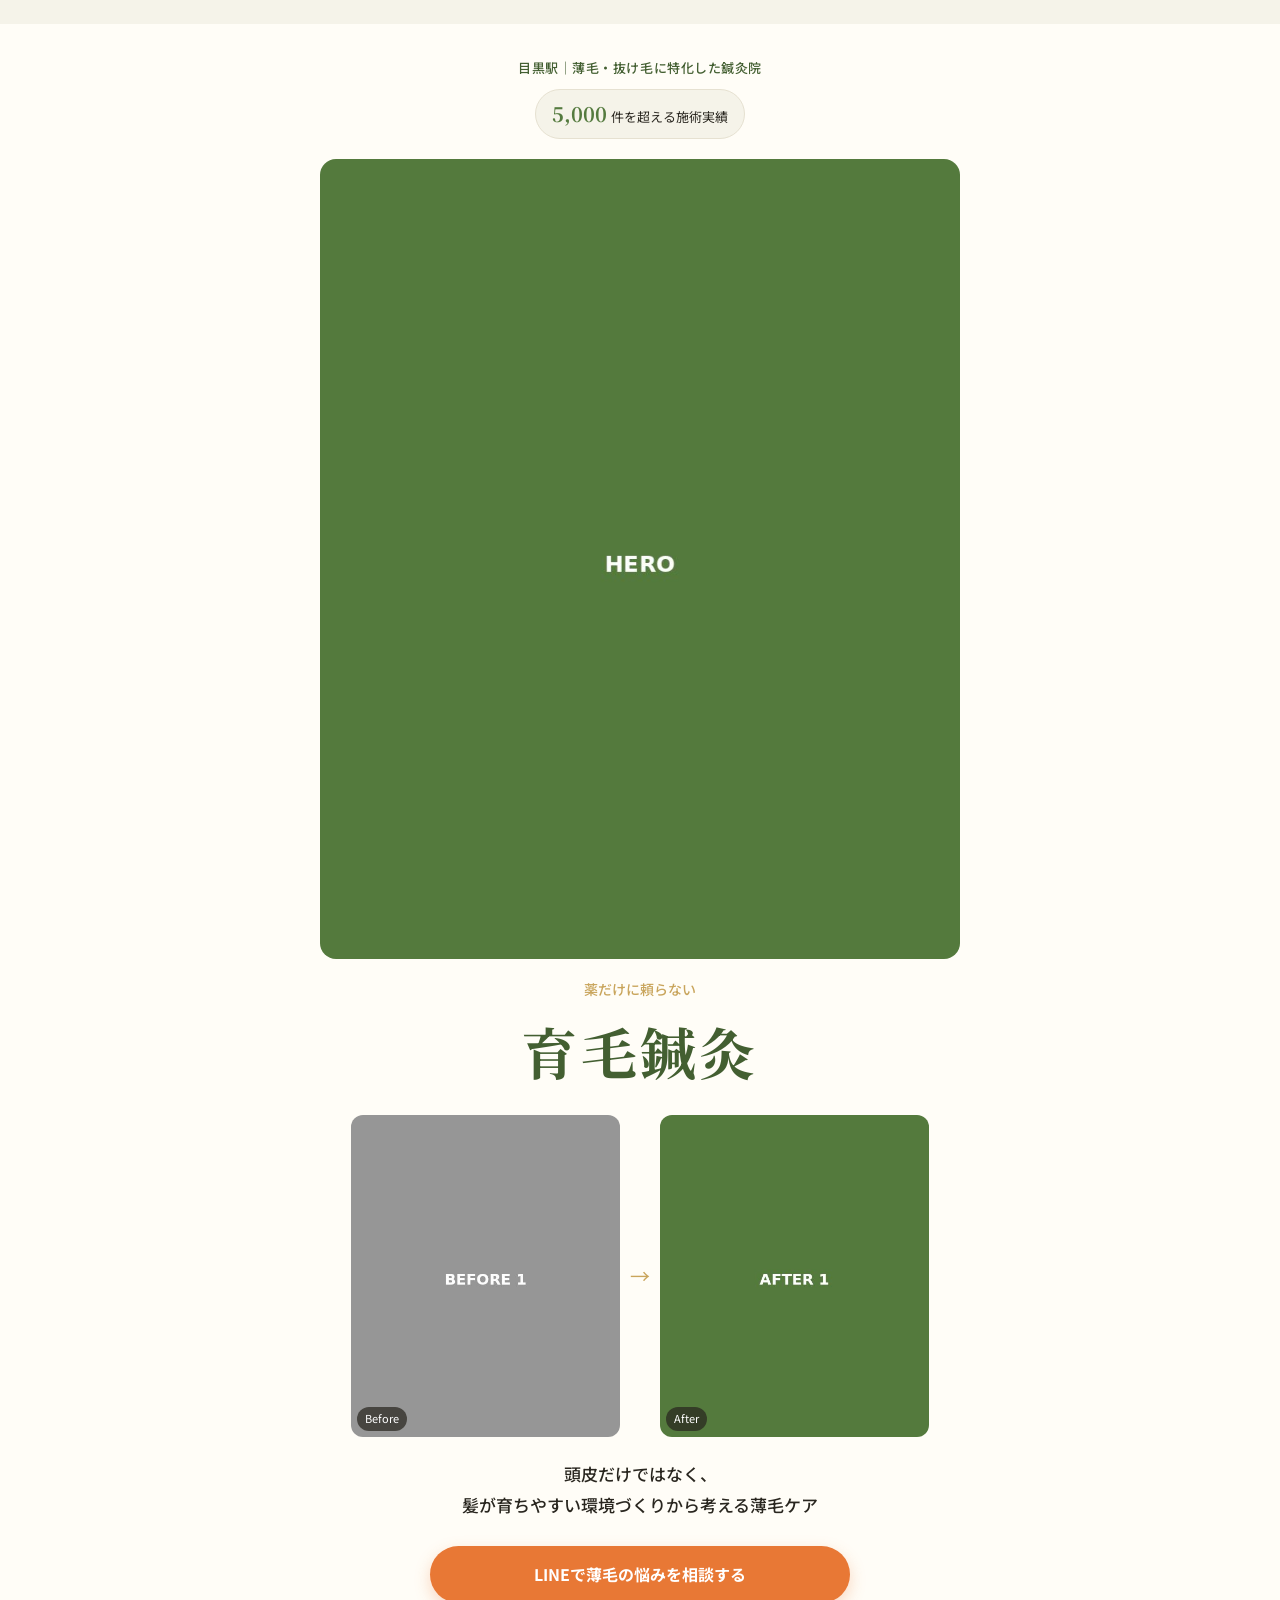
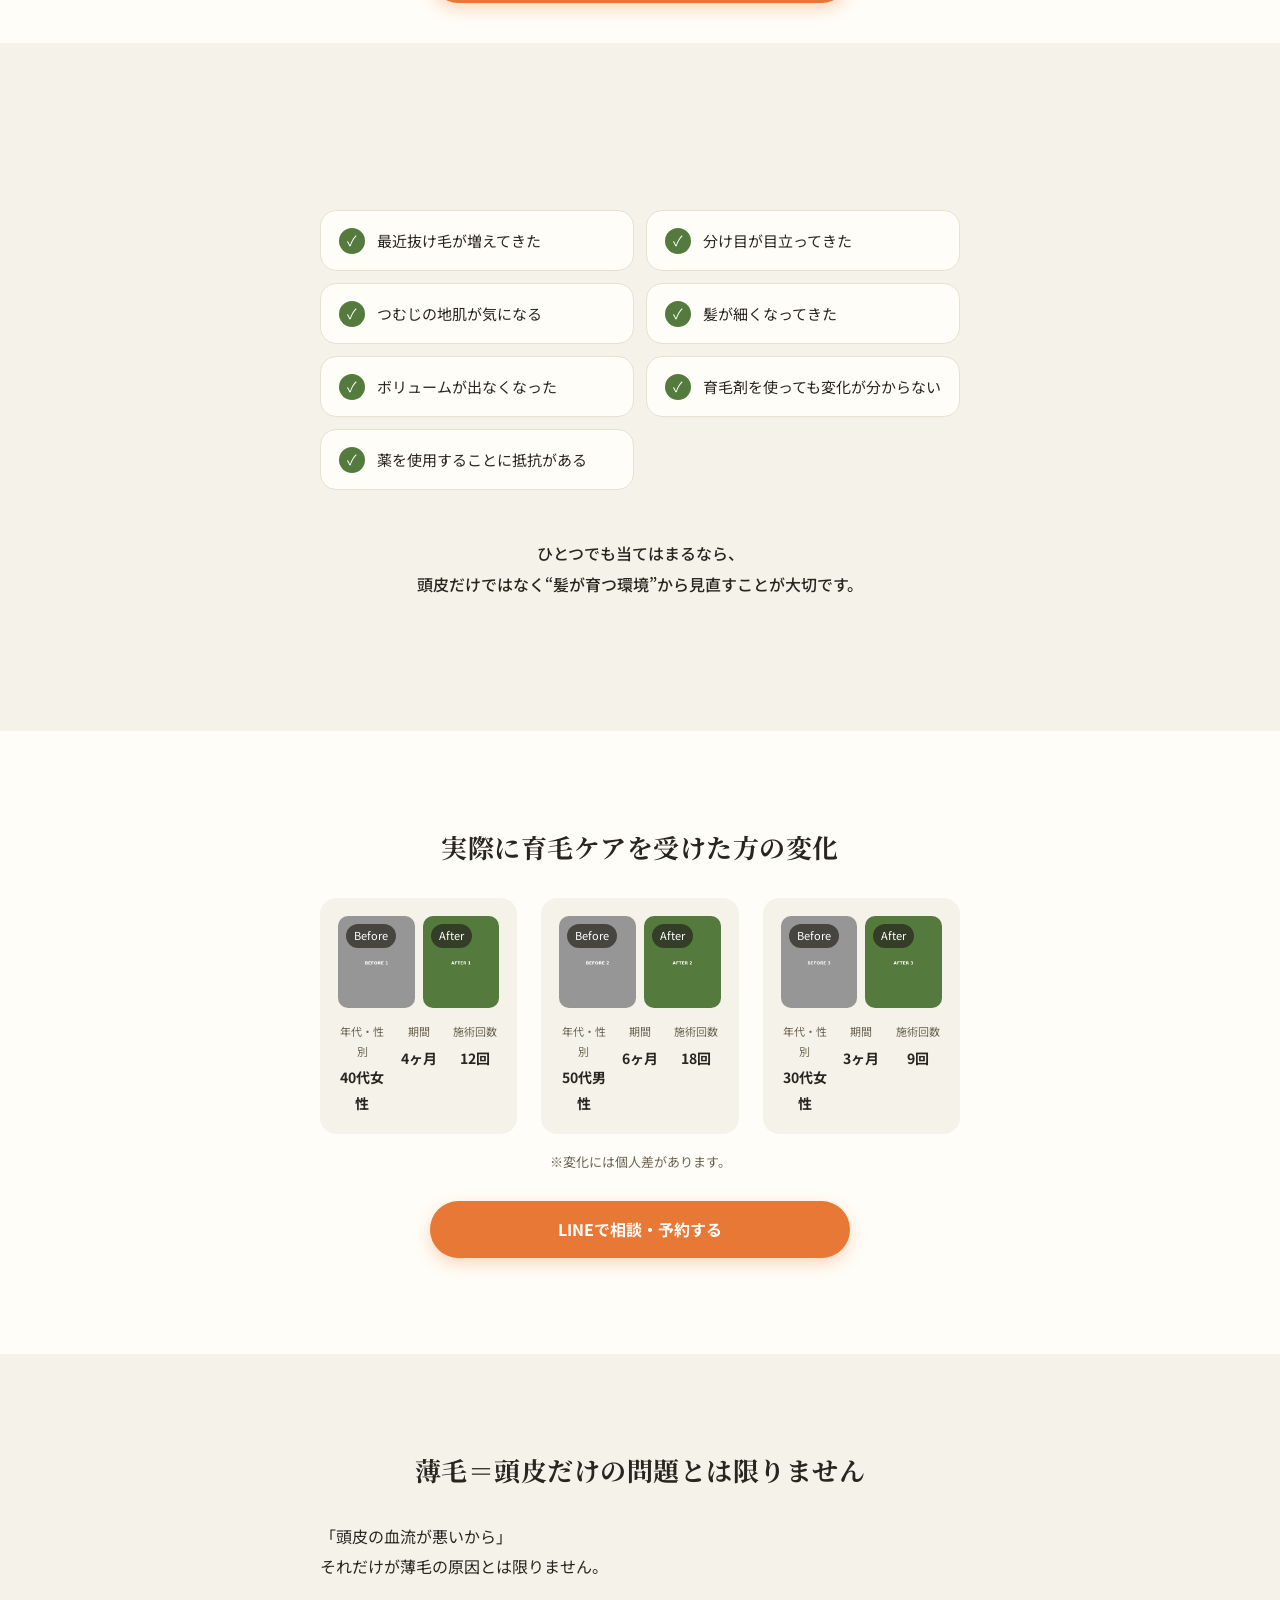
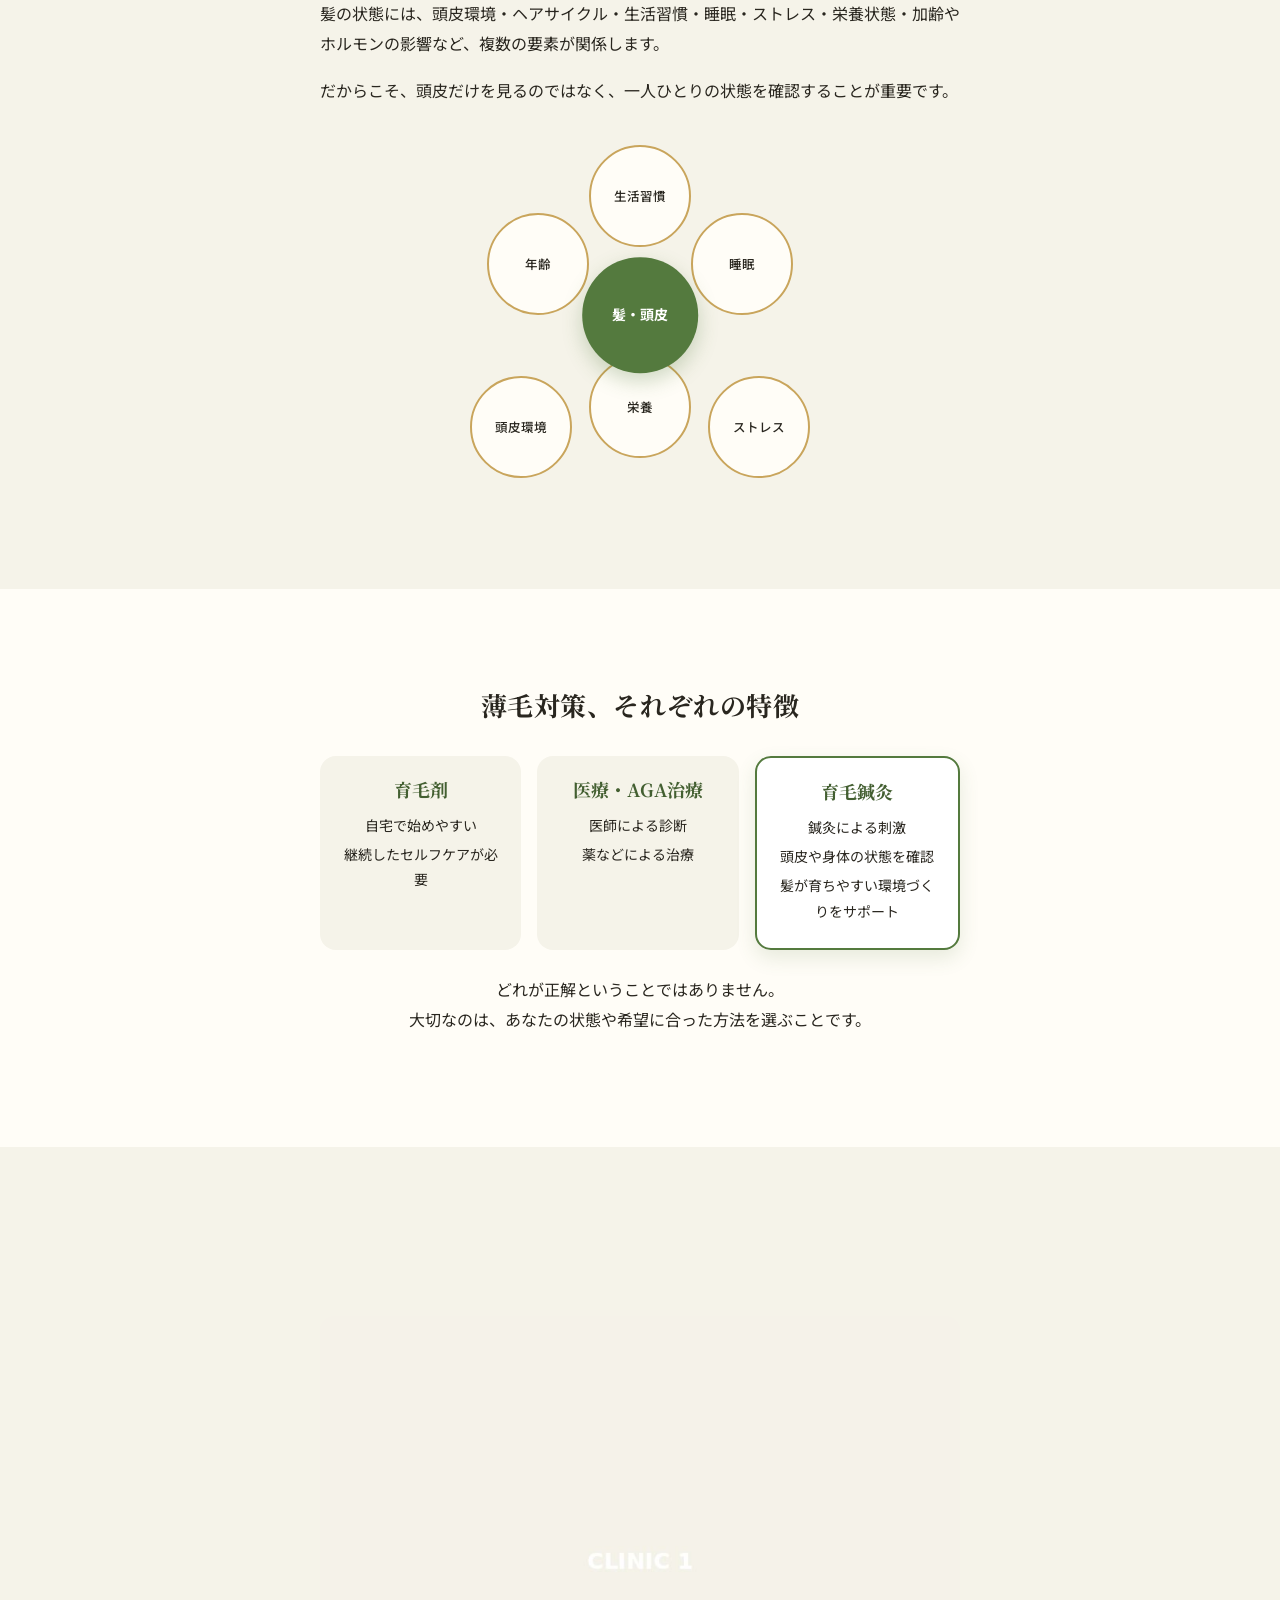
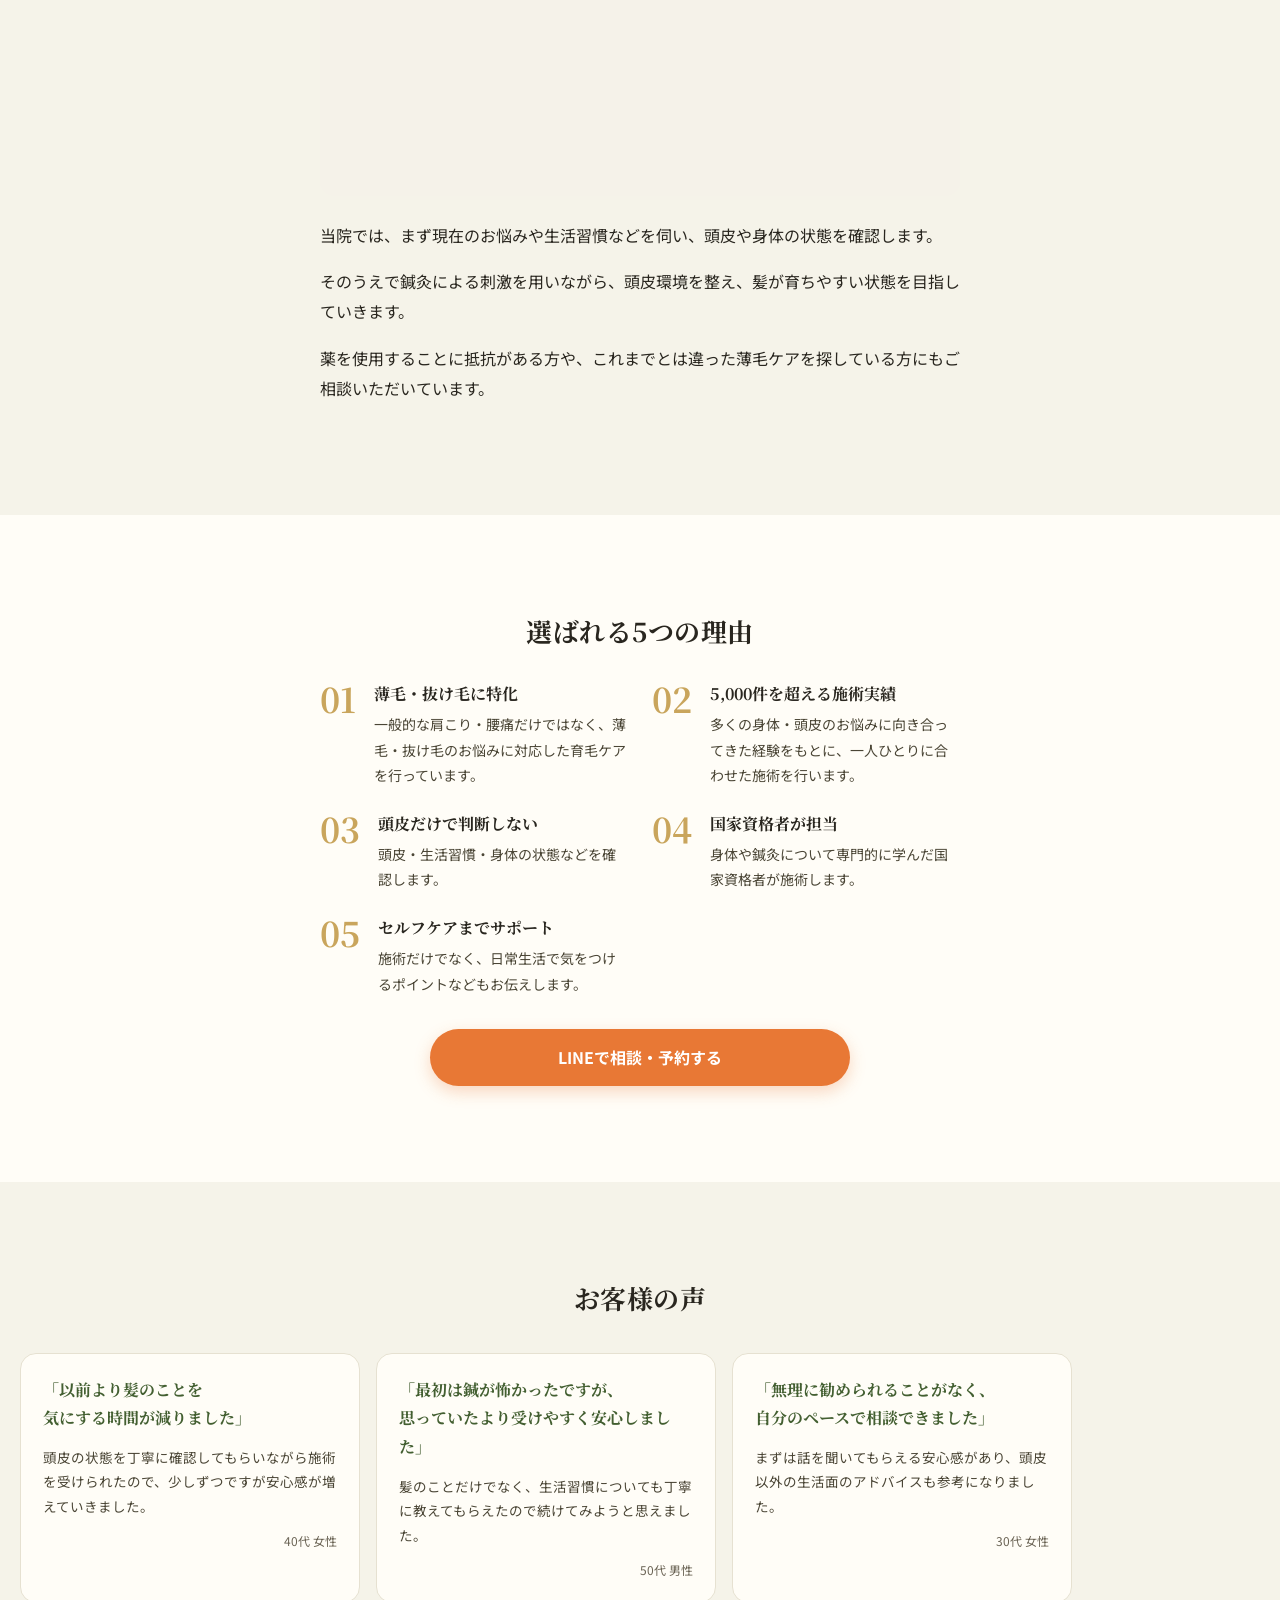
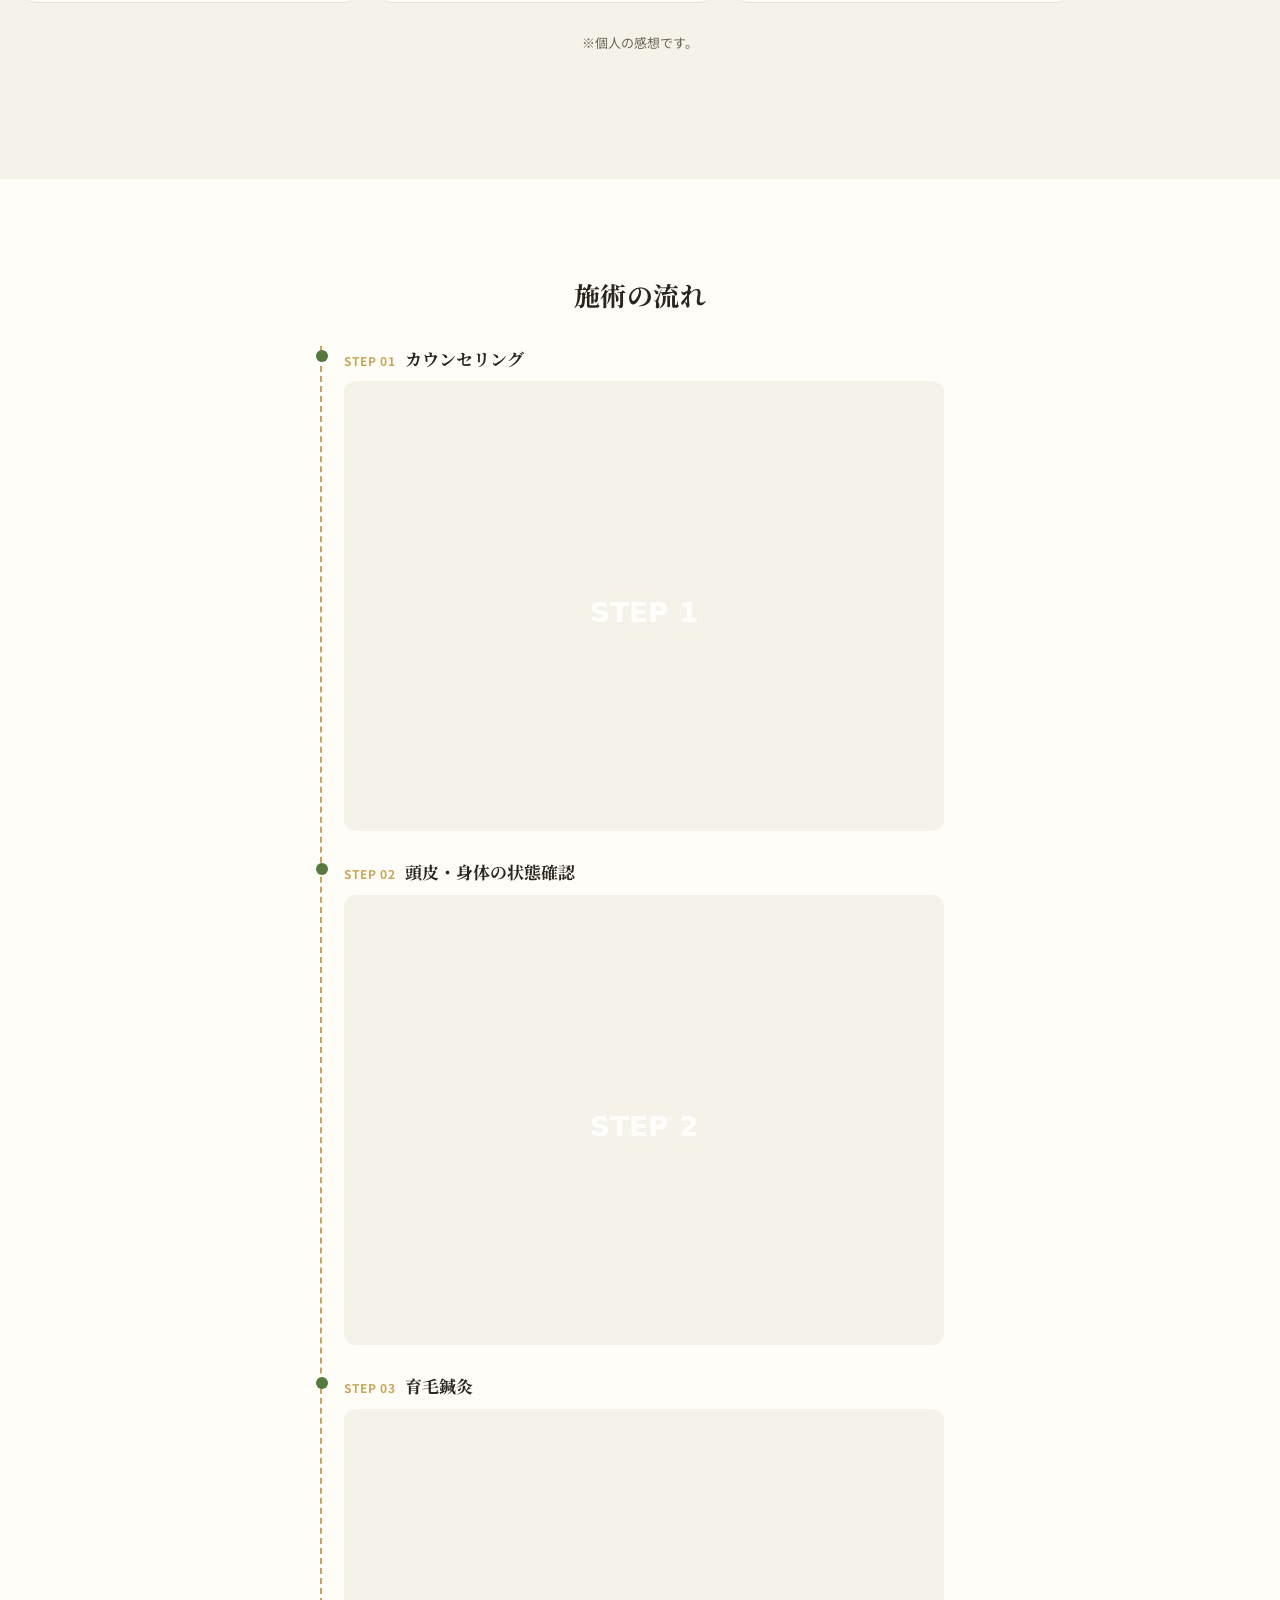
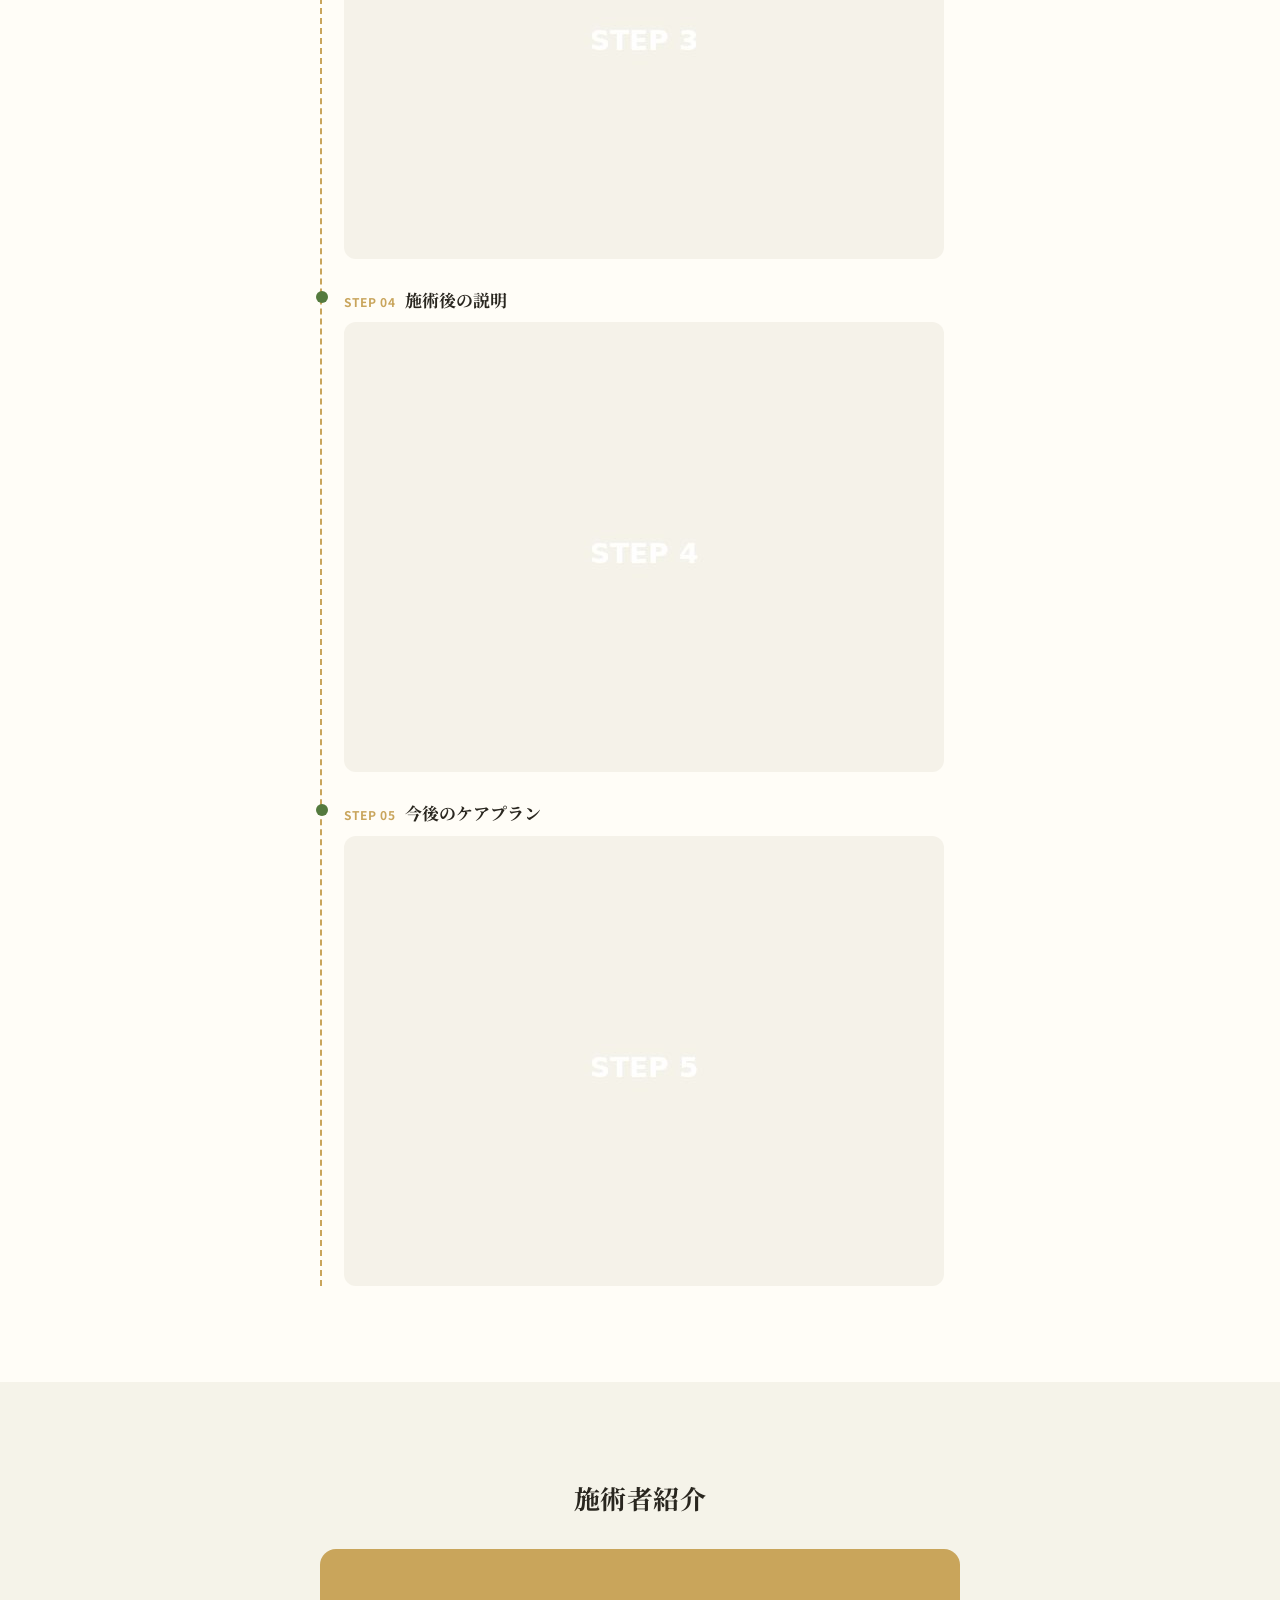
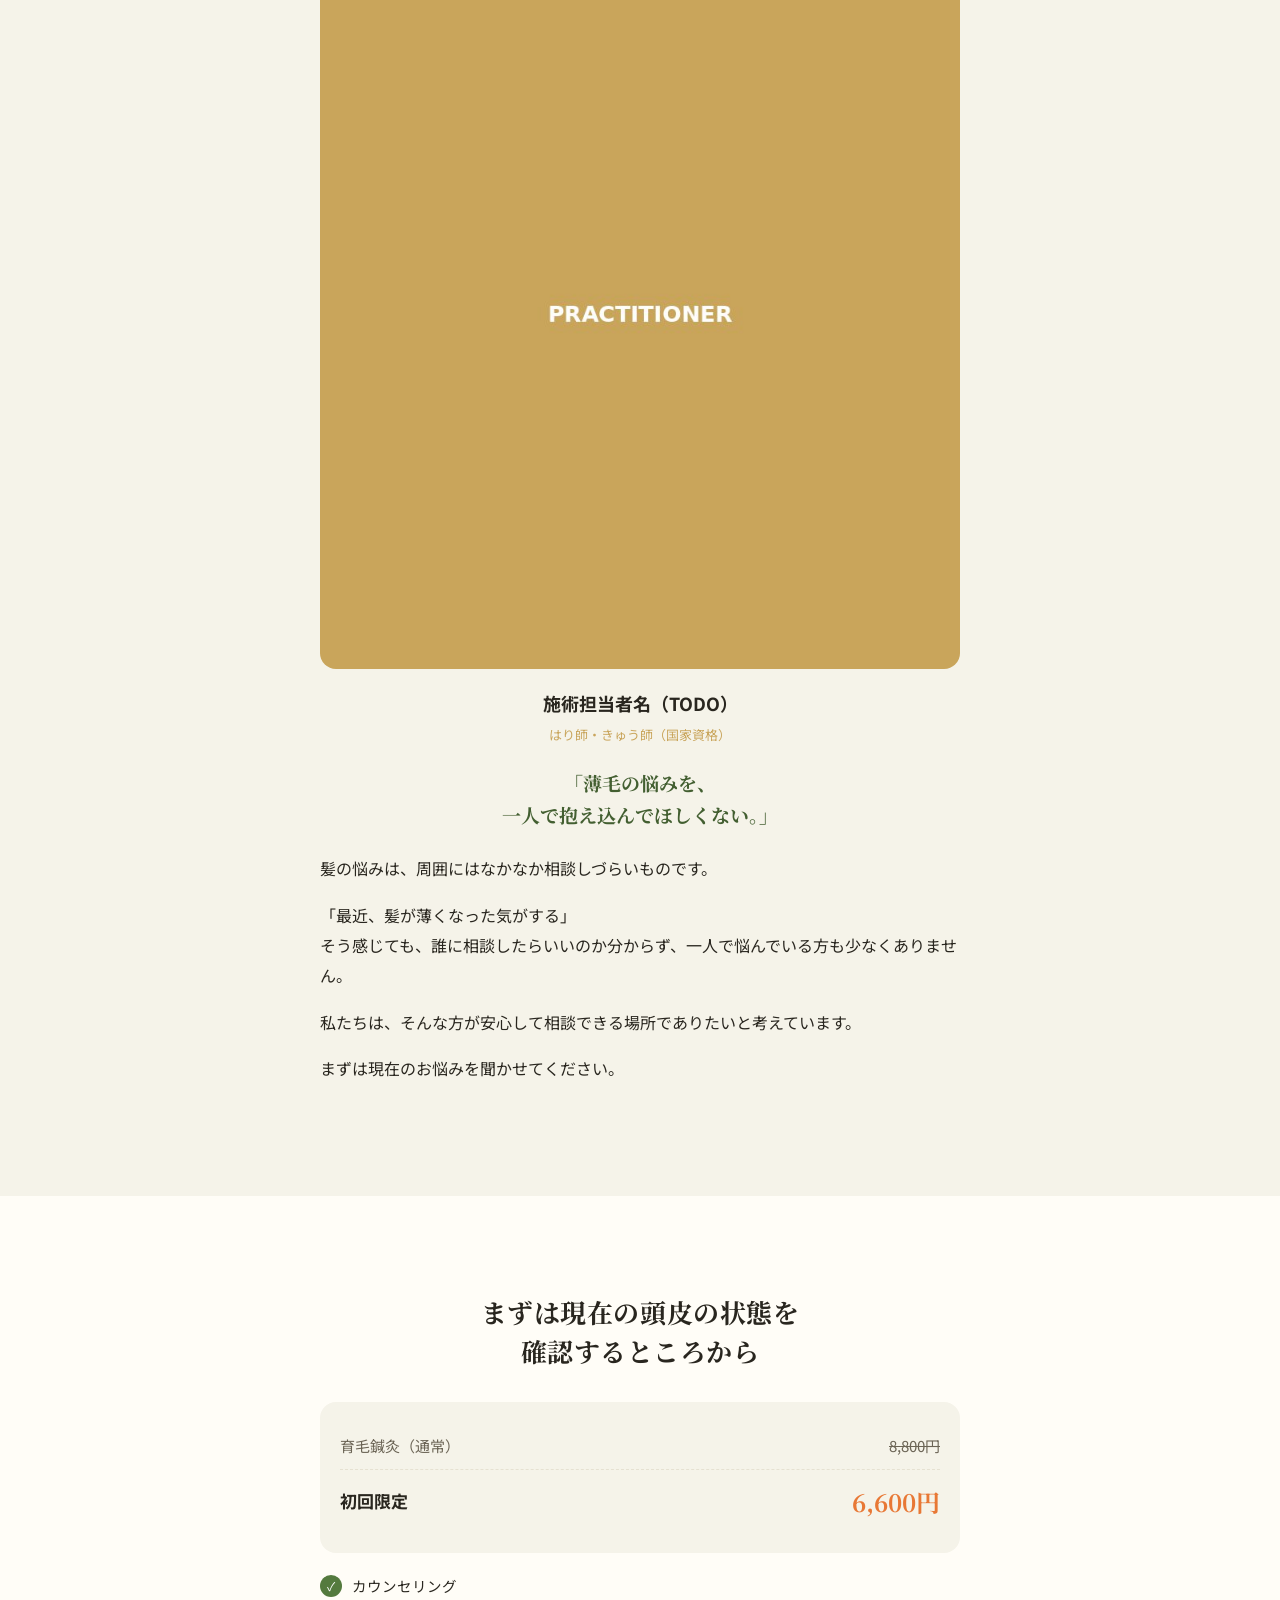
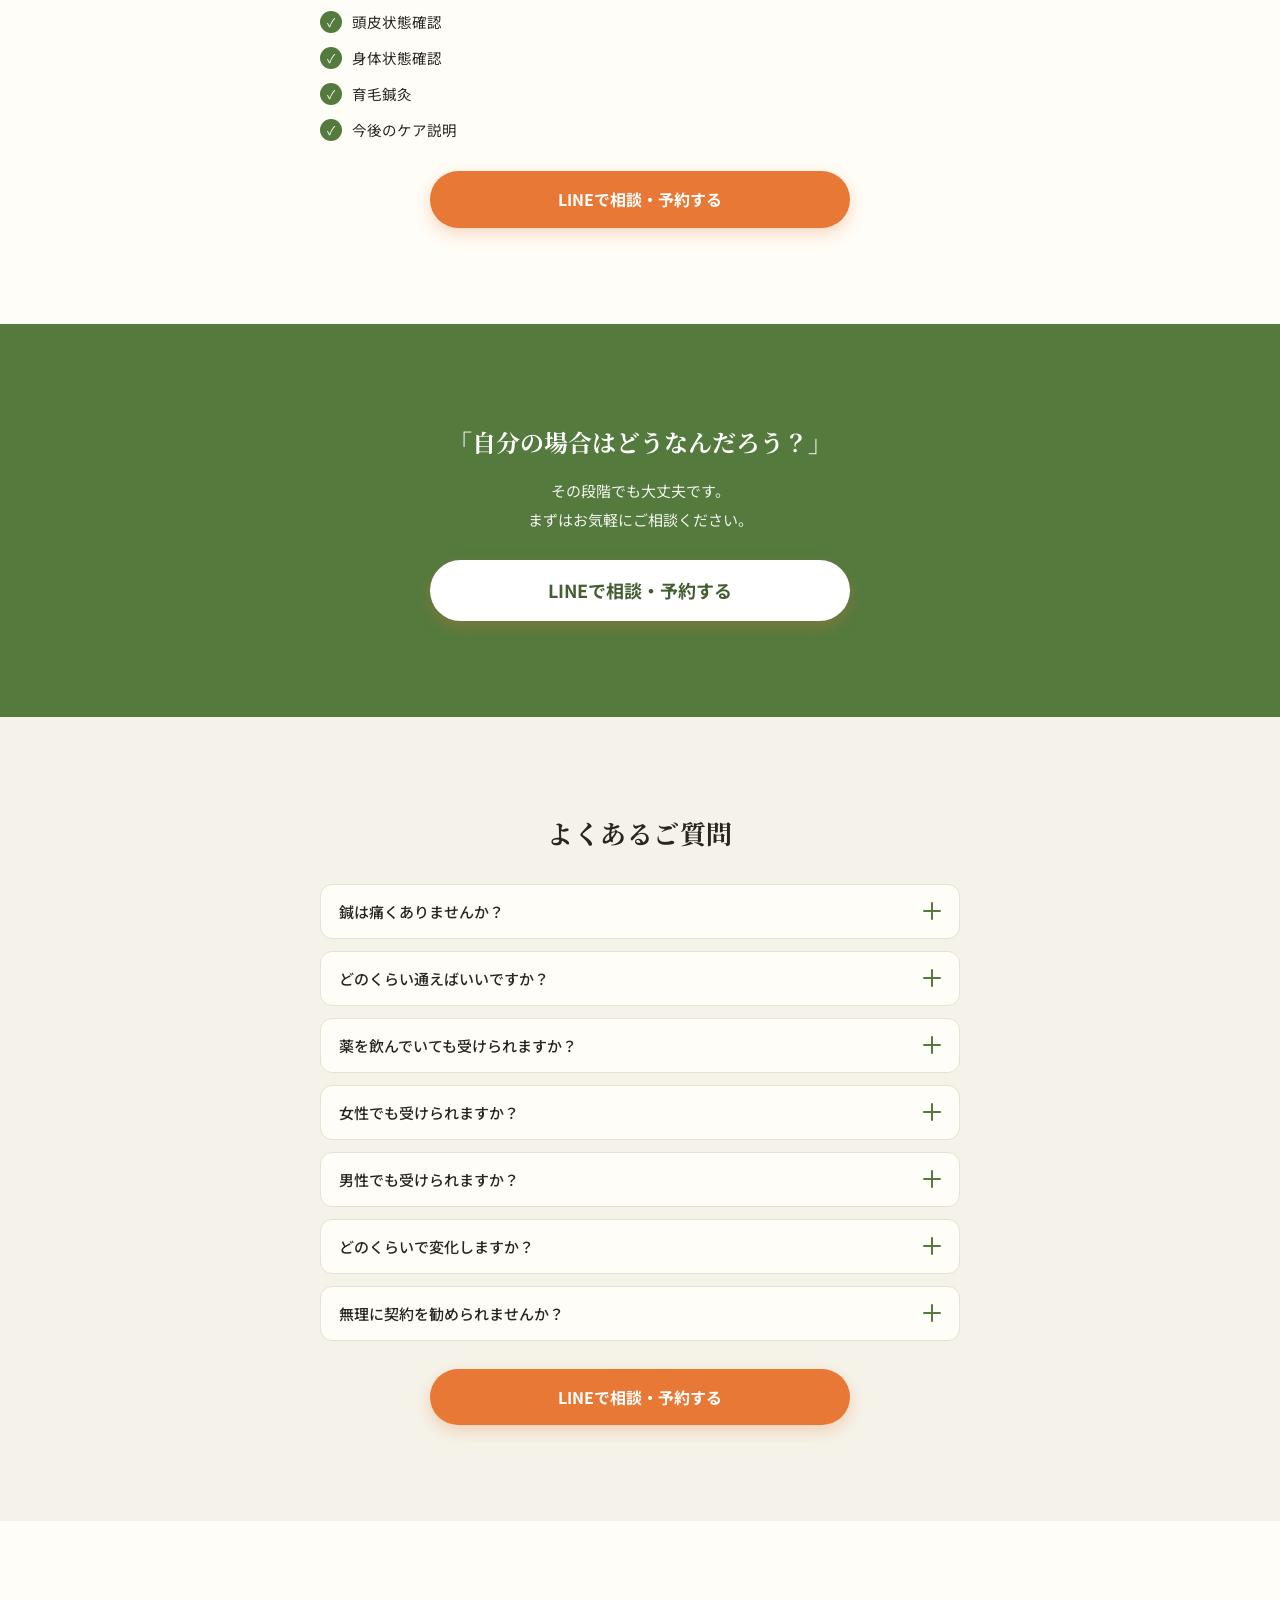
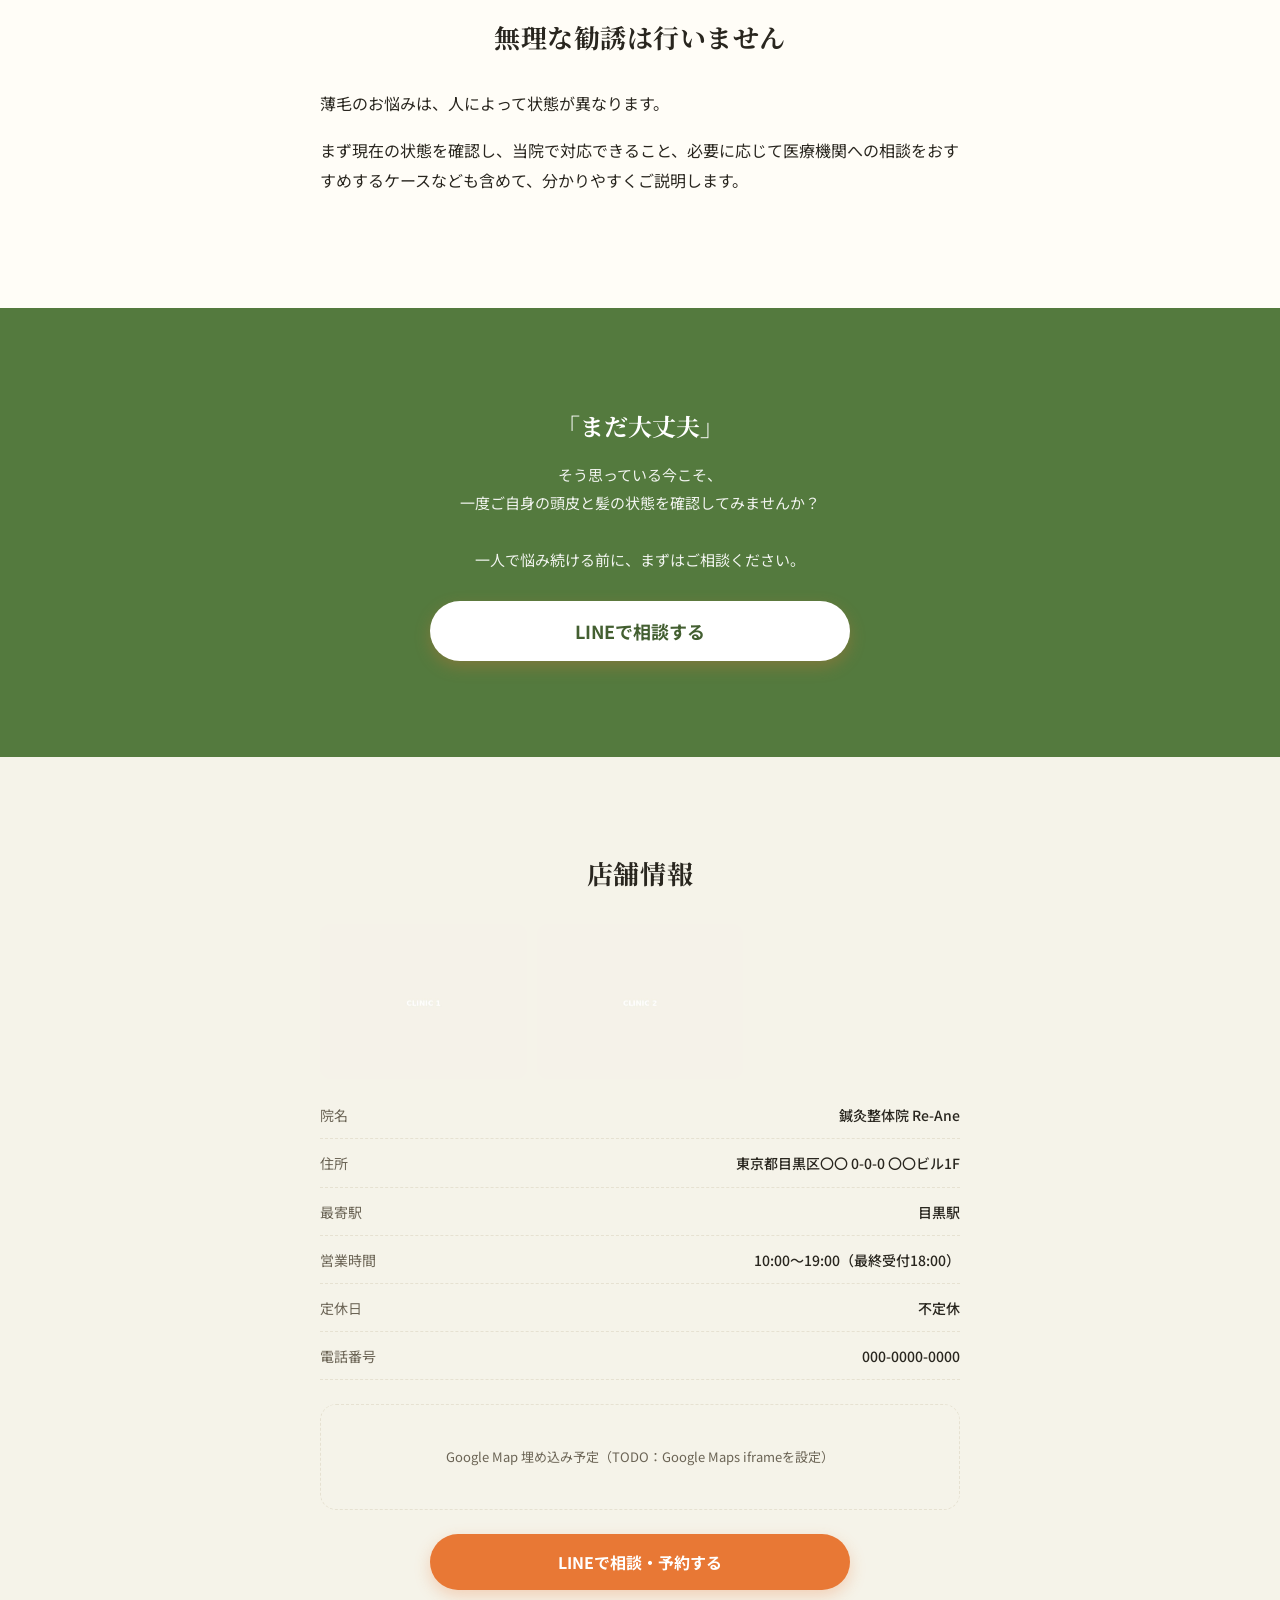
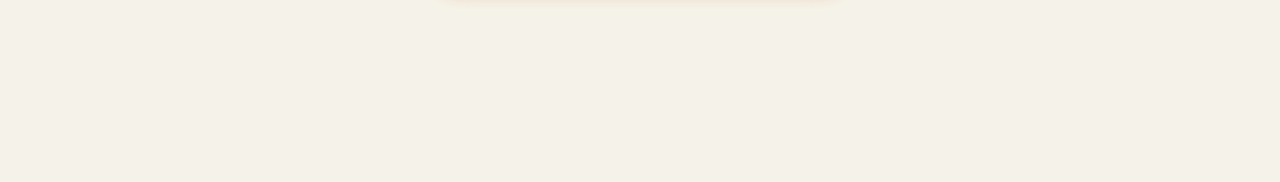
==== index.html @ 8cc4f611 "GitHub Pages公開用の静的HTML生成を追加 build.pyでFlaskテンプレートをレンダリングし、サブパス配信に対応した index.htmlを書き出す。README.mdに公開URL" ====
<!DOCTYPE html>
<html lang="ja">
<head>
<!-- このファイルは build.py の自動生成物です。編集は templates/index.html 側で行ってください。 -->
<meta charset="UTF-8">
<meta name="viewport" content="width=device-width, initial-scale=1.0, viewport-fit=cover">
<title>目黒駅の育毛鍼灸｜薄毛・抜け毛のお悩みなら鍼灸整体院 Re-Ane</title>
<meta name="description" content="目黒駅周辺で薄毛・抜け毛にお悩みの方へ。鍼灸整体院 Re-Aneでは頭皮だけではなく身体や生活習慣も確認し、育毛をサポートする鍼灸施術を行っています。">
<link rel="canonical" href="https://example.com/ikumou">
<meta name="robots" content="index, follow">

<!-- OGP -->
<meta property="og:type" content="website">
<meta property="og:title" content="目黒駅の育毛鍼灸｜薄毛・抜け毛のお悩みなら鍼灸整体院 Re-Ane">
<meta property="og:description" content="頭皮だけではなく身体や生活習慣も確認しながら、髪が育ちやすい環境づくりをサポートする育毛鍼灸です。">
<meta property="og:image" content="static/images/hero.jpg">
<meta property="og:url" content="https://example.com/ikumou">
<meta property="og:site_name" content="鍼灸整体院 Re-Ane">
<meta name="twitter:card" content="summary_large_image">

<link rel="icon" href="static/images/favicon.png" type="image/png">

<!-- Google Fonts -->
<link rel="preconnect" href="https://fonts.googleapis.com">
<link rel="preconnect" href="https://fonts.gstatic.com" crossorigin>
<link href="https://fonts.googleapis.com/css2?family=Noto+Sans+JP:wght@400;500;700&family=Noto+Serif+JP:wght@500;700&display=swap" rel="stylesheet">

<link rel="stylesheet" href="static/css/style.css">

<!-- 構造化データ（LocalBusiness / HealthAndBeautyBusiness相当） -->
<script type="application/ld+json">
{
  "@context": "https://schema.org",
  "@type": "HealthAndBeautyBusiness",
  "name": "鍼灸整体院 Re-Ane",
  "image": "https://example.com/static/images/clinic01.jpg",
  "telephone": "TODO",
  "address": {
    "@type": "PostalAddress",
    "streetAddress": "TODO",
    "addressLocality": "TODO",
    "addressRegion": "東京都",
    "postalCode": "TODO",
    "addressCountry": "JP"
  },
  "openingHours": "TODO",
  "url": "https://example.com/ikumou",
  "priceRange": "TODO"
}
</script>
</head>
<body>

<!-- =========================
SECTION 01 HERO
========================= -->
<section id="hero" class="section hero">
  <div class="lp-wrapper">
    <p class="hero-eyebrow">目黒駅｜薄毛・抜け毛に特化した鍼灸院</p>

    <div class="hero-badge">
      <span class="hero-badge-number">5,000</span>件を超える施術実績
    </div>

    <div class="hero-photo">
      <img src="static/images/hero.jpg" alt="育毛鍼灸の施術の様子" width="800" height="1000" fetchpriority="high">
    </div>

    <p class="hero-sub">薬だけに頼らない</p>

    <h1 class="hero-title">育毛鍼灸</h1>

    <div class="hero-beforeafter" aria-hidden="true">
      <div class="ba-item">
        <img src="static/images/hero-before.jpg" alt="" width="500" height="600">
        <span class="ba-label">Before</span>
      </div>
      <div class="ba-arrow">→</div>
      <div class="ba-item">
        <img src="static/images/hero-after.jpg" alt="" width="500" height="600">
        <span class="ba-label">After</span>
      </div>
    </div>

    <p class="hero-copy">頭皮だけではなく、<br>髪が育ちやすい環境づくりから考える薄毛ケア</p>

    <a href="https://line.me/XXXXXXXX" class="cta-button cta-hero" data-cta-location="hero">
      LINEで薄毛の悩みを相談する
    </a>
  </div>
</section>

<!-- =========================
SECTION 02 悩みへの共感
========================= -->
<section id="worries" class="section section-sub">
  <div class="lp-wrapper">
    <h2 class="section-title">こんなお悩みありませんか？</h2>

    <ul class="worry-list">
      <li class="worry-card"><span class="worry-check" aria-hidden="true">✓</span>最近抜け毛が増えてきた</li>
      <li class="worry-card"><span class="worry-check" aria-hidden="true">✓</span>分け目が目立ってきた</li>
      <li class="worry-card"><span class="worry-check" aria-hidden="true">✓</span>つむじの地肌が気になる</li>
      <li class="worry-card"><span class="worry-check" aria-hidden="true">✓</span>髪が細くなってきた</li>
      <li class="worry-card"><span class="worry-check" aria-hidden="true">✓</span>ボリュームが出なくなった</li>
      <li class="worry-card"><span class="worry-check" aria-hidden="true">✓</span>育毛剤を使っても変化が分からない</li>
      <li class="worry-card"><span class="worry-check" aria-hidden="true">✓</span>薬を使用することに抵抗がある</li>
    </ul>

    <p class="worry-summary">ひとつでも当てはまるなら、<br>頭皮だけではなく“髪が育つ環境”から見直すことが大切です。</p>
  </div>
</section>

<!-- =========================
SECTION 03 BEFORE / AFTER
========================= -->
<section id="cases" class="section">
  <div class="lp-wrapper">
    <h2 class="section-title">実際に育毛ケアを受けた方の変化</h2>

    <div class="case-list">
      <article class="case-card">
        <div class="case-images">
          <div class="case-image">
            <img src="static/images/case01-before.jpg" alt="施術前の頭皮の状態" loading="lazy" width="500" height="600">
            <span class="case-image-label">Before</span>
          </div>
          <div class="case-image">
            <img src="static/images/case01-after.jpg" alt="施術後の頭皮の状態" loading="lazy" width="500" height="600">
            <span class="case-image-label">After</span>
          </div>
        </div>
        <dl class="case-meta">
          <div><dt>年代・性別</dt><dd>40代女性</dd></div>
          <div><dt>期間</dt><dd>4ヶ月</dd></div>
          <div><dt>施術回数</dt><dd>12回</dd></div>
        </dl>
      </article>

      <article class="case-card">
        <div class="case-images">
          <div class="case-image">
            <img src="static/images/case02-before.jpg" alt="施術前の頭皮の状態" loading="lazy" width="500" height="600">
            <span class="case-image-label">Before</span>
          </div>
          <div class="case-image">
            <img src="static/images/case02-after.jpg" alt="施術後の頭皮の状態" loading="lazy" width="500" height="600">
            <span class="case-image-label">After</span>
          </div>
        </div>
        <dl class="case-meta">
          <div><dt>年代・性別</dt><dd>50代男性</dd></div>
          <div><dt>期間</dt><dd>6ヶ月</dd></div>
          <div><dt>施術回数</dt><dd>18回</dd></div>
        </dl>
      </article>

      <article class="case-card">
        <div class="case-images">
          <div class="case-image">
            <img src="static/images/case03-before.jpg" alt="施術前の頭皮の状態" loading="lazy" width="500" height="600">
            <span class="case-image-label">Before</span>
          </div>
          <div class="case-image">
            <img src="static/images/case03-after.jpg" alt="施術後の頭皮の状態" loading="lazy" width="500" height="600">
            <span class="case-image-label">After</span>
          </div>
        </div>
        <dl class="case-meta">
          <div><dt>年代・性別</dt><dd>30代女性</dd></div>
          <div><dt>期間</dt><dd>3ヶ月</dd></div>
          <div><dt>施術回数</dt><dd>9回</dd></div>
        </dl>
      </article>
    </div>

    <p class="disclaimer">※変化には個人差があります。</p>

    <a href="https://line.me/XXXXXXXX" class="cta-button" data-cta-location="cases">LINEで相談・予約する</a>
  </div>
</section>

<!-- =========================
SECTION 04 薄毛・抜け毛が起きる理由
========================= -->
<section id="cause" class="section section-sub">
  <div class="lp-wrapper">
    <h2 class="section-title">薄毛＝頭皮だけの問題とは限りません</h2>

    <p class="body-text">
      「頭皮の血流が悪いから」<br>
      それだけが薄毛の原因とは限りません。
    </p>
    <p class="body-text">
      髪の状態には、頭皮環境・ヘアサイクル・生活習慣・睡眠・ストレス・栄養状態・加齢やホルモンの影響など、複数の要素が関係します。
    </p>
    <p class="body-text">
      だからこそ、頭皮だけを見るのではなく、一人ひとりの状態を確認することが重要です。
    </p>

    <div class="diagram" role="img" aria-label="髪・頭皮を中心に、生活習慣・睡眠・ストレス・栄養・頭皮環境・年齢が関係していることを示す図">
      <div class="diagram-center">髪・頭皮</div>
      <div class="diagram-node diagram-node-1">生活習慣</div>
      <div class="diagram-node diagram-node-2">睡眠</div>
      <div class="diagram-node diagram-node-3">ストレス</div>
      <div class="diagram-node diagram-node-4">栄養</div>
      <div class="diagram-node diagram-node-5">頭皮環境</div>
      <div class="diagram-node diagram-node-6">年齢</div>
    </div>
  </div>
</section>

<!-- =========================
SECTION 05 一般的な薄毛対策との比較
========================= -->
<section id="compare" class="section">
  <div class="lp-wrapper">
    <h2 class="section-title">薄毛対策、それぞれの特徴</h2>

    <div class="compare-list">
      <div class="compare-card">
        <h3>育毛剤</h3>
        <p>自宅で始めやすい</p>
        <p>継続したセルフケアが必要</p>
      </div>
      <div class="compare-card">
        <h3>医療・AGA治療</h3>
        <p>医師による診断</p>
        <p>薬などによる治療</p>
      </div>
      <div class="compare-card compare-card-highlight">
        <h3>育毛鍼灸</h3>
        <p>鍼灸による刺激</p>
        <p>頭皮や身体の状態を確認</p>
        <p>髪が育ちやすい環境づくりをサポート</p>
      </div>
    </div>

    <p class="body-text compare-note">
      どれが正解ということではありません。<br>
      大切なのは、あなたの状態や希望に合った方法を選ぶことです。
    </p>
  </div>
</section>

<!-- =========================
SECTION 06 当院の育毛鍼灸
========================= -->
<section id="approach" class="section section-sub">
  <div class="lp-wrapper">
    <h2 class="section-title-lg">頭皮だけを施術するのではありません</h2>

    <div class="approach-photo">
      <img src="static/images/approach.jpg" alt="施術中の様子" loading="lazy" width="800" height="600">
    </div>

    <p class="body-text">
      当院では、まず現在のお悩みや生活習慣などを伺い、頭皮や身体の状態を確認します。
    </p>
    <p class="body-text">
      そのうえで鍼灸による刺激を用いながら、頭皮環境を整え、髪が育ちやすい状態を目指していきます。
    </p>
    <p class="body-text">
      薬を使用することに抵抗がある方や、これまでとは違った薄毛ケアを探している方にもご相談いただいています。
    </p>
  </div>
</section>
<!-- =========================
SECTION 07 選ばれる5つの理由
========================= -->
<section id="reasons" class="section">
  <div class="lp-wrapper">
    <h2 class="section-title">選ばれる5つの理由</h2>

    <ol class="reason-list">
      <li class="reason-item">
        <span class="reason-number">01</span>
        <div>
          <h3>薄毛・抜け毛に特化</h3>
          <p>一般的な肩こり・腰痛だけではなく、薄毛・抜け毛のお悩みに対応した育毛ケアを行っています。</p>
        </div>
      </li>
      <li class="reason-item">
        <span class="reason-number">02</span>
        <div>
          <h3>5,000件を超える施術実績</h3>
          <p>多くの身体・頭皮のお悩みに向き合ってきた経験をもとに、一人ひとりに合わせた施術を行います。</p>
        </div>
      </li>
      <li class="reason-item">
        <span class="reason-number">03</span>
        <div>
          <h3>頭皮だけで判断しない</h3>
          <p>頭皮・生活習慣・身体の状態などを確認します。</p>
        </div>
      </li>
      <li class="reason-item">
        <span class="reason-number">04</span>
        <div>
          <h3>国家資格者が担当</h3>
          <p>身体や鍼灸について専門的に学んだ国家資格者が施術します。</p>
        </div>
      </li>
      <li class="reason-item">
        <span class="reason-number">05</span>
        <div>
          <h3>セルフケアまでサポート</h3>
          <p>施術だけでなく、日常生活で気をつけるポイントなどもお伝えします。</p>
        </div>
      </li>
    </ol>

    <a href="https://line.me/XXXXXXXX" class="cta-button" data-cta-location="reasons">LINEで相談・予約する</a>
  </div>
</section>

<!-- =========================
SECTION 08 お客様の声
========================= -->
<section id="voices" class="section section-sub">
  <div class="lp-wrapper">
    <h2 class="section-title">お客様の声</h2>
  </div>

  <div class="voice-slider-outer">
    <div class="voice-slider" id="voiceSlider">
      <div class="voice-card">
        <p class="voice-headline">「以前より髪のことを<br>気にする時間が減りました」</p>
        <p class="voice-body">頭皮の状態を丁寧に確認してもらいながら施術を受けられたので、少しずつですが安心感が増えていきました。</p>
        <p class="voice-attr">40代 女性</p>
      </div>
      <div class="voice-card">
        <p class="voice-headline">「最初は鍼が怖かったですが、<br>思っていたより受けやすく安心しました」</p>
        <p class="voice-body">髪のことだけでなく、生活習慣についても丁寧に教えてもらえたので続けてみようと思えました。</p>
        <p class="voice-attr">50代 男性</p>
      </div>
      <div class="voice-card">
        <p class="voice-headline">「無理に勧められることがなく、<br>自分のペースで相談できました」</p>
        <p class="voice-body">まずは話を聞いてもらえる安心感があり、頭皮以外の生活面のアドバイスも参考になりました。</p>
        <p class="voice-attr">30代 女性</p>
      </div>
    </div>
  </div>
  <div class="lp-wrapper">
    <p class="disclaimer">※個人の感想です。</p>
  </div>
</section>

<!-- =========================
SECTION 09 施術の流れ
========================= -->
<section id="flow" class="section">
  <div class="lp-wrapper">
    <h2 class="section-title">施術の流れ</h2>

    <ol class="flow-timeline">
      <li class="flow-step">
        <div class="flow-step-header"><span class="flow-step-label">STEP 01</span><h3>カウンセリング</h3></div>
        <img src="static/images/flow01.jpg" alt="カウンセリングの様子" loading="lazy" width="600" height="450">
      </li>
      <li class="flow-step">
        <div class="flow-step-header"><span class="flow-step-label">STEP 02</span><h3>頭皮・身体の状態確認</h3></div>
        <img src="static/images/flow02.jpg" alt="頭皮・身体の状態確認の様子" loading="lazy" width="600" height="450">
      </li>
      <li class="flow-step">
        <div class="flow-step-header"><span class="flow-step-label">STEP 03</span><h3>育毛鍼灸</h3></div>
        <img src="static/images/flow03.jpg" alt="育毛鍼灸の施術の様子" loading="lazy" width="600" height="450">
      </li>
      <li class="flow-step">
        <div class="flow-step-header"><span class="flow-step-label">STEP 04</span><h3>施術後の説明</h3></div>
        <img src="static/images/flow04.jpg" alt="施術後の説明の様子" loading="lazy" width="600" height="450">
      </li>
      <li class="flow-step">
        <div class="flow-step-header"><span class="flow-step-label">STEP 05</span><h3>今後のケアプラン</h3></div>
        <img src="static/images/flow05.jpg" alt="今後のケアプランの案内の様子" loading="lazy" width="600" height="450">
      </li>
    </ol>
  </div>
</section>

<!-- =========================
SECTION 10 施術者紹介
========================= -->
<section id="practitioner" class="section section-sub">
  <div class="lp-wrapper">
    <h2 class="section-title">施術者紹介</h2>

    <div class="practitioner-photo">
      <img src="static/images/practitioner.jpg" alt="施術者の写真" loading="lazy" width="800" height="900">
    </div>
    <p class="practitioner-name">施術担当者名（TODO）</p>
    <p class="practitioner-qual">はり師・きゅう師（国家資格）</p>

    <p class="practitioner-message">「薄毛の悩みを、<br>一人で抱え込んでほしくない。」</p>

    <p class="body-text">
      髪の悩みは、周囲にはなかなか相談しづらいものです。
    </p>
    <p class="body-text">
      「最近、髪が薄くなった気がする」<br>
      そう感じても、誰に相談したらいいのか分からず、一人で悩んでいる方も少なくありません。
    </p>
    <p class="body-text">
      私たちは、そんな方が安心して相談できる場所でありたいと考えています。
    </p>
    <p class="body-text">
      まずは現在のお悩みを聞かせてください。
    </p>
  </div>
</section>

<!-- =========================
SECTION 11 初回案内
========================= -->
<section id="price" class="section">
  <div class="lp-wrapper">
    <h2 class="section-title">まずは現在の頭皮の状態を<br>確認するところから</h2>

    <div class="price-box">
      <div class="price-row price-row-normal">
        <span>育毛鍼灸（通常）</span>
        <span class="price-value">8,800円</span>
      </div>
      <div class="price-row price-row-first">
        <span>初回限定</span>
        <span class="price-value price-value-first">6,600円</span>
      </div>
    </div>

    <ul class="price-includes">
      <li><span aria-hidden="true">✓</span>カウンセリング</li>
      <li><span aria-hidden="true">✓</span>頭皮状態確認</li>
      <li><span aria-hidden="true">✓</span>身体状態確認</li>
      <li><span aria-hidden="true">✓</span>育毛鍼灸</li>
      <li><span aria-hidden="true">✓</span>今後のケア説明</li>
    </ul>

    <a href="https://line.me/XXXXXXXX" class="cta-button" data-cta-location="price">LINEで相談・予約する</a>
  </div>
</section>

<!-- =========================
SECTION 12 CTA
========================= -->
<section id="cta-mid" class="section section-cta">
  <div class="lp-wrapper">
    <p class="cta-mid-copy">「自分の場合はどうなんだろう？」</p>
    <p class="cta-mid-sub">その段階でも大丈夫です。<br>まずはお気軽にご相談ください。</p>
    <a href="https://line.me/XXXXXXXX" class="cta-button cta-button-lg" data-cta-location="cta-mid">LINEで相談・予約する</a>
  </div>
</section>

<!-- =========================
SECTION 13 FAQ
========================= -->
<section id="faq" class="section section-sub">
  <div class="lp-wrapper">
    <h2 class="section-title">よくあるご質問</h2>

    <div class="faq-list">
      <div class="faq-item">
        <h3>
          <button type="button" class="faq-question" aria-expanded="false" aria-controls="faq-a1" id="faq-q1">
            鍼は痛くありませんか？
            <span class="faq-icon" aria-hidden="true"></span>
          </button>
        </h3>
        <div class="faq-answer" id="faq-a1" role="region" aria-labelledby="faq-q1" hidden>
          <p>使用する鍼は髪の毛程度の細さで、痛みを強く感じにくいよう配慮しています。感じ方には個人差があるため、不安な点は施術前にご相談ください。</p>
        </div>
      </div>

      <div class="faq-item">
        <h3>
          <button type="button" class="faq-question" aria-expanded="false" aria-controls="faq-a2" id="faq-q2">
            どのくらい通えばいいですか？
            <span class="faq-icon" aria-hidden="true"></span>
          </button>
        </h3>
        <div class="faq-answer" id="faq-a2" role="region" aria-labelledby="faq-q2" hidden>
          <p>頭皮や身体の状態、生活習慣によって異なります。まずは現在の状態を確認したうえで、一人ひとりに合わせたペースをご提案します。</p>
        </div>
      </div>

      <div class="faq-item">
        <h3>
          <button type="button" class="faq-question" aria-expanded="false" aria-controls="faq-a3" id="faq-q3">
            薬を飲んでいても受けられますか？
            <span class="faq-icon" aria-hidden="true"></span>
          </button>
        </h3>
        <div class="faq-answer" id="faq-a3" role="region" aria-labelledby="faq-q3" hidden>
          <p>服用中のお薬がある場合も、状況を伺ったうえでご案内しています。気になる点は事前にお知らせください。</p>
        </div>
      </div>

      <div class="faq-item">
        <h3>
          <button type="button" class="faq-question" aria-expanded="false" aria-controls="faq-a4" id="faq-q4">
            女性でも受けられますか？
            <span class="faq-icon" aria-hidden="true"></span>
          </button>
        </h3>
        <div class="faq-answer" id="faq-a4" role="region" aria-labelledby="faq-q4" hidden>
          <p>はい、女性の方にも多くご利用いただいています。分け目やつむじの薄毛が気になる方もご相談ください。</p>
        </div>
      </div>

      <div class="faq-item">
        <h3>
          <button type="button" class="faq-question" aria-expanded="false" aria-controls="faq-a5" id="faq-q5">
            男性でも受けられますか？
            <span class="faq-icon" aria-hidden="true"></span>
          </button>
        </h3>
        <div class="faq-answer" id="faq-a5" role="region" aria-labelledby="faq-q5" hidden>
          <p>はい、男性の方にもご利用いただいています。年代を問わずご相談いただけます。</p>
        </div>
      </div>

      <div class="faq-item">
        <h3>
          <button type="button" class="faq-question" aria-expanded="false" aria-controls="faq-a6" id="faq-q6">
            どのくらいで変化しますか？
            <span class="faq-icon" aria-hidden="true"></span>
          </button>
        </h3>
        <div class="faq-answer" id="faq-a6" role="region" aria-labelledby="faq-q6" hidden>
          <p>頭皮や身体の状態、生活習慣によって変化には個人差があります。まずは現在の状態を確認するところから始めましょう。</p>
        </div>
      </div>

      <div class="faq-item">
        <h3>
          <button type="button" class="faq-question" aria-expanded="false" aria-controls="faq-a7" id="faq-q7">
            無理に契約を勧められませんか？
            <span class="faq-icon" aria-hidden="true"></span>
          </button>
        </h3>
        <div class="faq-answer" id="faq-a7" role="region" aria-labelledby="faq-q7" hidden>
          <p>無理な勧誘は行っておりません。現在の状態と、当院で対応できることを分かりやすくご説明したうえで、ご自身のペースでご検討いただけます。</p>
        </div>
      </div>
    </div>

    <a href="https://line.me/XXXXXXXX" class="cta-button" data-cta-location="faq">LINEで相談・予約する</a>
  </div>
</section>

<!-- =========================
SECTION 14 安心材料
========================= -->
<section id="assurance" class="section">
  <div class="lp-wrapper">
    <h2 class="section-title">無理な勧誘は行いません</h2>
    <p class="body-text">
      薄毛のお悩みは、人によって状態が異なります。
    </p>
    <p class="body-text">
      まず現在の状態を確認し、当院で対応できること、必要に応じて医療機関への相談をおすすめするケースなども含めて、分かりやすくご説明します。
    </p>
  </div>
</section>

<!-- =========================
SECTION 15 最終CTA
========================= -->
<section id="cta-final" class="section section-cta">
  <div class="lp-wrapper">
    <p class="cta-mid-copy">「まだ大丈夫」</p>
    <p class="cta-mid-sub">
      そう思っている今こそ、<br>一度ご自身の頭皮と髪の状態を確認してみませんか？<br><br>
      一人で悩み続ける前に、まずはご相談ください。
    </p>
    <a href="https://line.me/XXXXXXXX" class="cta-button cta-button-lg" data-cta-location="cta-final">LINEで相談する</a>
  </div>
</section>

<!-- =========================
SECTION 16 店舗情報
========================= -->
<section id="shop" class="section section-sub">
  <div class="lp-wrapper">
    <h2 class="section-title">店舗情報</h2>

    <div class="shop-photos">
      <img src="static/images/clinic01.jpg" alt="院内の様子1" loading="lazy" width="800" height="600">
      <img src="static/images/clinic02.jpg" alt="院内の様子2" loading="lazy" width="800" height="600">
    </div>

    <dl class="shop-info">
      <div><dt>院名</dt><dd>鍼灸整体院 Re-Ane</dd></div>
      <div><dt>住所</dt><dd>東京都目黒区〇〇 0-0-0 〇〇ビル1F</dd></div>
      <div><dt>最寄駅</dt><dd>目黒駅</dd></div>
      <div><dt>営業時間</dt><dd>10:00〜19:00（最終受付18:00）</dd></div>
      <div><dt>定休日</dt><dd>不定休</dd></div>
      <div><dt>電話番号</dt><dd><a href="tel:000-0000-0000">000-0000-0000</a></dd></div>
    </dl>

    <div class="shop-map">
      
        <div class="shop-map-placeholder">Google Map 埋め込み予定（TODO：Google Maps iframeを設定）</div>
      
    </div>

    <a href="https://line.me/XXXXXXXX" class="cta-button" data-cta-location="shop">LINEで相談・予約する</a>
  </div>
</section>

<!-- =========================
固定CTA（スクロール後にフェードイン）
========================= -->
<div class="fixed-cta" id="fixedCta">
  <a href="https://line.me/XXXXXXXX" class="cta-button cta-button-fixed" data-cta-location="fixed-bottom">
    LINEで相談・予約する
  </a>
</div>

<!-- サイト設定値をJSに渡す -->
<script>
  window.SITE_CONFIG = {
    LINE_URL: "https://line.me/XXXXXXXX"
  };
</script>
<script defer src="static/js/main.js"></script>
</body>
</html>
---- static/css/style.css ----
/* =========================================================
   育毛鍼灸LP スタイルシート
   モバイルファースト（375px〜430px基準）
   ========================================================= */

/* ---------- CSS Variables ---------- */
:root {
  --color-bg: #FFFDF7;
  --color-main: #547A3E;
  --color-sub: #C9A55C;
  --color-text: #29261F;
  --color-bg-sub: #F5F3E9;
  --color-cta: #E87835;

  --color-main-dark: #435f31;
  --color-cta-dark: #cf6423;
  --color-border: #e6e1d1;

  --font-body: "Noto Sans JP", "Hiragino Kaku Gothic ProN", sans-serif;
  --font-display: "Noto Serif JP", "Hiragino Mincho ProN", serif;

  --content-width: 680px;
  --section-space: 72px;
  --radius: 16px;

  --tap-min: 44px;
}

/* ---------- Reset ---------- */
* ,
*::before,
*::after {
  box-sizing: border-box;
}

html {
  -webkit-text-size-adjust: 100%;
}

body {
  margin: 0;
  background: var(--color-bg);
  color: var(--color-text);
  font-family: var(--font-body);
  font-size: 16px;
  line-height: 1.8;
  overflow-x: hidden;
  padding-bottom: 96px; /* 固定CTA分の余白 */
}

img {
  max-width: 100%;
  height: auto;
  display: block;
}

a {
  color: inherit;
  text-decoration: none;
}

ul, ol {
  list-style: none;
  margin: 0;
  padding: 0;
}

h1, h2, h3 {
  font-family: var(--font-display);
  margin: 0;
  line-height: 1.5;
}

p {
  margin: 0 0 1em;
}

button {
  font-family: inherit;
  background: none;
  border: none;
  cursor: pointer;
  color: inherit;
}

/* 過剰でない自然なfocusスタイル */
a:focus-visible,
button:focus-visible {
  outline: 3px solid var(--color-main);
  outline-offset: 2px;
}

@media (prefers-reduced-motion: reduce) {
  *, *::before, *::after {
    animation-duration: 0.001ms !important;
    animation-iteration-count: 1 !important;
    transition-duration: 0.001ms !important;
    scroll-behavior: auto !important;
  }
}

/* ---------- レイアウト共通 ---------- */
.lp-wrapper {
  width: 100%;
  max-width: var(--content-width);
  margin: 0 auto;
  padding: 0 20px;
}

body {
  /* PC表示時、LP外側に薄い背景色 */
  background-color: var(--color-bg-sub);
}

.section {
  background: var(--color-bg);
  padding: var(--section-space) 0;
}

.section-sub {
  background: var(--color-bg-sub);
}

.section-title {
  font-size: 22px;
  font-weight: 700;
  text-align: center;
  margin-bottom: 32px;
  letter-spacing: 0.02em;
}

.section-title-lg {
  font-size: 26px;
  font-weight: 700;
  text-align: center;
  margin-bottom: 28px;
  letter-spacing: 0.02em;
}

.body-text {
  font-size: 16px;
  line-height: 1.9;
}

.disclaimer {
  font-size: 13px;
  color: #6b6455;
  text-align: center;
  margin: 16px 0 28px;
}

/* スクロールフェードイン（IntersectionObserverでis-visible付与） */
.fade-in {
  opacity: 0;
  transform: translateY(16px);
  transition: opacity 0.7s ease, transform 0.7s ease;
}
.fade-in.is-visible {
  opacity: 1;
  transform: translateY(0);
}

/* ---------- CTAボタン共通 ---------- */
.cta-button {
  display: flex;
  align-items: center;
  justify-content: center;
  min-height: 56px;
  padding: 14px 24px;
  background: var(--color-cta);
  color: #fff;
  font-weight: 700;
  font-size: 16px;
  border-radius: 999px;
  text-align: center;
  box-shadow: 0 6px 16px rgba(232, 120, 53, 0.28);
  transition: background 0.2s ease, transform 0.15s ease;
  width: 100%;
  max-width: 420px;
  margin: 0 auto;
}

.cta-button:hover {
  background: var(--color-cta-dark);
}

.cta-button:active {
  transform: scale(0.98);
}

.cta-button-lg {
  font-size: 18px;
  min-height: 60px;
}

/* ---------- SECTION 01: HERO ---------- */
.hero {
  padding-top: 32px;
  padding-bottom: 40px;
  text-align: center;
}

.hero-eyebrow {
  font-size: 13px;
  color: var(--color-main-dark);
  font-weight: 500;
  letter-spacing: 0.04em;
  margin-bottom: 10px;
}

.hero-badge {
  display: inline-flex;
  align-items: baseline;
  gap: 4px;
  background: var(--color-bg-sub);
  border: 1px solid var(--color-border);
  color: var(--color-text);
  font-size: 13px;
  padding: 6px 16px;
  border-radius: 999px;
  margin-bottom: 20px;
}

.hero-badge-number {
  font-family: var(--font-display);
  font-size: 20px;
  font-weight: 700;
  color: var(--color-main);
}

.hero-photo {
  border-radius: var(--radius);
  overflow: hidden;
  margin-bottom: 18px;
}

.hero-photo img {
  width: 100%;
  aspect-ratio: 4 / 5;
  object-fit: cover;
}

.hero-sub {
  font-size: 14px;
  color: var(--color-sub);
  font-weight: 500;
  margin-bottom: 6px;
}

.hero-title {
  font-size: 44px;
  font-weight: 700;
  color: var(--color-main-dark);
  letter-spacing: 0.06em;
  margin-bottom: 22px;
}

.hero-beforeafter {
  display: flex;
  align-items: center;
  justify-content: center;
  gap: 10px;
  margin-bottom: 22px;
}

.ba-item {
  position: relative;
  width: 42%;
  border-radius: 12px;
  overflow: hidden;
}

.ba-item img {
  aspect-ratio: 5 / 6;
  object-fit: cover;
}

.ba-label {
  position: absolute;
  bottom: 6px;
  left: 6px;
  background: rgba(41, 38, 31, 0.72);
  color: #fff;
  font-size: 11px;
  padding: 2px 8px;
  border-radius: 999px;
}

.ba-arrow {
  color: var(--color-sub);
  font-size: 20px;
}

.hero-copy {
  font-size: 17px;
  font-weight: 500;
  line-height: 1.8;
  margin-bottom: 26px;
}

/* ---------- SECTION 02: 悩みへの共感 ---------- */
.worry-list {
  display: grid;
  grid-template-columns: 1fr;
  gap: 12px;
  margin-bottom: 28px;
}

.worry-card {
  display: flex;
  align-items: center;
  gap: 12px;
  background: var(--color-bg);
  border: 1px solid var(--color-border);
  border-radius: var(--radius);
  padding: 16px 18px;
  font-size: 15px;
}

.worry-check {
  flex-shrink: 0;
  width: 26px;
  height: 26px;
  display: flex;
  align-items: center;
  justify-content: center;
  border-radius: 50%;
  background: var(--color-main);
  color: #fff;
  font-size: 14px;
}

.worry-summary {
  text-align: center;
  font-size: 16px;
  font-weight: 500;
  line-height: 1.9;
  background: var(--color-bg-sub);
  border-radius: var(--radius);
  padding: 20px;
}

/* ---------- SECTION 03: Before / After 症例 ---------- */
.case-list {
  display: flex;
  flex-direction: column;
  gap: 24px;
  margin-bottom: 8px;
}

.case-card {
  background: var(--color-bg-sub);
  border-radius: var(--radius);
  padding: 18px;
}

.case-images {
  display: flex;
  gap: 8px;
  margin-bottom: 14px;
}

.case-image {
  position: relative;
  flex: 1;
  border-radius: 10px;
  overflow: hidden;
}

.case-image img {
  aspect-ratio: 5 / 6;
  object-fit: cover;
}

.case-image-label {
  position: absolute;
  top: 8px;
  left: 8px;
  background: rgba(41, 38, 31, 0.72);
  color: #fff;
  font-size: 11px;
  padding: 2px 8px;
  border-radius: 999px;
}

.case-meta {
  display: flex;
  justify-content: space-between;
  gap: 8px;
  margin: 0;
}

.case-meta > div {
  text-align: center;
  flex: 1;
}

.case-meta dt {
  font-size: 11px;
  color: #6b6455;
  margin-bottom: 4px;
}

.case-meta dd {
  margin: 0;
  font-size: 14px;
  font-weight: 700;
}

/* ---------- SECTION 04: 原因説明 図解 ---------- */
.diagram {
  position: relative;
  width: 100%;
  max-width: 340px;
  aspect-ratio: 1 / 1;
  margin: 40px auto 8px;
}

.diagram-center {
  position: absolute;
  top: 50%;
  left: 50%;
  transform: translate(-50%, -50%);
  width: 34%;
  aspect-ratio: 1 / 1;
  border-radius: 50%;
  background: var(--color-main);
  color: #fff;
  display: flex;
  align-items: center;
  justify-content: center;
  text-align: center;
  font-size: 14px;
  font-weight: 700;
  padding: 6px;
  z-index: 2;
  box-shadow: 0 8px 20px rgba(84, 122, 62, 0.28);
}

.diagram-node {
  position: absolute;
  width: 30%;
  aspect-ratio: 1 / 1;
  border-radius: 50%;
  background: var(--color-bg);
  border: 2px solid var(--color-sub);
  color: var(--color-text);
  display: flex;
  align-items: center;
  justify-content: center;
  text-align: center;
  font-size: 12.5px;
  font-weight: 500;
  padding: 4px;
}

.diagram-node-1 { top: 0%;    left: 50%; transform: translate(-50%, 0); }
.diagram-node-2 { top: 20%;   left: 95%; transform: translate(-100%, 0); }
.diagram-node-3 { top: 68%;   left: 100%; transform: translate(-100%, 0); }
.diagram-node-4 { top: 92%;   left: 50%; transform: translate(-50%, -100%); }
.diagram-node-5 { top: 68%;   left: 0%; transform: translate(0, 0); }
.diagram-node-6 { top: 20%;   left: 5%; transform: translate(0, 0); }

/* ---------- SECTION 05: 比較 ---------- */
.compare-list {
  display: flex;
  flex-direction: column;
  gap: 16px;
  margin-bottom: 24px;
}

.compare-card {
  background: var(--color-bg-sub);
  border-radius: var(--radius);
  padding: 20px;
  text-align: center;
}

.compare-card h3 {
  font-size: 18px;
  margin-bottom: 10px;
  color: var(--color-main-dark);
}

.compare-card p {
  font-size: 14px;
  margin-bottom: 4px;
  color: var(--color-text);
}

.compare-card-highlight {
  background: #fff;
  border: 2px solid var(--color-main);
  box-shadow: 0 8px 20px rgba(84, 122, 62, 0.14);
}

.compare-note {
  text-align: center;
}

/* ---------- SECTION 06: 当院の育毛鍼灸 ---------- */
.approach-photo {
  border-radius: var(--radius);
  overflow: hidden;
  margin-bottom: 24px;
}

/* ---------- SECTION 07: 選ばれる理由 ---------- */
.reason-list {
  display: flex;
  flex-direction: column;
  gap: 24px;
  margin-bottom: 32px;
}

.reason-item {
  display: flex;
  align-items: flex-start;
  gap: 18px;
}

.reason-number {
  font-family: var(--font-display);
  font-size: 34px;
  font-weight: 700;
  color: var(--color-sub);
  line-height: 1;
  flex-shrink: 0;
}

.reason-item h3 {
  font-size: 16px;
  margin-bottom: 6px;
}

.reason-item p {
  font-size: 14px;
  margin: 0;
  color: #4a4535;
}

/* ---------- SECTION 08: お客様の声 ---------- */
.voice-slider-outer {
  overflow: hidden;
  padding: 4px 0 12px;
}

.voice-slider {
  display: flex;
  gap: 16px;
  overflow-x: auto;
  scroll-snap-type: x mandatory;
  padding: 0 20px;
  -webkit-overflow-scrolling: touch;
  scrollbar-width: none;
}

.voice-slider::-webkit-scrollbar {
  display: none;
}

.voice-card {
  scroll-snap-align: center;
  flex: 0 0 82%;
  max-width: 340px;
  background: var(--color-bg);
  border: 1px solid var(--color-border);
  border-radius: var(--radius);
  padding: 22px;
}

.voice-headline {
  font-family: var(--font-display);
  font-size: 16px;
  font-weight: 700;
  margin-bottom: 12px;
  color: var(--color-main-dark);
}

.voice-body {
  font-size: 13.5px;
  color: #4a4535;
  margin-bottom: 12px;
}

.voice-attr {
  font-size: 12px;
  color: #6b6455;
  margin: 0;
  text-align: right;
}

/* ---------- SECTION 09: 施術の流れ ---------- */
.flow-timeline {
  position: relative;
  display: flex;
  flex-direction: column;
  gap: 28px;
  padding-left: 22px;
  border-left: 2px dashed var(--color-sub);
}

.flow-step {
  position: relative;
}

.flow-step::before {
  content: "";
  position: absolute;
  top: 4px;
  left: -28px;
  width: 12px;
  height: 12px;
  border-radius: 50%;
  background: var(--color-main);
}

.flow-step-header {
  display: flex;
  align-items: baseline;
  gap: 10px;
  margin-bottom: 10px;
}

.flow-step-label {
  font-size: 12px;
  font-weight: 700;
  color: var(--color-sub);
  letter-spacing: 0.05em;
}

.flow-step-header h3 {
  font-size: 17px;
}

.flow-step img {
  border-radius: 12px;
}

/* ---------- SECTION 10: 施術者紹介 ---------- */
#practitioner .lp-wrapper {
  text-align: center;
}

.practitioner-photo {
  border-radius: var(--radius);
  overflow: hidden;
  margin-bottom: 18px;
}

.practitioner-name {
  font-size: 18px;
  font-weight: 700;
  margin-bottom: 4px;
}

.practitioner-qual {
  font-size: 13px;
  color: var(--color-sub);
  margin-bottom: 20px;
}

.practitioner-message {
  font-family: var(--font-display);
  font-size: 19px;
  font-weight: 700;
  line-height: 1.7;
  color: var(--color-main-dark);
  margin-bottom: 22px;
}

#practitioner .body-text {
  text-align: left;
}

/* ---------- SECTION 11: 初回案内 ---------- */
.price-box {
  background: var(--color-bg-sub);
  border-radius: var(--radius);
  padding: 20px;
  margin-bottom: 20px;
}

.price-row {
  display: flex;
  justify-content: space-between;
  align-items: center;
  padding: 10px 0;
  font-size: 15px;
}

.price-row-normal {
  border-bottom: 1px dashed var(--color-border);
  color: #6b6455;
}

.price-row-normal .price-value {
  text-decoration: line-through;
}

.price-row-first {
  font-weight: 700;
  font-size: 17px;
}

.price-value-first {
  color: var(--color-cta);
  font-size: 24px;
  font-family: var(--font-display);
}

.price-includes {
  display: flex;
  flex-direction: column;
  gap: 10px;
  margin-bottom: 28px;
}

.price-includes li {
  display: flex;
  align-items: center;
  gap: 10px;
  font-size: 14.5px;
}

.price-includes li span {
  width: 22px;
  height: 22px;
  border-radius: 50%;
  background: var(--color-main);
  color: #fff;
  font-size: 12px;
  display: flex;
  align-items: center;
  justify-content: center;
  flex-shrink: 0;
}

/* ---------- SECTION 12 / 15: CTAセクション ---------- */
.section-cta {
  background: var(--color-main);
  color: #fff;
  text-align: center;
}

.cta-mid-copy {
  font-family: var(--font-display);
  font-size: 24px;
  font-weight: 700;
  margin-bottom: 14px;
}

.cta-mid-sub {
  font-size: 15px;
  line-height: 1.9;
  margin-bottom: 26px;
  opacity: 0.92;
}

.section-cta .cta-button {
  background: #fff;
  color: var(--color-main-dark);
}

.section-cta .cta-button:hover {
  background: var(--color-bg-sub);
}

/* ---------- SECTION 13: FAQ ---------- */
.faq-list {
  display: flex;
  flex-direction: column;
  gap: 12px;
  margin-bottom: 28px;
}

.faq-item {
  background: var(--color-bg);
  border: 1px solid var(--color-border);
  border-radius: 12px;
  overflow: hidden;
}

.faq-item h3 {
  font-family: var(--font-body);
  font-size: 15px;
}

.faq-question {
  width: 100%;
  min-height: var(--tap-min);
  display: flex;
  align-items: center;
  justify-content: space-between;
  gap: 12px;
  padding: 16px 18px;
  text-align: left;
  font-weight: 500;
  font-size: 15px;
}

.faq-icon {
  position: relative;
  width: 18px;
  height: 18px;
  flex-shrink: 0;
}

.faq-icon::before,
.faq-icon::after {
  content: "";
  position: absolute;
  background: var(--color-main);
  border-radius: 2px;
  transition: transform 0.25s ease;
}

.faq-icon::before {
  top: 50%;
  left: 0;
  width: 100%;
  height: 2px;
  transform: translateY(-50%);
}

.faq-icon::after {
  top: 0;
  left: 50%;
  width: 2px;
  height: 100%;
  transform: translateX(-50%);
}

.faq-question[aria-expanded="true"] .faq-icon::after {
  transform: translateX(-50%) rotate(90deg);
  opacity: 0;
}

.faq-answer {
  padding: 0 18px 16px;
  font-size: 14px;
  color: #4a4535;
  animation: faq-open 0.25s ease;
}

@keyframes faq-open {
  from { opacity: 0; transform: translateY(-4px); }
  to { opacity: 1; transform: translateY(0); }
}

/* ---------- SECTION 16: 店舗情報 ---------- */
.shop-photos {
  display: grid;
  grid-template-columns: 1fr 1fr;
  gap: 10px;
  margin-bottom: 24px;
}

.shop-photos img {
  border-radius: 12px;
  aspect-ratio: 4 / 3;
  object-fit: cover;
}

.shop-info {
  display: flex;
  flex-direction: column;
  gap: 12px;
  margin-bottom: 24px;
}

.shop-info > div {
  display: flex;
  justify-content: space-between;
  gap: 12px;
  border-bottom: 1px dashed var(--color-border);
  padding-bottom: 10px;
  font-size: 14px;
}

.shop-info dt {
  color: #6b6455;
  flex-shrink: 0;
}

.shop-info dd {
  margin: 0;
  text-align: right;
  font-weight: 500;
}

.shop-map {
  margin-bottom: 24px;
  border-radius: var(--radius);
  overflow: hidden;
}

.shop-map iframe {
  display: block;
}

.shop-map-placeholder {
  background: var(--color-bg-sub);
  border: 1px dashed var(--color-border);
  border-radius: var(--radius);
  padding: 40px 16px;
  text-align: center;
  font-size: 13px;
  color: #6b6455;
}

/* ---------- 固定CTA ---------- */
.fixed-cta {
  position: fixed;
  left: 0;
  right: 0;
  bottom: 0;
  z-index: 100;
  padding: 10px 20px calc(10px + env(safe-area-inset-bottom));
  background: rgba(255, 253, 247, 0.96);
  border-top: 1px solid var(--color-border);
  box-shadow: 0 -6px 16px rgba(41, 38, 31, 0.08);
  opacity: 0;
  transform: translateY(100%);
  transition: opacity 0.3s ease, transform 0.3s ease;
  pointer-events: none;
}

.fixed-cta.is-visible {
  opacity: 1;
  transform: translateY(0);
  pointer-events: auto;
}

.cta-button-fixed {
  max-width: 480px;
}

/* =========================================================
   タブレット / PC（768px〜）
   ========================================================= */
@media (min-width: 768px) {
  :root {
    --section-space: 96px;
  }

  .section-title {
    font-size: 26px;
  }

  .section-title-lg {
    font-size: 30px;
  }

  .hero-title {
    font-size: 56px;
  }

  .worry-list {
    grid-template-columns: 1fr 1fr;
  }

  .case-list {
    flex-direction: row;
  }

  .case-card {
    flex: 1;
  }

  .compare-list {
    flex-direction: row;
  }

  .compare-card {
    flex: 1;
  }

  .reason-list {
    display: grid;
    grid-template-columns: 1fr 1fr;
  }

  .shop-photos {
    grid-template-columns: 1fr 1fr 1fr;
  }
}

/* =========================================================
   PC（1024px〜）: LPの外側に薄い背景、中央にLP幅で表示
   ========================================================= */
@media (min-width: 1024px) {
  body {
    padding-top: 24px;
  }

  .fixed-cta {
    max-width: var(--content-width);
    margin: 0 auto;
    left: 0;
    right: 0;
    border-radius: var(--radius) var(--radius) 0 0;
  }
}
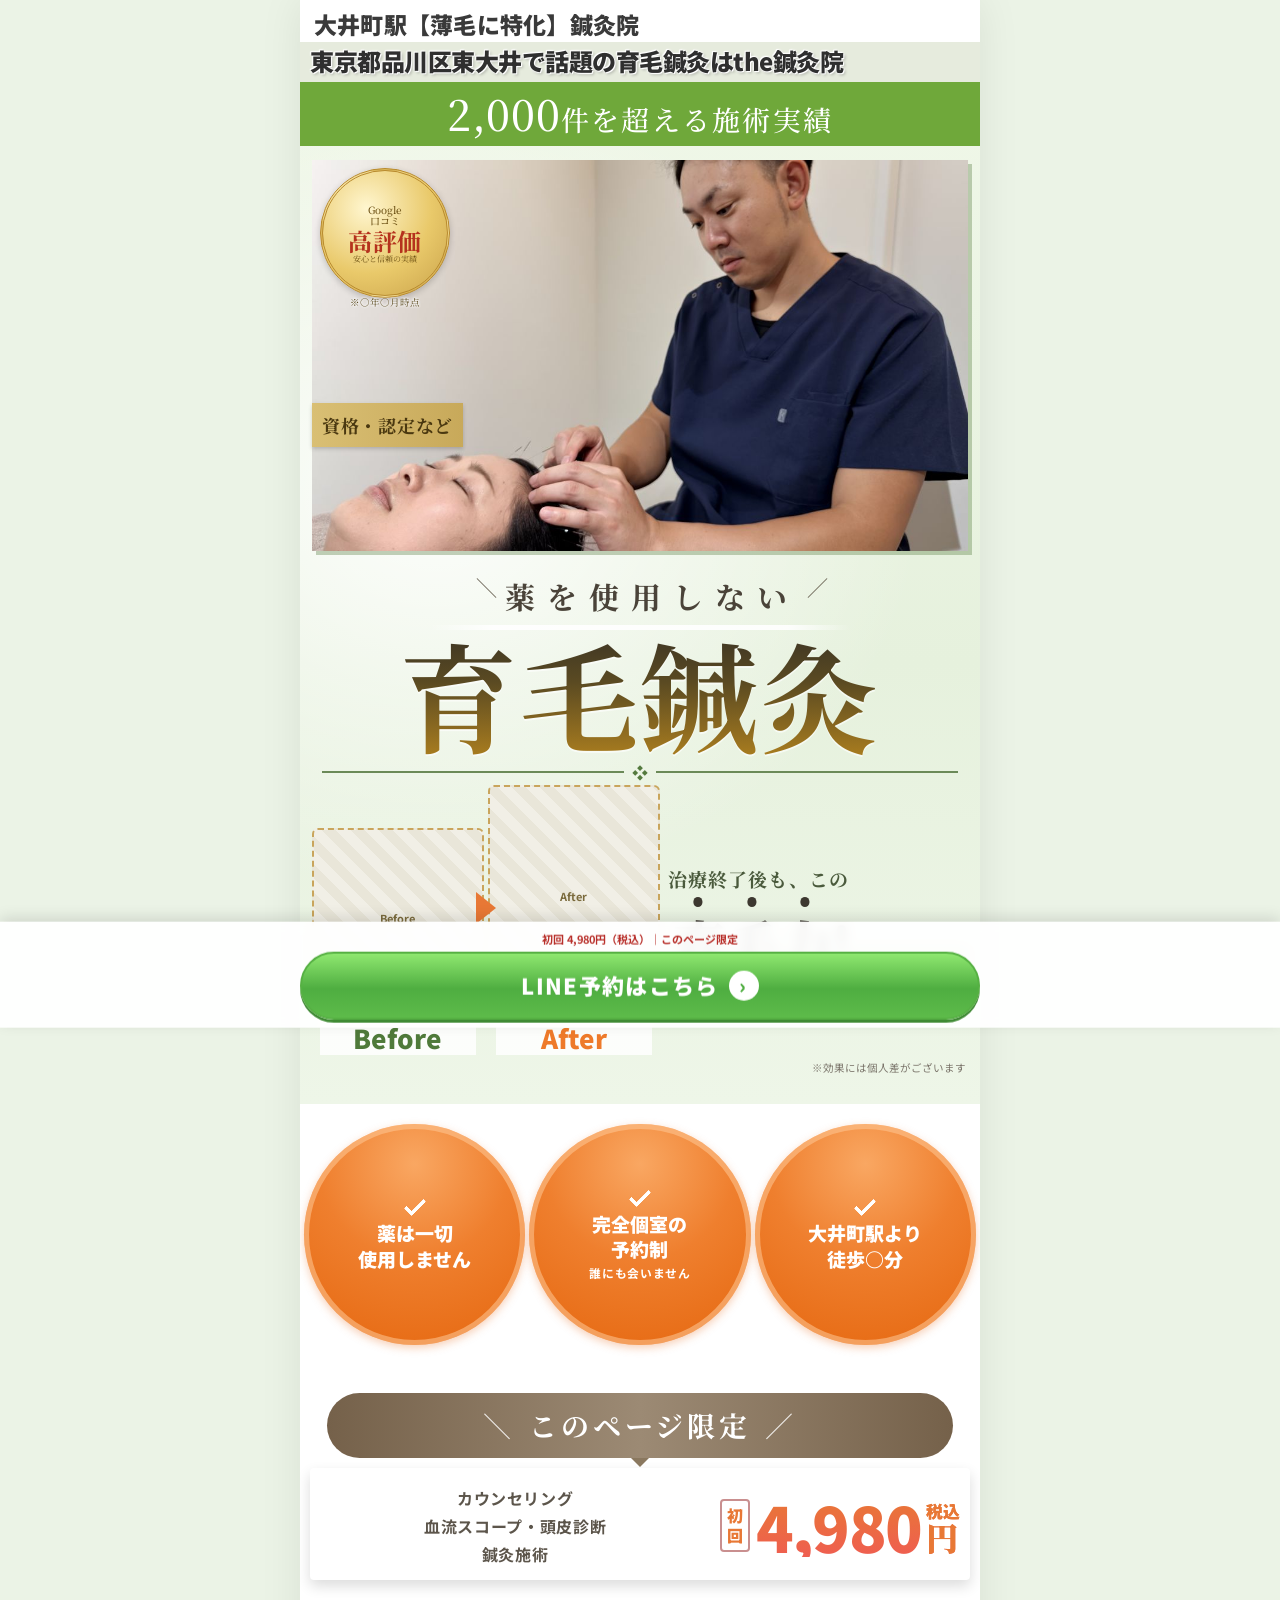
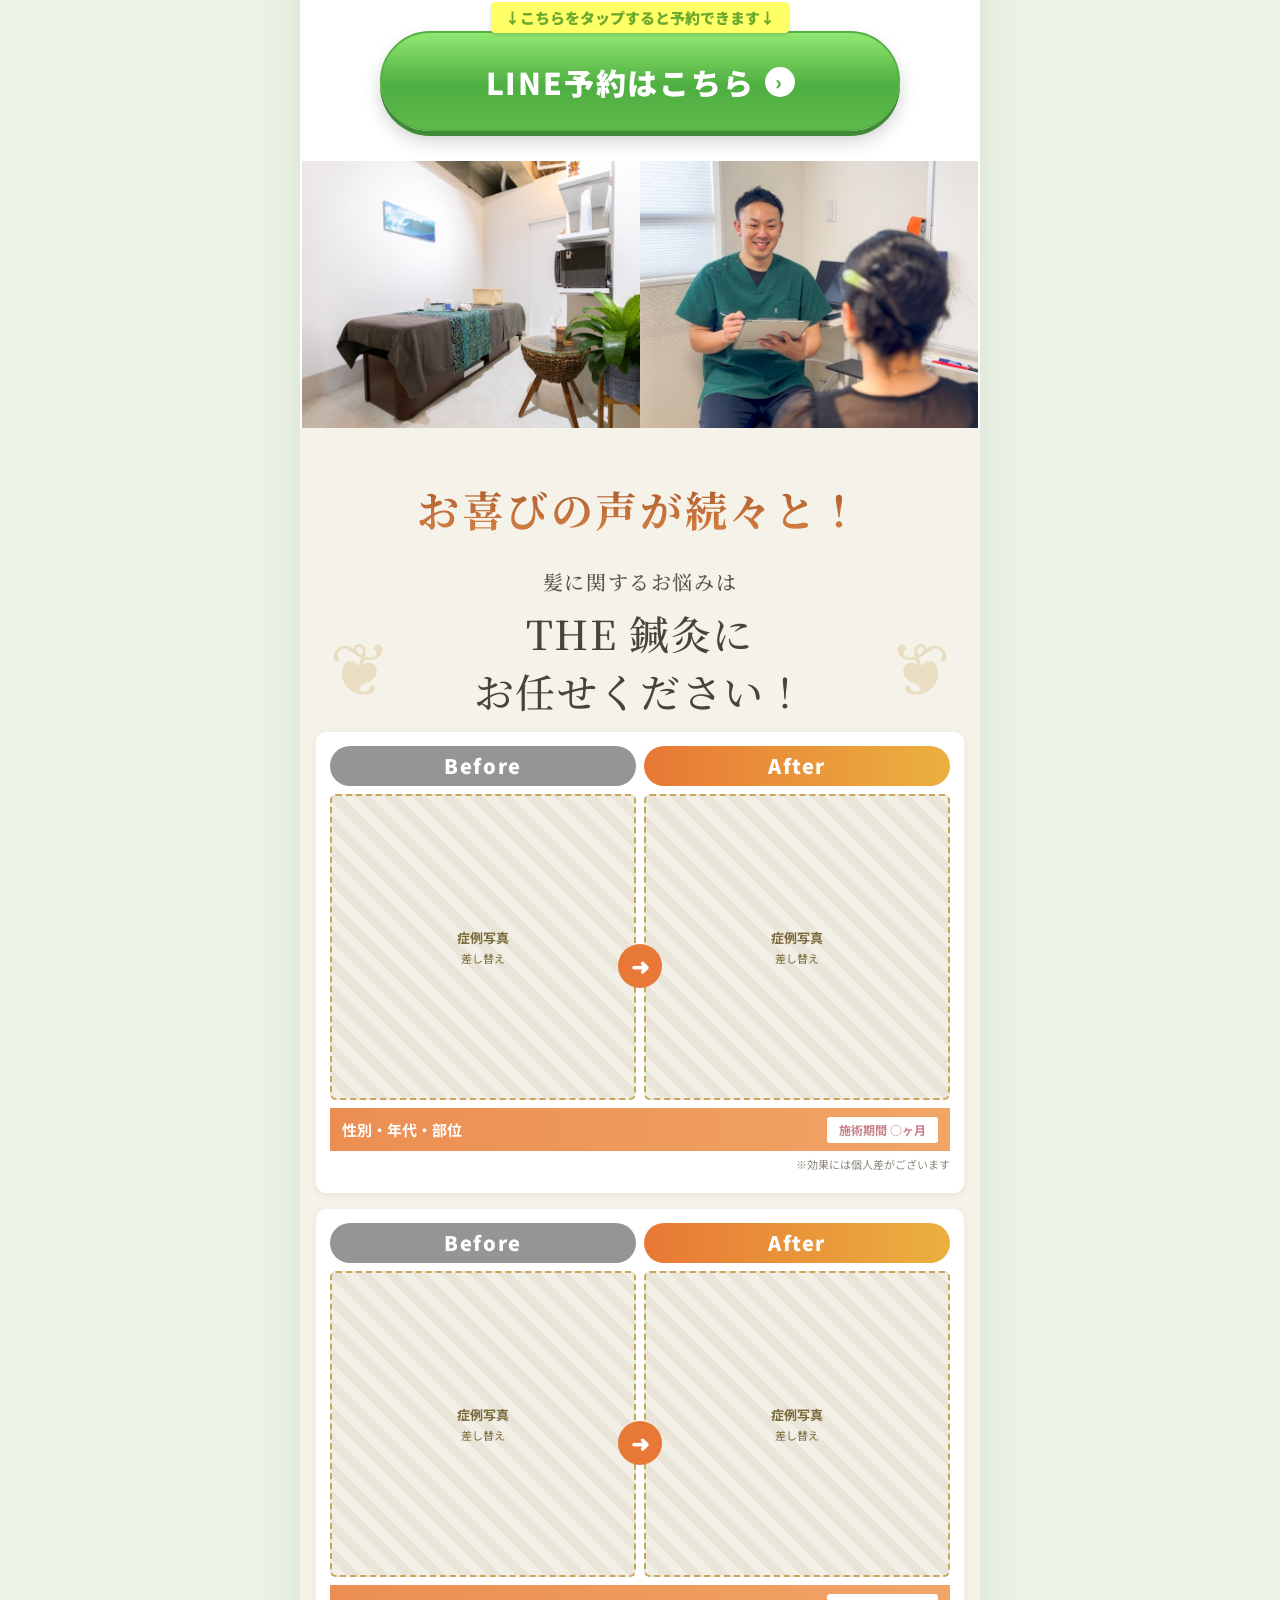
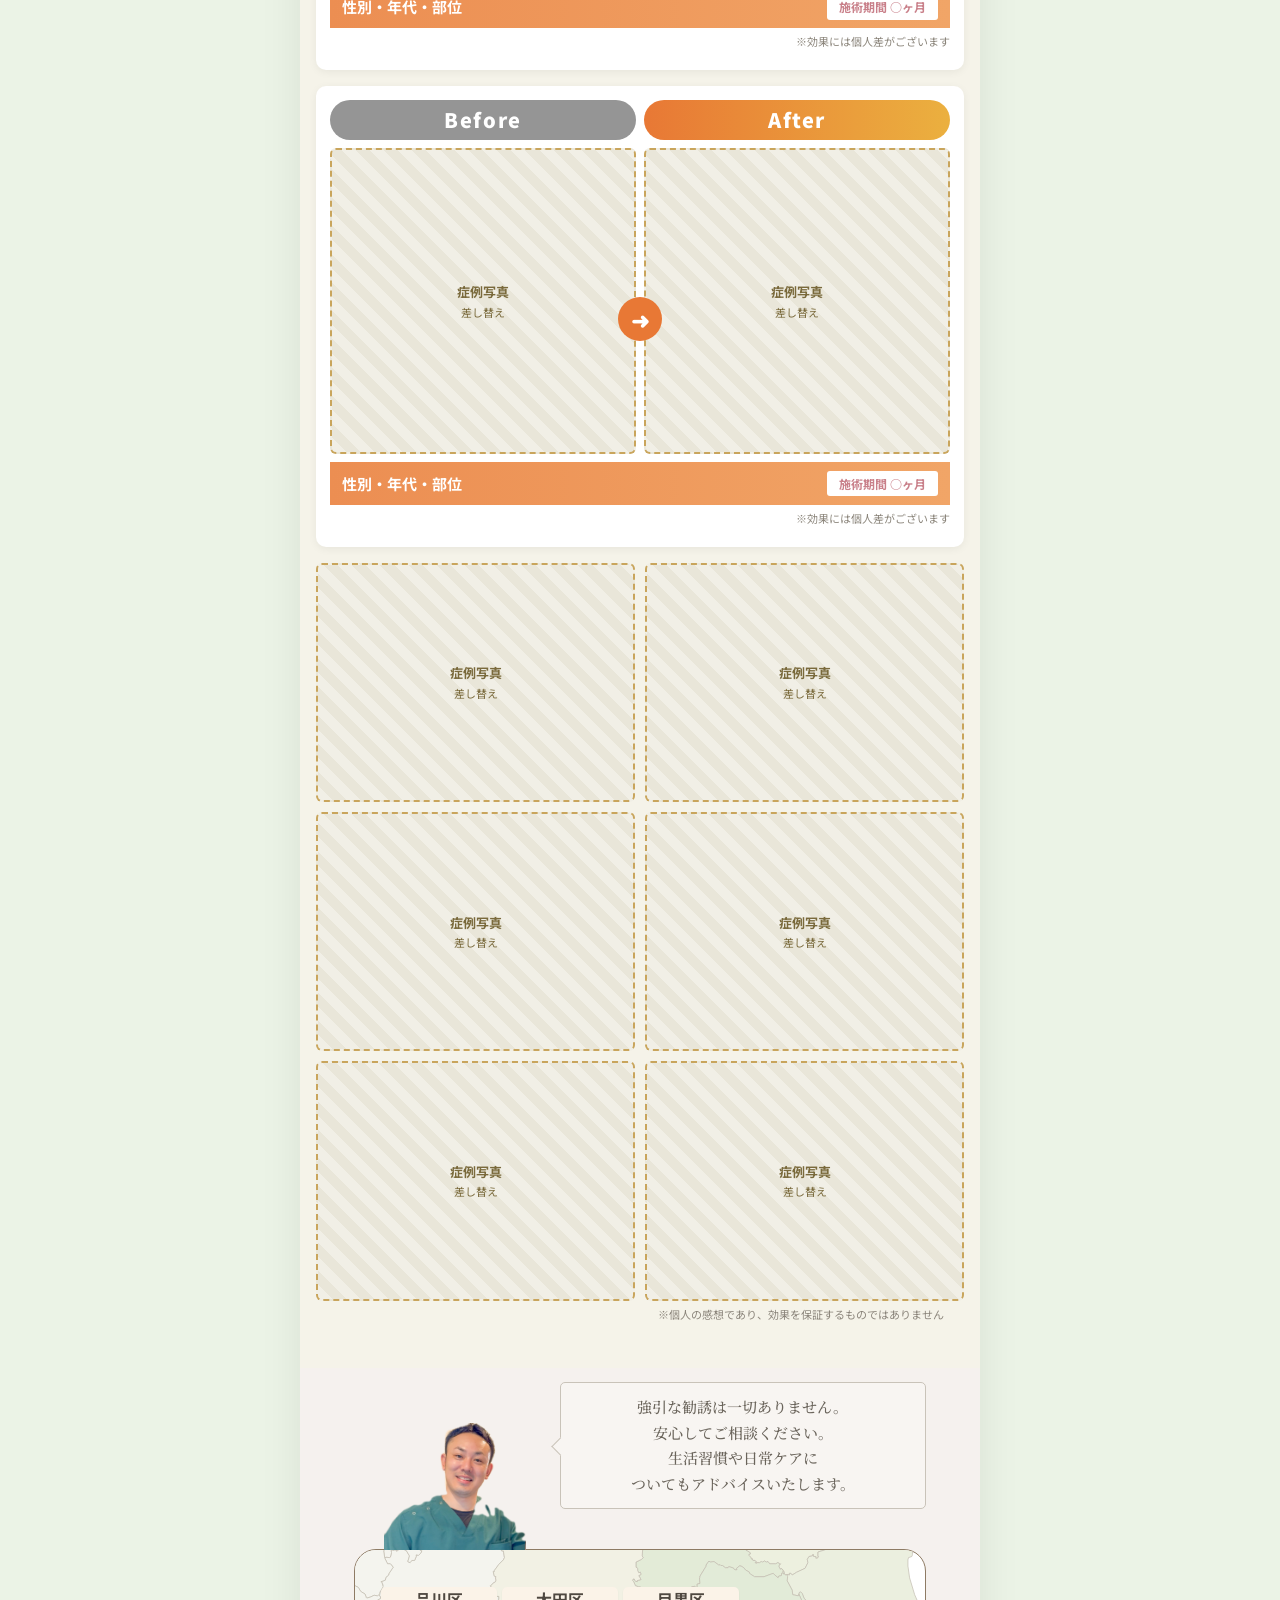
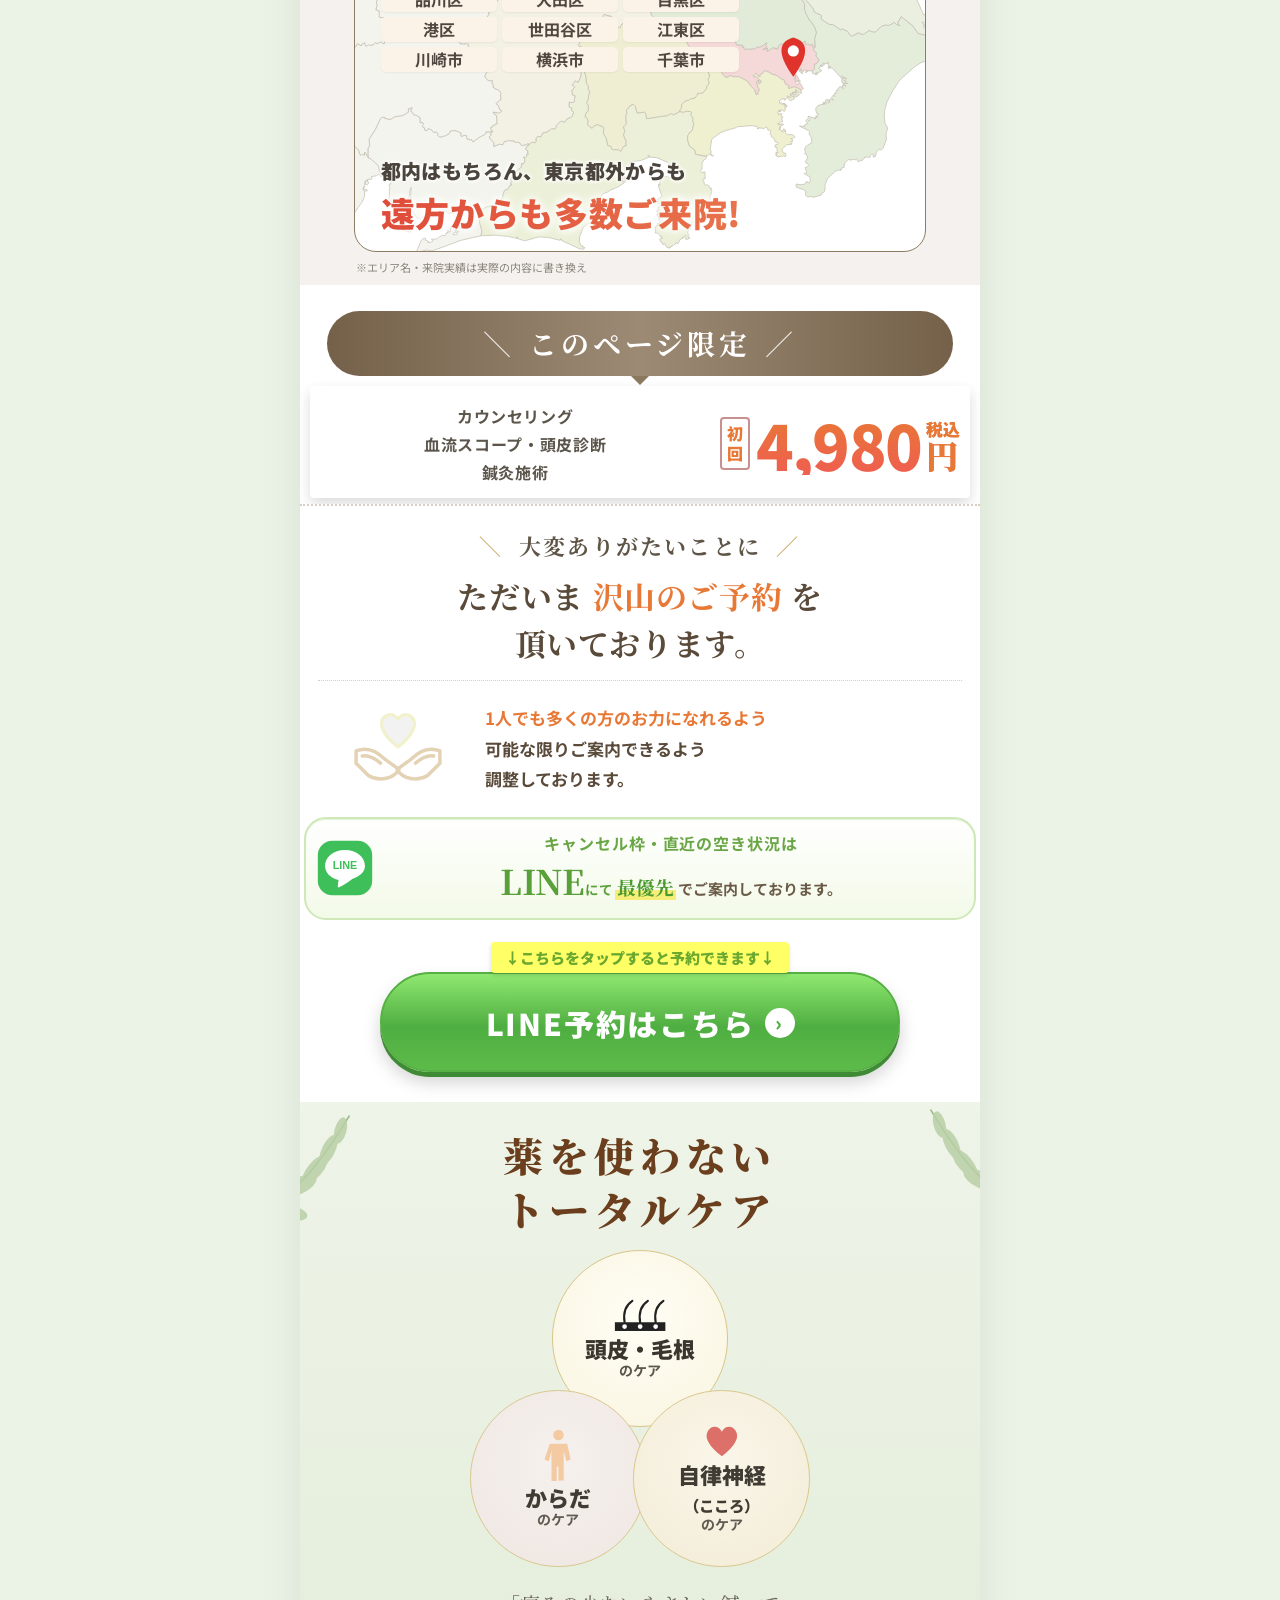
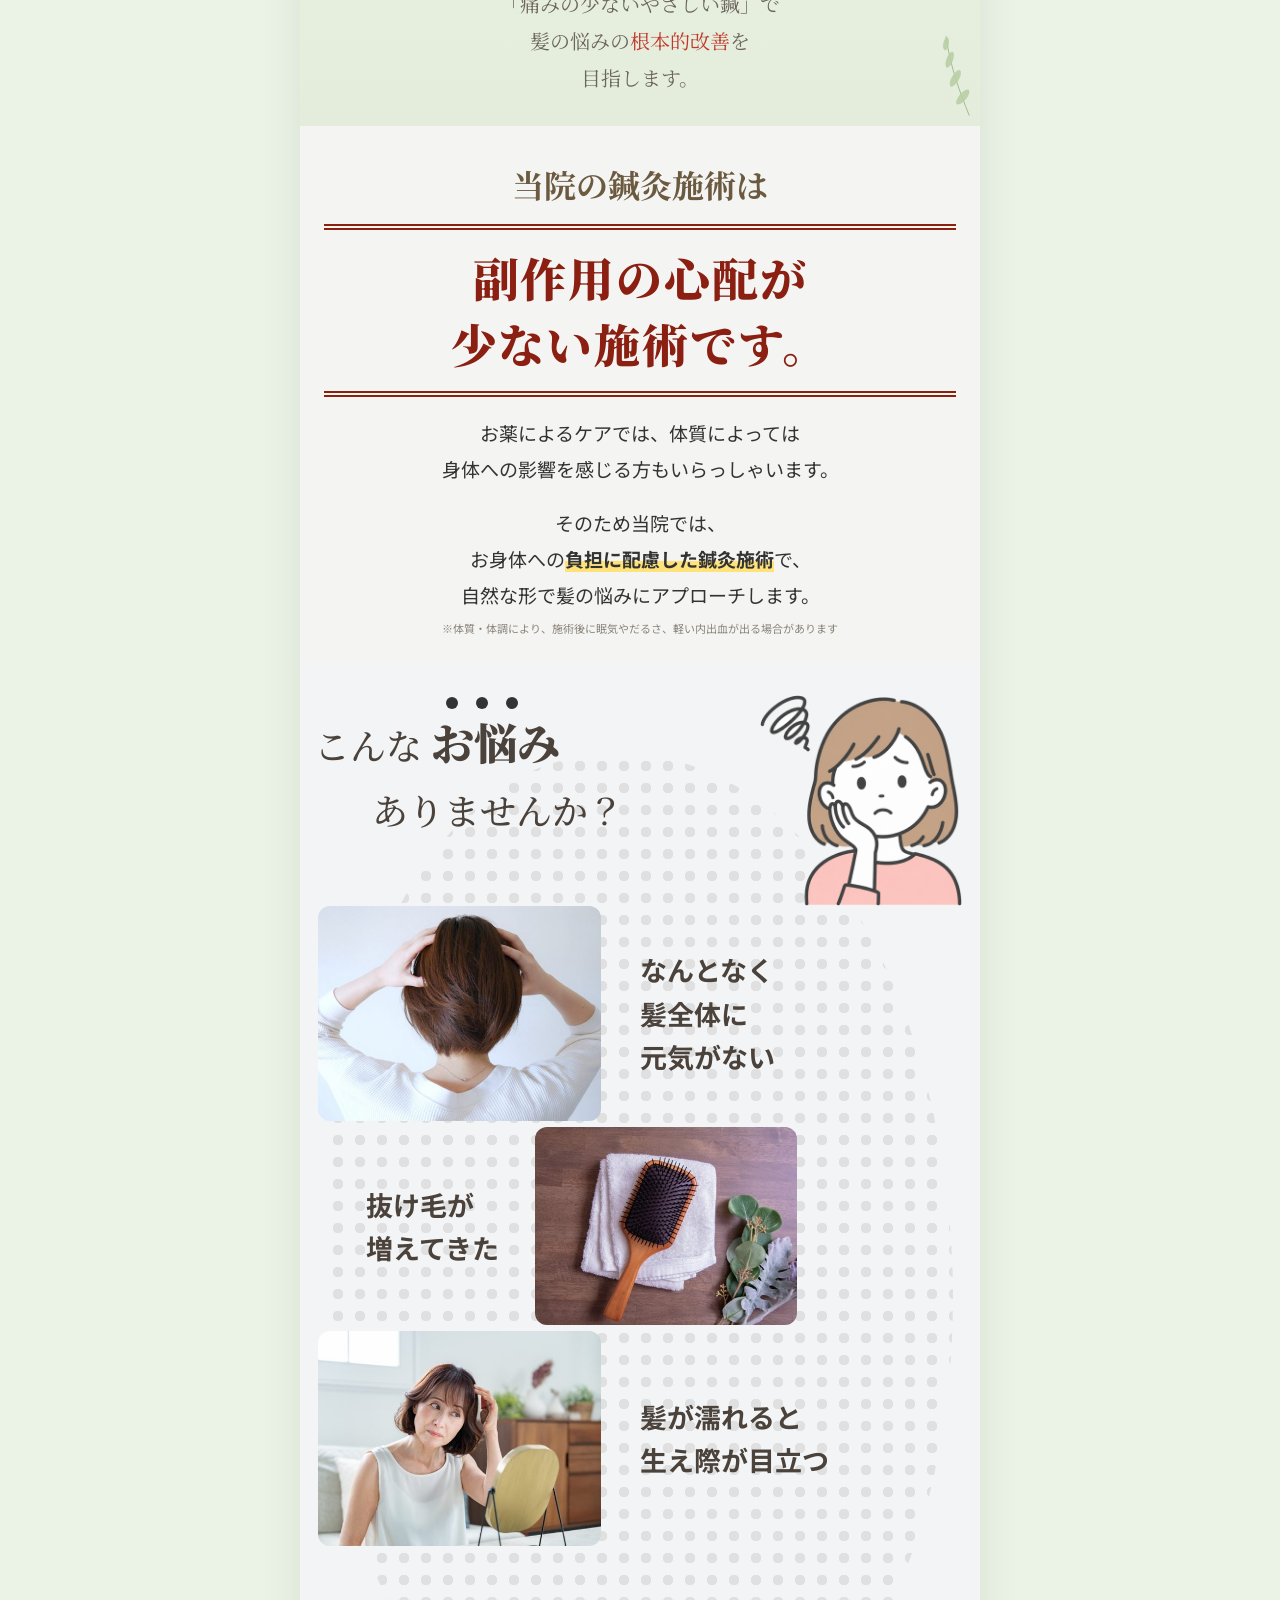
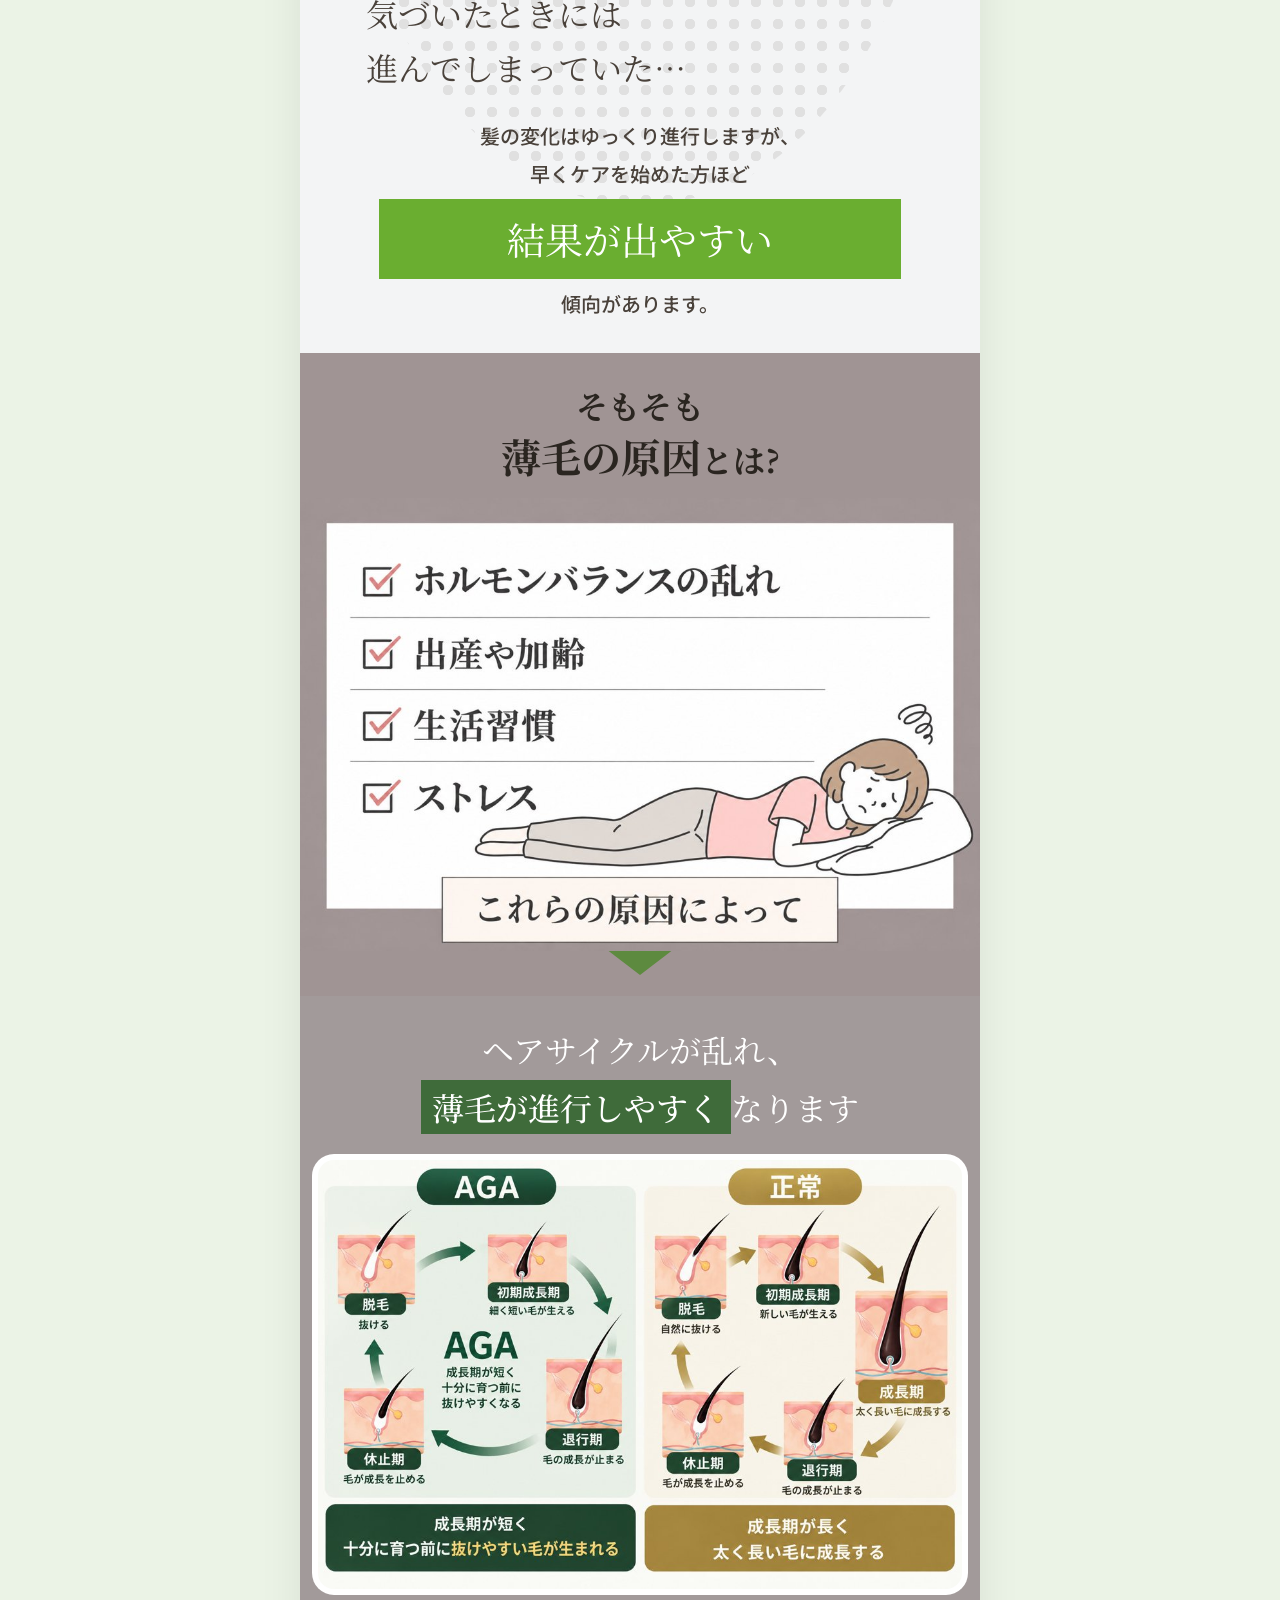
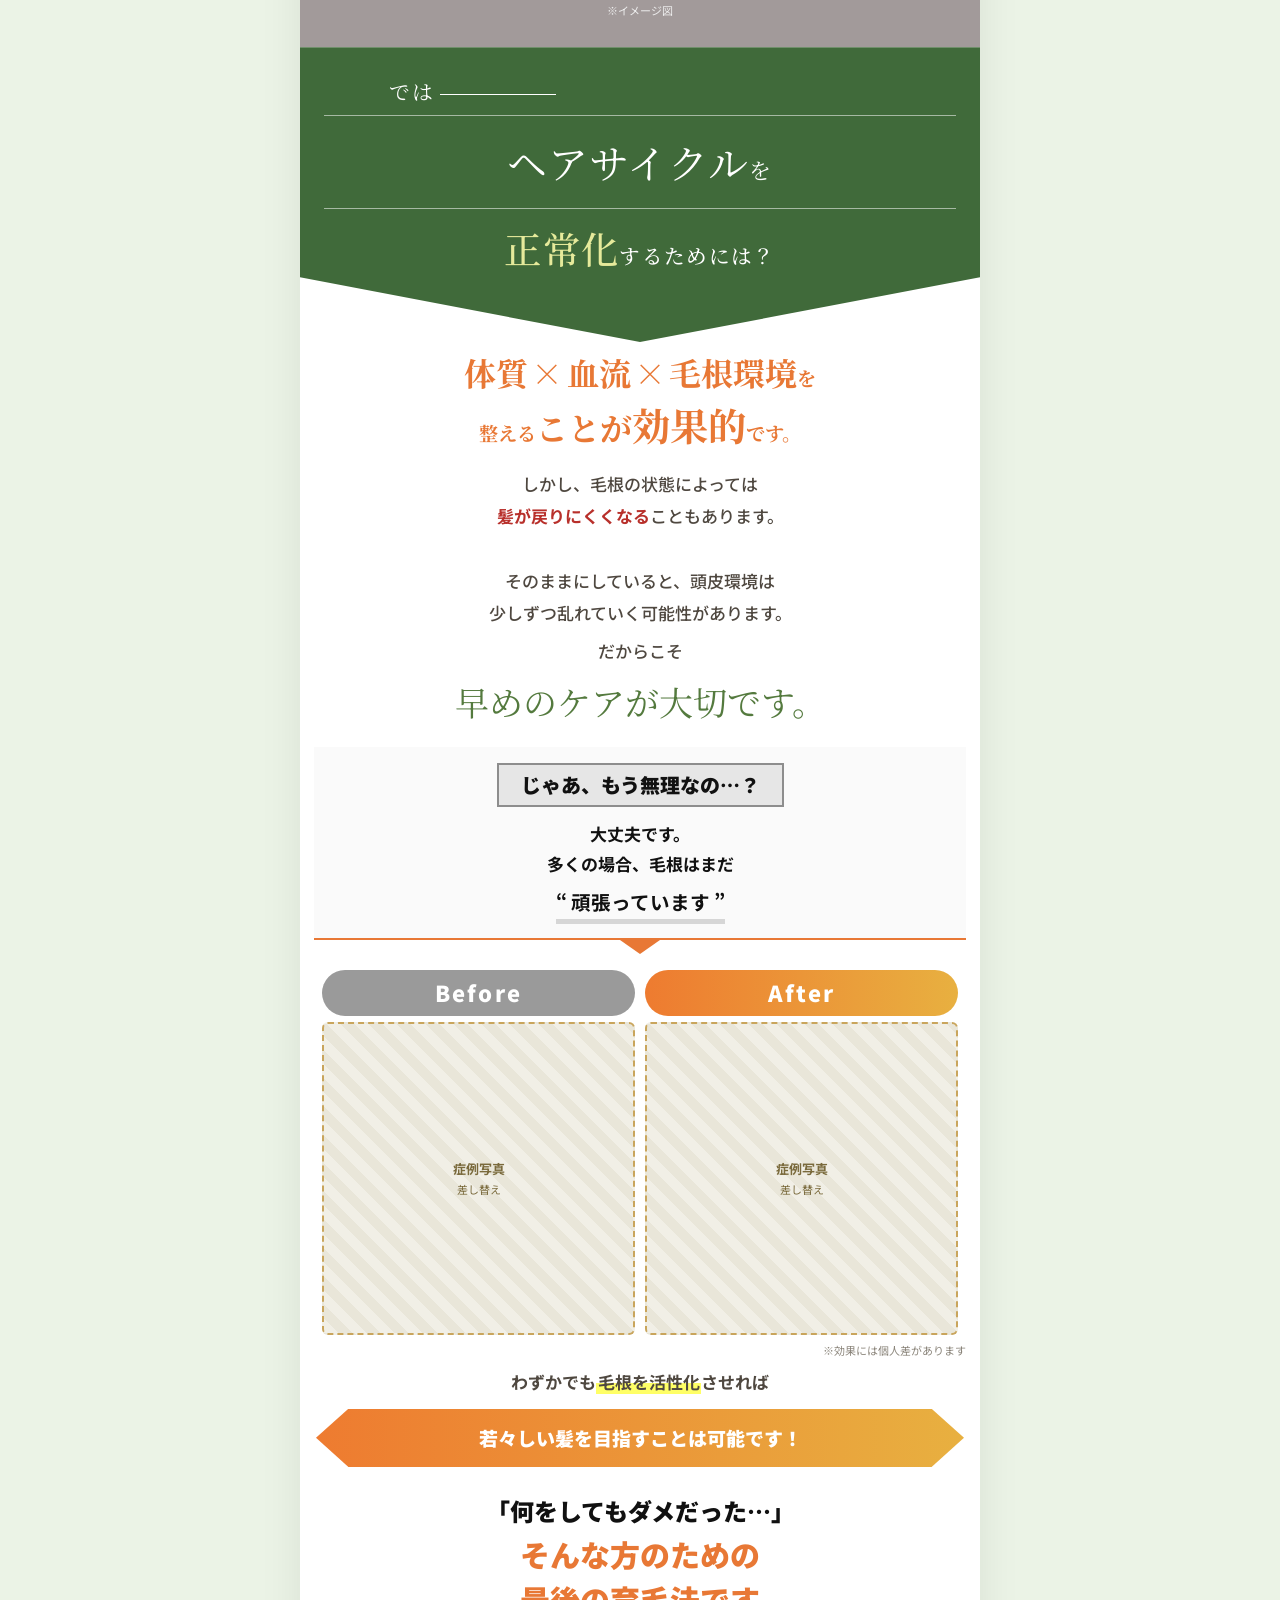
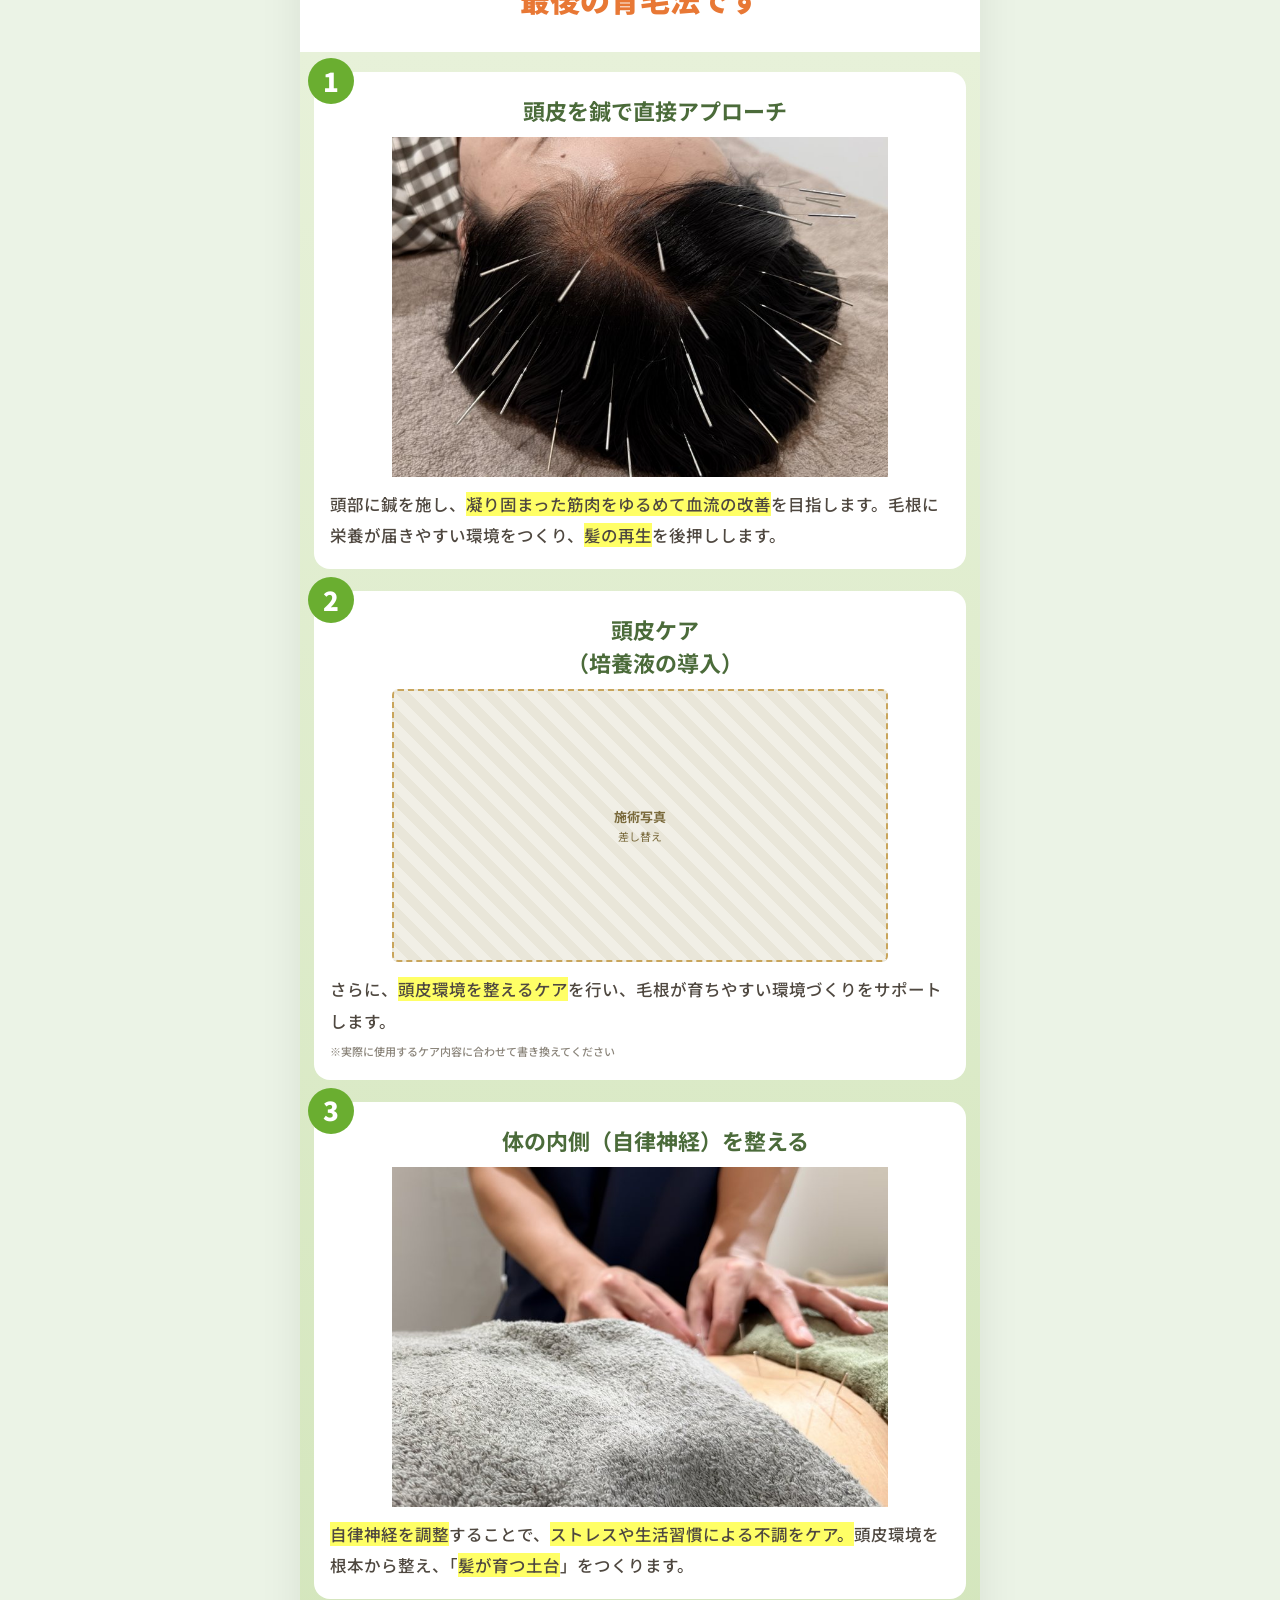
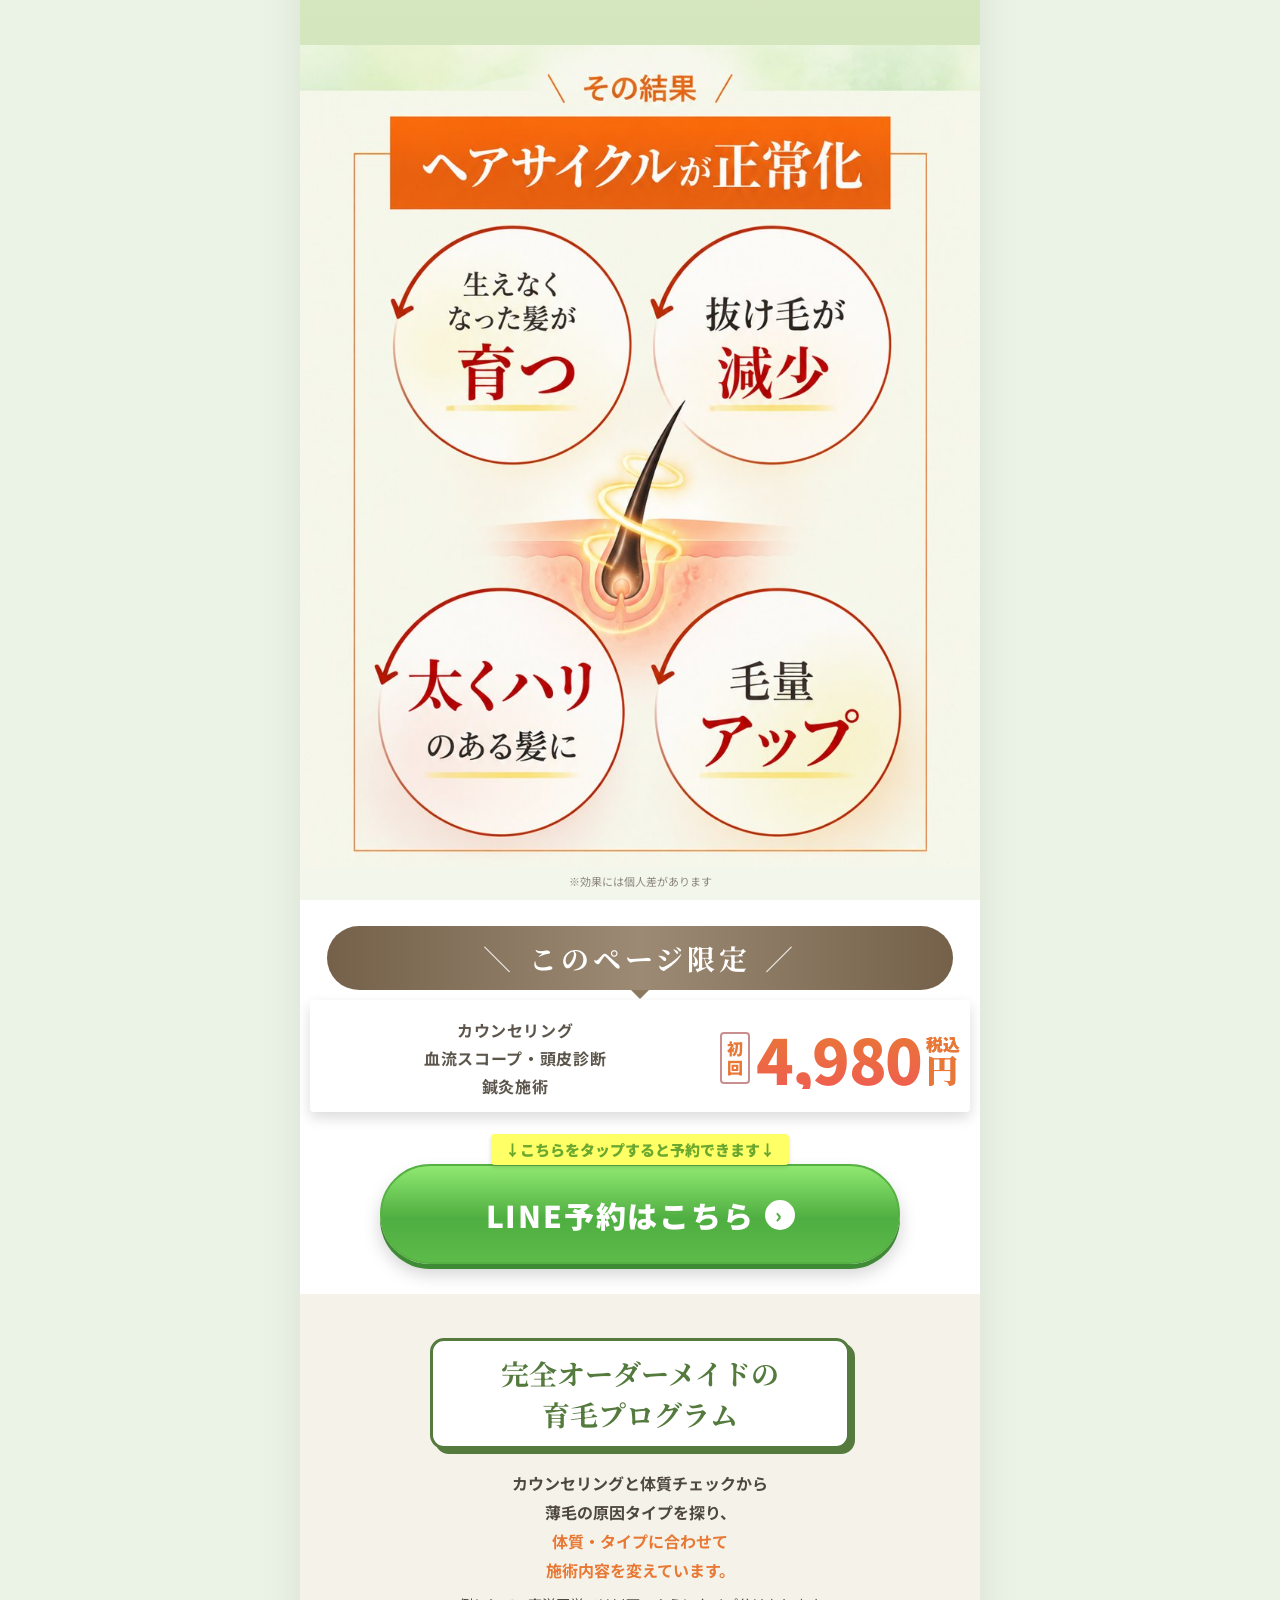
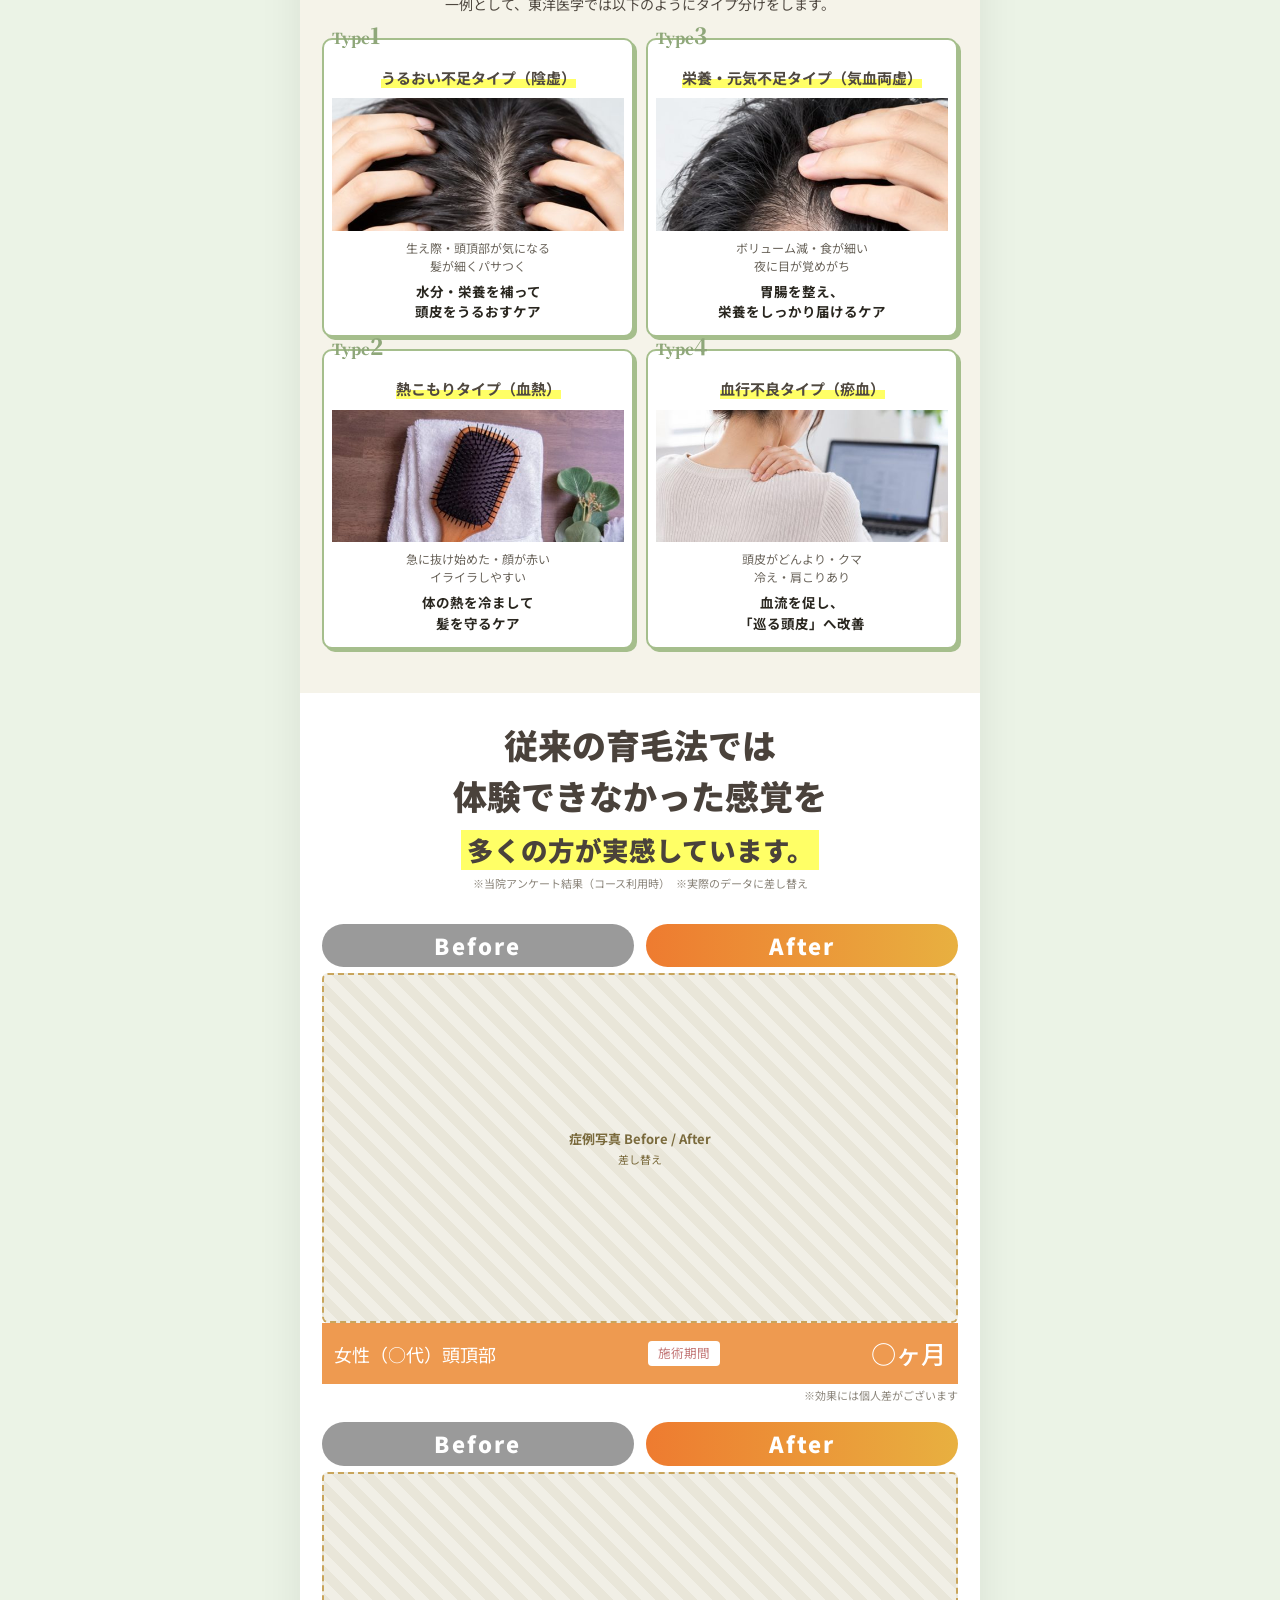
==== commit 2c91fa48: "index.htmlを新デザイン版に差し替え Co-Authored-By: Claude Opus 5.5 <noreply@anthropic.com>" ====
--- a/index.html
+++ b/index.html
@@ -1,627 +1,889 @@
-<!DOCTYPE html>
+<!doctype html>
 <html lang="ja">
 <head>
-<!-- このファイルは build.py の自動生成物です。編集は templates/index.html 側で行ってください。 -->
-<meta charset="UTF-8">
-<meta name="viewport" content="width=device-width, initial-scale=1.0, viewport-fit=cover">
-<title>目黒駅の育毛鍼灸｜薄毛・抜け毛のお悩みなら鍼灸整体院 Re-Ane</title>
-<meta name="description" content="目黒駅周辺で薄毛・抜け毛にお悩みの方へ。鍼灸整体院 Re-Aneでは頭皮だけではなく身体や生活習慣も確認し、育毛をサポートする鍼灸施術を行っています。">
-<link rel="canonical" href="https://example.com/ikumou">
-<meta name="robots" content="index, follow">
-
-<!-- OGP -->
-<meta property="og:type" content="website">
-<meta property="og:title" content="目黒駅の育毛鍼灸｜薄毛・抜け毛のお悩みなら鍼灸整体院 Re-Ane">
-<meta property="og:description" content="頭皮だけではなく身体や生活習慣も確認しながら、髪が育ちやすい環境づくりをサポートする育毛鍼灸です。">
-<meta property="og:image" content="static/images/hero.jpg">
-<meta property="og:url" content="https://example.com/ikumou">
-<meta property="og:site_name" content="鍼灸整体院 Re-Ane">
-<meta name="twitter:card" content="summary_large_image">
-
-<link rel="icon" href="static/images/favicon.png" type="image/png">
-
-<!-- Google Fonts -->
+<meta charset="utf-8">
+<meta name="viewport" content="width=device-width,initial-scale=1">
+<title>大井町駅【薄毛に特化】鍼灸院｜東京都品川区東大井で話題の育毛鍼灸はthe鍼灸院</title>
+<meta name="description" content="大井町駅【薄毛に特化】鍼灸院。東京都品川区東大井で話題の育毛鍼灸「the鍼灸院」。2,000件を超える施術実績。薬を使わず、血流・自律神経・頭皮環境にアプローチ。初回カウンセリング＋血流スコープ・頭皮診断＋鍼灸施術 4,980円（税込）。">
 <link rel="preconnect" href="https://fonts.googleapis.com">
-<link rel="preconnect" href="https://fonts.gstatic.com" crossorigin>
-<link href="https://fonts.googleapis.com/css2?family=Noto+Sans+JP:wght@400;500;700&family=Noto+Serif+JP:wght@500;700&display=swap" rel="stylesheet">
-
-<link rel="stylesheet" href="static/css/style.css">
-
-<!-- 構造化データ（LocalBusiness / HealthAndBeautyBusiness相当） -->
-<script type="application/ld+json">
-{
-  "@context": "https://schema.org",
-  "@type": "HealthAndBeautyBusiness",
-  "name": "鍼灸整体院 Re-Ane",
-  "image": "https://example.com/static/images/clinic01.jpg",
-  "telephone": "TODO",
-  "address": {
-    "@type": "PostalAddress",
-    "streetAddress": "TODO",
-    "addressLocality": "TODO",
-    "addressRegion": "東京都",
-    "postalCode": "TODO",
-    "addressCountry": "JP"
-  },
-  "openingHours": "TODO",
-  "url": "https://example.com/ikumou",
-  "priceRange": "TODO"
+<link href="https://fonts.googleapis.com/css2?family=Noto+Sans+JP:wght@400;500;700;900&family=Noto+Serif+JP:wght@500;700&display=swap" rel="stylesheet">
+<style>
+:root{
+  --bg:#EBF3E6;          /* ページ背景（淡いグリーン） */
+  --paper:#FFFFFF;
+  --cream:#FFFEF2;
+  --tint:#F5F3E9;
+  --main:#547A3E;
+  --sage:#A5BE8C;
+  --sub:#C9A55C;
+  --text:#4F4840;
+  --ink:#29261F;
+  --accent:#E87835;
+  --accent2:#EBB03F;
+  --red:#B8302B;
+  --hl:#FFFF66;
+  --line1:#8FE870;
+  --line2:#4FAE41;
+  --brown:#75614A;
+  --w:680px;
 }
-</script>
+*{box-sizing:border-box;margin:0;padding:0}
+html{scroll-behavior:smooth}
+body{background:var(--bg);color:var(--text);font-family:"Noto Sans JP",sans-serif;line-height:1.8;-webkit-font-smoothing:antialiased;font-size:16px}
+img{max-width:100%;display:block}
+a{color:inherit}
+.wrap{max-width:var(--w);margin:0 auto;background:var(--paper);overflow:hidden;position:relative}
+section{position:relative}
+.serif{font-family:"Noto Serif JP",serif}
+.c{text-align:center}
+.hl{background:linear-gradient(transparent 55%,var(--hl) 55%);padding:0 .1em}
+.hlbox{display:inline-block;background:var(--hl);padding:0 .3em}
+.orange{color:var(--accent)}
+.red{color:var(--red)}
+.note{font-size:11px;color:#8b857b;text-align:right;padding:4px 20px}
+.pad{padding:44px 22px}
+
+/* placeholder */
+.ph{position:relative;background:repeating-linear-gradient(45deg,#f1efe6,#f1efe6 10px,#e9e6d9 10px,#e9e6d9 20px);border:2px dashed var(--sub);border-radius:6px;display:flex;flex-direction:column;align-items:center;justify-content:center;text-align:center;color:#7a6a3c;font-size:13px;font-weight:700;line-height:1.5;padding:10px}
+.ph small{display:block;font-weight:400;font-size:11px;margin-top:2px}
+
+/* FV（Re-Ane LPと同じ並び：実績バナー→写真＋バッジ→大見出し→Before/After→丸3つ） */
+.fv{background:radial-gradient(120% 60% at 20% 45%,rgba(255,255,255,.9),transparent 60%),linear-gradient(180deg,#F1F8EA 0%,#E6F1DD 60%,#EEF6E8 100%);padding:0 0 26px}
+.fv-top{background:linear-gradient(180deg,#6DBA2A,#58A31E);color:#fff;text-align:center;padding:6px 10px 7px;font-family:"Noto Serif JP",serif;font-weight:700;font-size:clamp(20px,6.2vw,30px);letter-spacing:.06em;line-height:1.35}
+.fv-top b{font-size:1.45em;font-weight:700;letter-spacing:.02em}
+.fv-photo{position:relative;margin:14px 12px 0;box-shadow:4px 4px 0 rgba(84,122,62,.35)}
+.fv-photo .hero-img{display:block;width:100%;height:auto;aspect-ratio:1.68/1;object-fit:cover;object-position:50% 50%}
+.seal{position:absolute;left:8px;top:8px;width:30%;max-width:130px;aspect-ratio:1/1;border-radius:50%;background:radial-gradient(circle at 35% 30%,#fff6cf,#e9c96a 55%,#c9a24a);border:3px double #b88a2e;display:flex;flex-direction:column;align-items:center;justify-content:center;text-align:center;font-family:"Noto Serif JP",serif;color:#6b4f12;line-height:1.15;box-shadow:0 2px 6px rgba(0,0,0,.2)}
+.seal small{font-size:10px;font-weight:500}
+.seal b{font-size:clamp(17px,5vw,24px);color:#b5321d;letter-spacing:.04em}
+.seal i{font-style:normal;font-size:8px}
+.seal .seal-note{position:absolute;top:calc(100% + 2px);left:50%;transform:translateX(-50%);white-space:nowrap;font-style:normal;font-size:9.5px;color:#5b4a1e;text-shadow:0 0 3px #fff,0 0 3px #fff,0 0 3px #fff}
+.tag-gold{position:absolute;left:0;top:62%;background:linear-gradient(90deg,#d9bf74,#c8a95a);color:#4a3810;font-family:"Noto Serif JP",serif;font-weight:700;font-size:clamp(13px,3.9vw,18px);padding:6px 10px;letter-spacing:.04em;box-shadow:0 2px 4px rgba(0,0,0,.18)}
+.fv-lead{text-align:center;margin-top:18px;font-family:"Noto Serif JP",serif;font-weight:700;color:#4a4339;font-size:clamp(20px,6.4vw,30px);letter-spacing:.4em;text-indent:.4em;position:relative}
+.fv-lead::before,.fv-lead::after{content:"";position:absolute;top:50%;width:14px;height:2px;background:#6b6455;transition:none}
+.fv-lead span{display:inline-block;position:relative;padding:0 .2em}
+.fv-lead::after{display:block!important;content:"";position:static!important;width:62%;height:5px;margin:2px auto 0;background:linear-gradient(90deg,transparent,#fff 15%,#fff 85%,transparent);opacity:.9;border-radius:3px}
+.fv-lead span::before{content:"＼";position:absolute;left:-1.1em;top:0;font-size:.7em;color:#6b6455;letter-spacing:0}
+.fv-lead span::after{content:"／";position:absolute;right:-1.1em;top:0;font-size:.7em;color:#6b6455;letter-spacing:0}
+.fv-lead::before,.fv-lead::after{display:none}
+.fv-main{text-align:center;font-family:"Noto Serif JP",serif;font-weight:700;font-size:clamp(70px,22vw,118px);line-height:1.05;letter-spacing:.02em;background:linear-gradient(180deg,#3d3524 0%,#5a4a22 40%,#a87c1f 100%);-webkit-background-clip:text;background-clip:text;color:transparent;margin:2px 0 0;filter:drop-shadow(0 2px 0 rgba(255,255,255,.6))}
+.fv-orn{display:flex;align-items:center;gap:8px;margin:2px 22px 0;color:#547A3E}
+.fv-orn::before,.fv-orn::after{content:"";flex:1;height:2px;background:#6b8a58}
+.fv-ba{display:grid;grid-template-columns:53% 1fr;gap:8px;align-items:center;margin:22px 12px 0;position:relative}
+.fv-ba .pair{position:relative;display:grid;grid-template-columns:1fr 1fr;gap:4px}
+.fv-ba .pair{align-items:end}.fv-ba .pair .ph{aspect-ratio:1/1.05;padding:2px;font-size:11px}
+.fv-ba .pair>div:nth-child(2) .ph{aspect-ratio:1/1.3;margin-top:-14%;position:relative;z-index:2}
+.fv-ba .tri{position:absolute;left:50%;top:42%;width:0;height:0;border-top:16px solid transparent;border-bottom:16px solid transparent;border-left:20px solid var(--accent);z-index:3;transform:translateX(-50%)}
+.fv-ba .cap{display:block;text-align:center;font-weight:900;font-size:clamp(17px,5.4vw,26px);margin-top:6px}
+.fv-ba .cap{background:rgba(255,255,255,.85);margin:6px 8px 0;line-height:1.35}.fv-ba .cap.b{color:#4f7a3a}.fv-ba .cap.a{color:#ee7a2a;margin-top:12px}
+.fv-ba .age{position:absolute;left:6px;bottom:6px;font-weight:900;color:#fff;font-size:clamp(15px,5vw,24px);text-shadow:0 1px 4px rgba(0,0,0,.6),0 0 2px rgba(0,0,0,.5);z-index:4;letter-spacing:.02em}.fv-ba .afterwrap{position:relative}
+.fv-ba .say{text-align:left;padding:0 0 26px}
+.fv-ba .say p{white-space:nowrap;margin-bottom:-2px!important;font-family:"Noto Serif JP",serif;font-weight:700;color:#4a5a3c;font-size:clamp(12px,3.7vw,19px);letter-spacing:.06em;margin:0 0 4px}
+.fv-ba .say strong{display:block;font-family:"Noto Serif JP",serif;font-size:clamp(32px,10vw,54px);line-height:1.15;color:#3d3830;padding:.3em 0 2px 4px;margin-top:2px;background:linear-gradient(transparent 62%,#cdd8bf 62%);white-space:nowrap;letter-spacing:-.02em}
+.fv-ba .say .ch{display:inline-block;position:relative;margin-right:.01em}
+.fv-ba .say .ch::before{content:"";position:absolute;left:50%;top:-.27em;width:.17em;height:.17em;border-radius:50%;background:#3d3830;transform:translateX(-50%)}
+.fv-note{font-size:10.5px;color:#7b756b;text-align:right;margin:4px 14px 0}
+
+.fv-head{background:#fff}
+.fv-h1a{font-size:clamp(15px,4.6vw,23px);font-weight:900;color:#3a3a3a;padding:8px 14px 2px;letter-spacing:.01em;line-height:1.4}
+.fv-h1b{font-size:clamp(12px,3.75vw,24px);font-weight:900;color:#2f2f2f;padding:2px 10px 4px;line-height:1.4;background:#E6EBDD;letter-spacing:-.02em;text-shadow:0 0 3px #fff,0 0 3px #fff,1px 1px 0 #fff,-1px -1px 0 #fff,2px 2px 3px rgba(0,0,0,.25);white-space:nowrap}
+.fv-top{background:#6FA83A!important;font-weight:500!important;letter-spacing:.08em!important;margin:0;padding:3px 10px 5px!important;font-size:clamp(20px,6vw,28px)!important}
+.fv-top b{font-weight:500!important;font-size:1.5em!important}
+/* generic headings */
+.h-box{display:block;margin:0 auto 20px;max-width:420px;background:#fff;border:3px solid var(--main);border-radius:14px;box-shadow:5px 5px 0 var(--main);padding:12px 10px;text-align:center;font-family:"Noto Serif JP",serif;font-weight:700;color:var(--main);font-size:clamp(20px,5.6vw,28px);line-height:1.45}
+.h-band{background:var(--brown);color:#fff;text-align:center;padding:12px;font-weight:700;font-size:20px;font-family:"Noto Serif JP",serif}
+.big{font-family:"Noto Serif JP",serif;font-weight:700;font-size:clamp(22px,6.4vw,32px);line-height:1.5;color:var(--ink)}
+.mid{font-size:17px;font-weight:700;line-height:1.8}
+
+/* triple point（オレンジの丸3つ） */
+.circles{display:grid;grid-template-columns:repeat(3,1fr);gap:4px;padding:20px 4px 22px;background:#fff}
+.circle{aspect-ratio:1/1;border-radius:50%;background:radial-gradient(circle at 50% 18%,#f9a762 0%,#ef7f2e 45%,#e5670f 100%);box-shadow:inset 0 0 0 5px rgba(255,200,150,.55),0 3px 8px rgba(232,120,53,.35);color:#fff;display:flex;flex-direction:column;align-items:center;justify-content:center;text-align:center;padding:6px;font-weight:900;line-height:1.35;font-size:clamp(13px,4vw,19px)}
+.circle .ck{width:26px;height:14px;border-left:5px solid #fff;border-bottom:5px solid #fff;transform:rotate(-45deg) scale(.8);margin:0 0 8px;border-radius:2px}
+.circle small{display:block;font-size:.62em;font-weight:700;margin-top:3px;letter-spacing:.06em}
+
+/* offer */
+.offer{padding:26px 16px 30px;text-align:center;background:#fff}
+.offer-tag{display:inline-block;background:linear-gradient(90deg,#75614A,#9c8a74,#75614A);color:#fff;font-family:"Noto Serif JP",serif;font-weight:700;padding:6px 44px;border-radius:99px;font-size:18px;position:relative}
+.offer-tag::after{content:"";position:absolute;left:50%;bottom:-9px;transform:translateX(-50%);border:9px solid transparent;border-bottom:0;border-top-color:#8a785f}
+.offer-card{margin:12px auto 0;max-width:520px;background:#fff;box-shadow:0 6px 18px rgba(0,0,0,.12);border-radius:8px;padding:22px 14px 16px;display:flex;align-items:center;justify-content:center;gap:10px;flex-wrap:wrap}
+.offer-list{font-weight:700;font-size:14px;line-height:1.7;text-align:center;color:#5c554b}
+.first{border:2px solid #c98f8f;color:var(--accent);font-weight:900;font-size:14px;padding:6px 8px;border-radius:4px;line-height:1.2;writing-mode:horizontal-tb}
+.price{font-weight:900;font-size:clamp(50px,15vw,74px);line-height:1;background:linear-gradient(180deg,var(--accent),#ef5e50);-webkit-background-clip:text;background-clip:text;color:transparent;letter-spacing:-.02em}
+.price{display:flex;align-items:flex-end;gap:2px}.price small{font-size:.26em;line-height:1.25;-webkit-text-fill-color:var(--accent);padding-bottom:.35em;text-align:left}
+.tap{display:inline-block;background:var(--hl);color:#6BA82F;font-weight:900;font-size:15px;padding:2px 14px;border-radius:4px;box-shadow:0 2px 4px rgba(0,0,0,.15);position:relative;z-index:2;margin-top:22px;margin-bottom:-14px}
+.cta{display:flex;align-items:center;justify-content:center;gap:10px;max-width:520px;margin:0 auto;padding:22px 16px 20px;border-radius:99px;background:linear-gradient(180deg,var(--line1),var(--line2) 55%,#5DBB4A);border:2px solid #56B043;color:#fff;font-weight:900;font-size:clamp(22px,6.4vw,30px);text-decoration:none;letter-spacing:.06em;box-shadow:0 5px 0 #3f8a34,0 10px 18px rgba(0,0,0,.18);transition:transform .15s}
+.cta:hover{transform:translateY(2px)}
+.cta i{width:30px;height:30px;border-radius:50%;background:#fff;color:var(--line2);font-style:normal;display:flex;align-items:center;justify-content:center;font-size:20px;font-weight:900}
+
+/* voices */
+.voice{background:var(--tint);padding:40px 16px}
+.ba{background:#fff;border-radius:10px;padding:14px;margin-bottom:16px;box-shadow:0 2px 8px rgba(0,0,0,.06)}
+.ba-pair{display:grid;grid-template-columns:1fr 1fr;gap:8px;position:relative}
+.ba-pair .lab{border-radius:99px;color:#fff;font-weight:900;text-align:center;font-size:20px;letter-spacing:.08em;padding:2px 0;margin-bottom:8px}
+.lab.b{background:#959595}.lab.a{background:linear-gradient(90deg,var(--accent),var(--accent2))}
+.ba-pair .ph{aspect-ratio:1/1}
+.ba-arrow{position:absolute;left:50%;top:62%;transform:translate(-50%,-50%);width:44px;height:44px;border-radius:50%;background:var(--accent);color:#fff;display:flex;align-items:center;justify-content:center;font-weight:900;z-index:2;font-size:22px}
+.ba-cap{background:linear-gradient(90deg,#EC8E52,#F1A567);color:#fff;font-weight:700;padding:8px 12px;margin-top:8px;display:flex;justify-content:space-between;align-items:center;font-size:15px}
+.ba-cap span{background:#fff;color:#c9808a;font-size:12px;padding:2px 12px;border-radius:3px}
+.grid6{display:grid;grid-template-columns:1fr 1fr;gap:10px;margin-top:8px}
+.grid6 .ph{aspect-ratio:4/3}
+
+
+/* 2枚並び写真＋「お喜びの声が続々と！」 */
+.pair-photos{display:grid;grid-template-columns:1fr 1fr;gap:0;margin:0 2px;background:#fff}
+.pair-photos img{display:block;width:100%;height:auto;aspect-ratio:1.27/1;object-fit:cover}
+.voice-hd{text-align:center;position:relative;padding:6px 0 4px}
+.voice-hd h2{font-family:"Noto Serif JP",serif;font-weight:700;font-size:clamp(27px,8.4vw,42px);letter-spacing:.06em;line-height:1.4;background:linear-gradient(180deg,#a2542a 0%,#c8743c 60%,#d9894a 100%);-webkit-background-clip:text;background-clip:text;color:transparent;padding:6px 0 8px;margin:0 -16px;position:relative}
+.voice-hd h2::before{content:"";position:absolute;inset:8px 6% 4px;background:radial-gradient(ellipse at center,#fff 0%,rgba(255,255,255,.95) 55%,rgba(255,255,255,0) 100%);z-index:-1;border-radius:50%/40%}
+.voice-hd .lead{font-family:"Noto Serif JP",serif;font-weight:500;color:#5a5148;font-size:clamp(14px,4.2vw,20px);letter-spacing:.08em;margin-top:18px}
+.voice-hd .lead2{font-family:"Noto Serif JP",serif;font-weight:500;color:#4a423b;font-size:clamp(26px,8vw,40px);line-height:1.45;letter-spacing:.04em;position:relative;padding:4px 0 8px}
+.voice-hd .lead2::before,.voice-hd .lead2::after{content:"❦";position:absolute;top:50%;transform:translateY(-50%);font-size:clamp(46px,14vw,74px);color:rgba(201,165,92,.28);line-height:1}
+.voice-hd .lead2::before{left:2%}.voice-hd .lead2::after{right:2%;transform:translateY(-50%) scaleX(-1)}
+.voice-hd .lead2 span{position:relative;z-index:1}
+
+/* assurance（吹き出し付き院長写真・エリア・ご予約案内） */
+.say-sec{background:#F5F1EE;padding:14px 8% 7px}
+.doc{display:grid;grid-template-columns:30% 64%;justify-content:space-between;align-items:end;margin-bottom:-1px;position:relative;z-index:2}
+.doc img{width:83%;margin-left:17%;height:auto;display:block}
+.doc .bub{position:relative;background:#F8F5F2;border:1px solid #c9c3b9;border-radius:5px;padding:11px 6px 12px;font-family:"Noto Serif JP",serif;font-weight:500;color:#6a645b;font-size:clamp(10px,3.05vw,15px);line-height:1.7;letter-spacing:0;text-align:center;margin-bottom:11%}
+.doc .bub::before{content:"";position:absolute;left:-7px;top:50%;margin-top:-6px;width:12px;height:12px;background:#F8F5F2;border-left:1px solid #c9c3b9;border-bottom:1px solid #c9c3b9;transform:rotate(45deg)}
+.area{position:relative;border:1px solid #8e7b64;border-radius:22px;background:#fff;overflow:hidden;aspect-ratio:1.88/1;padding:6.5% 4.4% 3%;display:flex;flex-direction:column;justify-content:space-between}
+.area .areamap{position:absolute;inset:0;z-index:0}
+.area .areamap svg{display:block;width:100%;height:100%}
+.area .chips{position:relative;z-index:1;display:grid;grid-template-columns:repeat(3,1fr);gap:5px 5px;width:69%}
+.area .chips span{background:#FBF3E8;border-radius:5px;text-align:center;font-weight:700;color:#4f4840;font-size:clamp(12px,3.6vw,16px);line-height:1.45;padding:1px 0;box-shadow:0 1px 2px rgba(0,0,0,.05)}
+.area .tx{position:relative;z-index:1}
+.area .t1{font-weight:900;color:#4a443d;font-size:clamp(13px,4.2vw,20px);letter-spacing:.02em;white-space:nowrap;text-shadow:0 0 5px #fff,0 0 5px #fff,0 0 4px #fff;margin:0 0 3px}
+.area .t2{font-weight:900;font-size:clamp(21px,6.5vw,34px);letter-spacing:.02em;line-height:1.25;white-space:nowrap;background:linear-gradient(90deg,#df4c3a,#ec8453);-webkit-background-clip:text;background-clip:text;color:transparent;filter:drop-shadow(0 0 4px #fff) drop-shadow(0 0 3px #fff);margin:0}
+.thanks{background:#fff;text-align:center;padding:20px 18px 6px;border-top:2px dotted #d6cfc2;margin-top:6px}
+.thanks .s1{font-family:"Noto Serif JP",serif;font-weight:700;color:#5f5547;font-size:clamp(16px,4.8vw,22px);letter-spacing:.1em;position:relative;display:inline-block;padding:0 1.4em}
+.thanks .s1::before{content:"＼";position:absolute;left:0;color:#c9a55c}
+.thanks .s1::after{content:"／";position:absolute;right:0;color:#c9a55c}
+.thanks .s2{font-family:"Noto Serif JP",serif;font-weight:700;color:#5a4a3a;font-size:clamp(19px,5.9vw,31px);line-height:1.5;letter-spacing:.02em;margin:8px 0 12px;padding-bottom:14px;border-bottom:1px dotted #d6cfc2}
+.thanks .s2 em{font-style:normal;color:#e87835}
+.thanks .s2 small{font-size:.7em}
+.care{display:grid;grid-template-columns:22% 1fr;gap:10px;align-items:center;text-align:left;padding:10px 4px 8px}
+.care .hands{filter:sepia(1) saturate(.7) brightness(1.15) contrast(.9);font-size:clamp(46px,14vw,70px);color:#c9a55c;text-align:center;line-height:1}
+.care p{font-weight:700;color:#5a4a3a;font-size:clamp(11px,3.3vw,17px);line-height:1.8}
+.care p b{color:#e87835;font-weight:700}
+.linebox{margin:6px 12px 0;border:3px solid #7bc15a;border-radius:20px;background:linear-gradient(180deg,#f6fbe9,#fffef2);padding:14px 12px 12px;display:grid;grid-template-columns:58px 1fr;gap:10px;align-items:center;text-align:left}
+.linebox .li{width:58px;height:58px;border-radius:14px;background:#4FB848;color:#fff;font-weight:900;font-size:13px;display:flex;align-items:center;justify-content:center;box-shadow:0 2px 0 #3a8f35}
+.linebox p{font-weight:700;color:#5a4a3a;font-size:clamp(12px,3.5vw,17px);line-height:1.6}
+.linebox p b{color:#4a9a2e;font-size:1.25em}
+
+/* approach */
+.approach{background:var(--cream);padding:44px 22px}
+.venn{display:flex;justify-content:center;gap:0;margin:22px 0}
+.venn div{width:112px;height:112px;border-radius:50%;background:rgba(84,122,62,.16);border:2px solid var(--main);display:flex;align-items:center;justify-content:center;text-align:center;font-weight:700;color:var(--main);font-size:13px;line-height:1.4;margin:0 -12px}
+.venn div:nth-child(2){background:rgba(232,120,53,.16);border-color:var(--accent);color:#b3521b}
+.venn div:nth-child(3){background:rgba(201,165,92,.2);border-color:var(--sub);color:#7a6a3c}
+
+/* worry */
+.worry{padding:44px 22px;background:#fff}
+.checks{list-style:none;max-width:460px;margin:18px auto}
+.checks li{background:var(--tint);border:2px solid var(--sage);border-radius:10px;padding:12px 14px 12px 46px;margin-bottom:10px;font-weight:700;position:relative;font-size:16px;line-height:1.6}
+.checks li::before{content:"✓";position:absolute;left:12px;top:50%;transform:translateY(-50%);width:26px;height:26px;background:var(--main);color:#fff;border-radius:6px;display:flex;align-items:center;justify-content:center;font-size:17px}
+.dark{background:#524a42;color:#fff;text-align:center;padding:26px 22px 40px;clip-path:polygon(0 0,100% 0,100% 82%,50% 100%,0 82%)}
+
+/* cause */
+.cause{background:var(--tint);padding:44px 22px}
+.causes{display:grid;grid-template-columns:1fr 1fr;gap:10px;margin:18px 0}
+.causes div{background:#fff;border-radius:10px;padding:12px;border-top:4px solid var(--accent);font-weight:700;font-size:14px;text-align:center}
+.cycle{aspect-ratio:16/9;margin:12px 0}
+
+/* solution */
+.solution{background:#fff;padding:44px 22px}
+.solution .ph.ba1{aspect-ratio:16/9;margin:18px 0}
+.three{counter-reset:n;display:grid;gap:14px;margin:22px 0}
+.three .it{counter-increment:n;background:var(--cream);border:2px solid var(--sage);border-radius:14px;padding:16px 14px 16px 64px;position:relative}
+.three .it::before{content:counter(n);position:absolute;left:14px;top:14px;width:38px;height:38px;border-radius:50%;background:var(--main);color:#fff;font-weight:900;font-size:22px;display:flex;align-items:center;justify-content:center}
+.three .it b{display:block;color:var(--main);font-size:17px;margin-bottom:2px}
+.three .it p{font-size:14px;line-height:1.7}
+.outcomes{display:grid;grid-template-columns:1fr 1fr;gap:10px}
+.outcomes div{background:linear-gradient(180deg,#fff,#f3f8ee);border:2px solid var(--main);border-radius:10px;padding:14px 8px;text-align:center;font-weight:700;font-size:14px;color:var(--main);line-height:1.5}
+
+/* program */
+.program{background:var(--tint);padding:44px 22px}
+.types{display:grid;grid-template-columns:1fr 1fr;gap:12px;margin-top:20px}
+.type{background:#fff;border-radius:10px;border:2px solid var(--sage);padding:26px 8px 14px;text-align:center;position:relative;font-size:13px}
+.type .n{position:absolute;left:8px;top:-16px;font-size:30px;line-height:1;font-weight:900;color:var(--sage);font-family:"Noto Sans JP"}
+.type h3{background:linear-gradient(transparent 55%,var(--hl) 55%);display:inline;font-size:15px;line-height:1.6}
+.type .ph{aspect-ratio:2/1;margin:8px 0}
+.type p{font-size:12px;color:#6a645b;line-height:1.5}
+.type strong{display:block;margin-top:6px;color:var(--ink);font-size:13.5px;line-height:1.5}
+
+/* compare */
+.compare{background:#fff;padding:44px 22px;text-align:center;background-image:linear-gradient(#eee 1px,transparent 1px),linear-gradient(90deg,#eee 1px,transparent 1px);background-size:22px 22px}
+
+/* flow */
+.flow{background:var(--sage);padding:44px 18px}
+.flow h2{color:#fff;text-align:center;font-family:"Noto Serif JP",serif;font-size:26px;margin-bottom:18px}
+.step{background:#FBF5F5;padding:16px 16px 18px;margin-bottom:0}
+.step .hd{display:flex;align-items:center;gap:14px;margin-bottom:8px}
+.step .tag{background:#82B063;color:#fff;font-family:"Noto Serif JP",serif;padding:2px 22px;border-radius:99px;font-size:17px;letter-spacing:.08em}
+.step h3{font-family:"Noto Serif JP",serif;color:var(--brown);font-size:20px;line-height:1.4}
+.step p{font-size:15px;color:var(--brown);line-height:1.8}
+.step .ph{aspect-ratio:16/9;margin-top:10px}
+.arrow{height:34px;display:flex;align-items:center;justify-content:center}
+.arrow::before{content:"";width:22px;height:22px;border-right:4px solid #fff;border-bottom:4px solid #fff;transform:rotate(45deg) translateY(-6px)}
+
+/* limited */
+.limited{background:#fff;padding:0 0 30px;text-align:center}
+.caution{background:#524a42;color:#fff;padding:22px 20px 60px;clip-path:polygon(0 0,100% 0,100% 72%,50% 100%,0 72%);font-size:20px;font-weight:700;line-height:1.6}
+.limited .body{padding:8px 22px 0;background-image:linear-gradient(#f1f1f1 1px,transparent 1px),linear-gradient(90deg,#f1f1f1 1px,transparent 1px);background-size:22px 22px}
+.limited .body p{margin:12px 0}
+.dk{display:inline-block;background:#524a42;color:#fff;padding:4px 14px;font-size:clamp(18px,5vw,24px);font-weight:700}
+
+/* how to book */
+.book{padding:0 0 34px;background:#fff;text-align:center}
+.book-hd{background:#4FA63F;color:#fff;font-weight:900;font-size:26px;padding:12px}
+.book-box{border:5px solid #4FA63F;border-top:0;margin:0 0 26px;padding:24px 10px 24px}
+.steps4{display:grid;grid-template-columns:repeat(4,1fr);gap:6px}
+.steps4 div{background:var(--tint);border:1px solid #bbb;border-radius:8px;padding:8px 4px 6px;font-size:11.5px;font-weight:700;line-height:1.45;position:relative;color:#333}
+.steps4 .no{width:30px;height:30px;border-radius:50%;background:#4FA63F;color:#fff;font-weight:900;margin:-24px auto 6px;display:flex;align-items:center;justify-content:center;font-size:16px}
+.steps4 .pic{height:60px;font-size:34px;display:flex;align-items:center;justify-content:center}
+.sec30{font-size:26px;font-weight:900;margin:14px 0 8px;color:#524a42}
+.sec30 b{font-size:1.7em;line-height:1}
+.cta2{display:block;max-width:500px;margin:0 auto;background:#4FA63F;color:#fff;text-decoration:none;font-weight:900;font-size:clamp(20px,5.6vw,26px);border-radius:99px;padding:16px;box-shadow:0 4px 0 #3b7d30}
+
+/* faq */
+.faq{background:var(--cream);padding:44px 18px}
+.faq h2{font-family:"Noto Serif JP",serif;color:var(--brown);font-size:30px;text-align:center;margin-bottom:22px;letter-spacing:.1em}
+.qa{margin-bottom:16px;background:#fff;box-shadow:3px 3px 0 #e4e0d0}
+.qa button{all:unset;box-sizing:border-box;width:100%;cursor:pointer;display:flex;gap:10px;align-items:center;padding:16px 14px;font-weight:900;color:var(--brown);font-size:16.5px;line-height:1.5}
+.qa .q{font-family:"Noto Serif JP",serif;color:#c25b63;font-size:28px;line-height:1}
+.qa .pm{margin-left:auto;color:#c25b63;font-size:22px;transition:transform .2s}
+.qa.open .pm{transform:rotate(45deg)}
+.qa .a{display:none;padding:0 14px 16px;border-top:1px solid #eee;font-size:15px;color:var(--brown);line-height:1.8}
+.qa.open .a{display:flex;gap:10px;padding-top:14px}
+.qa .a b{font-family:"Noto Serif JP",serif;color:#c25b63;font-size:28px;line-height:1}
+
+/* shop */
+.shop{background:#fff;padding-bottom:36px}
+.shop .ext{aspect-ratio:16/9;border-radius:0}
+.shop .msg{font-family:"Noto Serif JP",serif;font-size:18px;color:var(--brown);line-height:1.9;padding:24px 22px}
+.dl{margin:0 22px 18px;display:grid;grid-template-columns:96px 1fr;background:#F7F7EA;font-size:15px;color:var(--brown)}
+.dl dt{background:var(--sage);color:#fff;font-weight:700;padding:14px 12px;display:flex;align-items:center}
+.dl dd{padding:14px 14px;line-height:1.7}
+.map{margin:0 22px 22px;aspect-ratio:4/3;border-radius:6px;overflow:hidden;border:0;width:calc(100% - 44px)}
+.info{margin:0 22px;font-size:15px;color:var(--brown);line-height:2}
+.info .row{display:grid;grid-template-columns:96px 1fr;border-bottom:1px dashed #d9d3c1;padding:6px 0}
+.staff{margin:22px 22px 0;display:grid;grid-template-columns:1fr 1fr;gap:12px}
+.staff .p{background:var(--cream);border:2px solid var(--sage);border-radius:12px;padding:12px;text-align:center}
+.staff .ph{aspect-ratio:1/1;margin-bottom:8px}
+.staff .role{font-size:12px;color:var(--main);font-weight:700}
+.staff .nm{font-family:"Noto Serif JP",serif;font-size:18px;color:var(--ink);font-weight:700}
+footer{padding:22px 16px 110px;text-align:center;font-size:12px;color:#8b857b;background:var(--tint)}
+
+/* sticky CTA */
+.sticky{position:fixed;left:0;right:0;bottom:0;z-index:50;padding:8px 12px calc(8px + env(safe-area-inset-bottom));background:rgba(255,255,255,.94);backdrop-filter:blur(6px);box-shadow:0 -4px 14px rgba(0,0,0,.12);transform:translateY(120%);transition:transform .3s}
+.sticky.show{transform:none}
+.sticky .cta{padding:12px 16px 12px;font-size:clamp(18px,5.2vw,22px);max-width:var(--w);box-shadow:0 3px 0 #3f8a34}
+.sticky small{display:block;text-align:center;font-size:11px;font-weight:700;color:var(--red);margin-bottom:3px}
+
+
+/* ---- 見本合わせ：オファー枠 ---- */
+.offer{padding-left:0!important;padding-right:0!important}
+.offer-tag{display:block!important;width:92%;margin:0 auto;padding:7px 0!important;font-size:clamp(19px,5.9vw,28px)!important;letter-spacing:.14em;white-space:nowrap}
+.offer-tag span{display:inline-block;opacity:.85;margin:0 .5em;font-weight:400}
+.offer-card{flex-wrap:nowrap!important;justify-content:space-between!important;width:97%;max-width:none!important;margin:10px auto 0!important;padding:16px 10px 12px 6px!important;gap:6px!important;box-shadow:0 6px 14px rgba(0,0,0,.14)!important;border-radius:4px!important}
+.offer-list{font-size:clamp(11px,3.4vw,16px)!important;line-height:1.75!important;letter-spacing:.04em;flex:1 1 auto;white-space:nowrap}
+.first{font-size:clamp(12px,3.6vw,16px)!important;flex:0 0 auto;padding:5px 5px!important}
+.price{font-size:clamp(40px,12.6vw,62px)!important;flex:0 0 auto;display:flex;align-items:flex-start!important;letter-spacing:-.03em}
+.price small{align-self:flex-start;font-size:.24em!important;padding:.55em 0 0 2px!important;line-height:1.15!important}
+.price small br{display:block}
+/* ---- ご予約案内（見本合わせ） ---- */
+.thanks .s1{padding:0 1.8em!important}
+.thanks .s2 em{font-weight:700}
+.care{grid-template-columns:24% 1fr!important}
+.care svg{width:100%;max-width:92px;height:auto;display:block;margin:0 auto}
+.linebox{display:block!important;margin:8px 4px 0!important;border:2px solid #cfe8b8!important;border-radius:22px!important;background:linear-gradient(180deg,#fff,#F3FAE8)!important;padding:12px 10px 12px 72px!important;position:relative;text-align:center!important;box-shadow:0 1px 0 #e4f2d6 inset}
+.linebox .li{position:absolute;left:10px;top:50%;transform:translateY(-50%);width:58px;height:58px;padding:0;background:none;box-shadow:none;border-radius:0}
+.linebox .li svg{display:block;width:100%;height:100%}
+.linebox .l1{font-weight:700;color:#6aa646;font-size:clamp(11px,3.4vw,16px);letter-spacing:.06em;line-height:1.5}
+.linebox .l2{font-weight:700;color:#6b5a48;font-size:clamp(11px,3.3vw,15px);line-height:1.5;white-space:nowrap}
+.linebox .LN{font-family:"Noto Serif JP",serif;font-size:clamp(24px,7.4vw,34px);color:#5aa03a;letter-spacing:-.02em}
+.linebox .ni{font-size:.9em;color:#5aa03a}
+.linebox b{font-family:"Noto Serif JP",serif;font-size:clamp(18px,5.6vw,26px);color:#5aa03a;background:linear-gradient(transparent 62%,#f7ee7a 62%);padding:0 2px;margin:0 2px}
+
+/* ---- 見本合わせ：下部セクション ---- */
+.step .fimg{width:100%;aspect-ratio:2/1.1;object-fit:cover;margin-top:10px}
+.ap{background:linear-gradient(180deg,#F3F8EC,#E8F1DC);padding:34px 18px 40px;text-align:center;position:relative}
+.ap .sprig{width:54px;position:absolute;right:14px;top:10px}
+.ap-h{font-family:"Noto Serif JP",serif;color:var(--main);font-size:clamp(30px,9vw,44px);line-height:1.25;margin-bottom:22px}
+.ap-h small{display:block;font-size:.55em;letter-spacing:.1em}
+.ap-circles{display:flex;justify-content:center;gap:10px}
+.ap-circles div{width:31%;aspect-ratio:1/1;border-radius:50%;background:#fff;border:3px solid var(--sage);display:flex;flex-direction:column;align-items:center;justify-content:center;gap:2px;box-shadow:0 3px 8px rgba(84,122,62,.15)}
+.ap-circles svg{width:42%}
+.ap-circles b{font-size:clamp(11px,3.2vw,14px);color:var(--main);line-height:1.3}
+.ap-t{margin-top:20px;font-size:clamp(14px,4vw,17px);font-weight:500}
+.ap-t b{color:var(--accent)}
+.se{background:#8d8d8d;color:#fff;text-align:center;padding:26px 18px 18px}
+.se-box p{font-size:clamp(16px,4.8vw,22px);line-height:1.7;font-weight:500}
+.se-box b{font-size:1.2em}
+.se-l{display:block;height:6px;border-top:2px solid #d9534f;border-bottom:2px solid #d9534f;margin:6px 0}
+.wy{background:#fff radial-gradient(#e6e6e6 1.2px,transparent 1.4px) 0 0/14px 14px;padding:30px 16px 34px;text-align:center}
+.wy-h{font-family:"Noto Serif JP",serif;color:var(--ink);font-size:clamp(30px,9vw,42px);line-height:1.3;margin-bottom:16px}
+.wy-h small{display:block;font-size:.5em}
+.wy-row{display:flex;align-items:center;gap:12px;margin:12px 0;text-align:left}
+.wy-row.rev{flex-direction:row-reverse}
+.wy-row .ph{width:42%;aspect-ratio:1.3/1;flex:none}
+.wy-row p{font-size:clamp(14px,4vw,17px);line-height:1.6;font-weight:500}
+.wy-row b{font-size:1.15em;color:var(--red)}
+.wy-box{margin-top:18px;background:#5d8a3f;color:#fff;border-radius:10px;padding:14px 10px;display:flex;flex-direction:column;gap:2px}
+.wy-box b{font-size:clamp(26px,8vw,36px);color:#FFF35A;font-family:"Noto Serif JP",serif}
+.cs{background:#cfc6b6;text-align:center;padding:30px 16px 34px}
+.cs-h{font-family:"Noto Serif JP",serif;color:var(--ink);font-size:clamp(24px,7vw,32px);line-height:1.4;margin-bottom:14px}
+.cs-h b{font-size:1.25em}
+.cs-card{background:#fff;border-radius:12px;padding:16px 18px;text-align:left;max-width:420px;margin:0 auto}
+.cs-card ul{list-style:none}
+.cs-card li{padding:6px 0 6px 34px;position:relative;font-weight:700;font-size:16px;border-bottom:1px dashed #ddd}
+.cs-card li:last-child{border:0}
+.cs-card li::before{content:"✓";position:absolute;left:0;top:7px;width:22px;height:22px;border:2px solid #777;border-radius:4px;color:#d9534f;font-size:16px;line-height:18px;text-align:center}
+.cs-tag{display:inline-block;margin-top:16px;background:var(--ink);color:#fff;padding:3px 18px;font-weight:700;font-size:15px}
+.cs-arrow{width:0;height:0;margin:0 auto;border-left:34px solid transparent;border-right:34px solid transparent;border-top:26px solid #5d8a3f}
+.cs-green{background:#5d8a3f;color:#fff;padding:16px;border-radius:0 0 12px 12px;font-size:clamp(16px,4.8vw,20px);line-height:1.6;font-weight:500}
+.cs-green b{color:#FFF35A;font-size:1.2em}
+.cs-cycle{background:#fff;border-radius:12px;margin-top:16px;padding:14px 12px 8px}
+.cs-cycle .r{display:flex;align-items:center;gap:8px;margin-bottom:8px}
+.cs-cycle em{font-style:normal;font-weight:700;font-size:13px;width:34px;flex:none}
+.cs-cycle .bar{display:flex;flex:1;height:30px;border-radius:6px;overflow:hidden;font-size:11px;font-style:normal}
+.cs-cycle .bar i{display:flex;align-items:center;justify-content:center;color:#fff;font-style:normal;white-space:nowrap}
+.cs-cycle .g{background:#6d9a4c}.cs-cycle .t{background:#e0a84a}.cs-cycle .s{background:#a39b8c}
+.cs-cycle small{font-size:10px;color:#8b857b}
+.sv{background:#fff;text-align:center;padding:0 0 30px}
+.sv-band{background:#406a3a;color:#fff;padding:18px 10px 52px;clip-path:polygon(0 0,100% 0,100% 78%,50% 100%,0 78%);font-family:"Noto Serif JP",serif;font-size:clamp(16px,4.8vw,22px);letter-spacing:.06em}
+.sv-band span{display:block;border-top:1px solid #ffffff88;border-bottom:1px solid #ffffff88;padding:6px 0;margin:0 18px 6px}
+.sv-band b{font-size:1.7em;color:#E6EA9B;font-weight:500}
+.sv-band small{font-size:.55em;color:#fff}
+.sv-or{font-family:"Noto Serif JP",serif;color:var(--accent);font-weight:700;font-size:clamp(20px,6.3vw,32px);line-height:1.5;margin:6px 8px 14px}
+.sv-or i{font-style:normal;font-weight:400;margin:0 .1em}
+.sv-or small{font-size:.6em}
+.sv-or b{font-size:1.2em}
+.sv-t{font-size:clamp(14px,4.2vw,17px);line-height:1.9;font-weight:500;padding:0 14px}
+.sv-g{font-family:"Noto Serif JP",serif;color:var(--main);font-size:clamp(24px,7.2vw,34px);margin:4px 0 14px}
+.sv-q{background:#fafafa;margin:0 14px;padding:16px 10px 14px}
+.sv-q .q1{display:inline-block;background:#e6e6e6;border:2px solid #8d8d8d;padding:2px 22px;font-weight:900;font-size:clamp(16px,4.8vw,20px);color:#111}
+.sv-q p{margin-top:12px;font-weight:700;font-size:clamp(14px,4.2vw,17px);color:#111}
+.sv-q .u{display:inline-block;margin-top:4px;font-size:1.15em;border-bottom:5px solid #d6d6d6}
+.sv-arrow{margin:0 14px;height:14px;border-top:2px solid var(--accent);position:relative}
+.sv-arrow::after{content:"";position:absolute;left:50%;top:0;transform:translateX(-50%);border-left:20px solid transparent;border-right:20px solid transparent;border-top:14px solid var(--accent)}
+.ba2{display:grid;grid-template-columns:1fr 1fr;gap:10px;margin:18px 22px 4px}
+.ba2 em{display:block;font-style:normal;font-weight:900;color:#fff;border-radius:99px;padding:3px 0;font-size:clamp(16px,5vw,22px);letter-spacing:.1em;margin-bottom:6px}
+.ba2 em.g{background:#9a9a9a}.ba2 em.o{background:linear-gradient(90deg,#ee7b30,#e8b040)}
+.ba2 .ph{aspect-ratio:1/1}
+.ribbon{margin:6px 16px 0;background:linear-gradient(90deg,#ee7b30,#e8b040);color:#fff;font-weight:900;font-size:clamp(14px,4.4vw,19px);padding:12px 18px;clip-path:polygon(0 50%,5% 0,95% 0,100% 50%,95% 100%,5% 100%)}
+.sv-l1{font-weight:900;font-size:clamp(18px,5.4vw,24px);color:#111;margin-top:22px}
+.sv-l2{font-weight:900;font-size:clamp(22px,6.6vw,30px);color:var(--accent);line-height:1.5;position:relative}
+.th{background:linear-gradient(180deg,#e7f1d9,#d4e6bd);padding:20px 14px 24px}
+.th-card{background:#fff;border-radius:16px;padding:22px 16px 18px;margin-bottom:22px;position:relative}
+.th-card .n{position:absolute;left:-6px;top:-14px;width:46px;height:46px;border-radius:50%;background:#6aae30;color:#fff;font-weight:900;font-size:26px;display:flex;align-items:center;justify-content:center}
+.th-card h3{font-size:clamp(17px,5vw,22px);color:#4b6b3a;text-align:center;line-height:1.5;margin:0 0 10px 30px}
+.th-card .ph{aspect-ratio:2/1.1;margin:0 auto 12px;width:80%}
+.th-card p{font-size:clamp(14px,4vw,16.5px);line-height:1.9;font-weight:500}
+.th-card .y{background:#FFFF66}
+.hc{background:#f4f6ea;text-align:center;padding:0 16px 24px}
+.hc-s{height:40px;position:relative;color:var(--accent);font-size:13px}
+.hc-s i{position:absolute;left:50%;top:0;height:100%;border-left:1px solid var(--accent)}
+.hc-s span{position:absolute;left:50%;top:8px;transform:translateX(-50%);background:#f4f6ea;padding:0 6px}
+.hc-t{display:inline-block;background:var(--accent);color:#fff;font-family:"Noto Serif JP",serif;padding:8px 18px;font-size:clamp(18px,5.4vw,26px);margin-bottom:-14px;position:relative;z-index:1}
+.hc-t b{font-size:1.1em}
+.hc-box{border:1px solid #8a1f12;padding:34px 10px 16px;background:linear-gradient(#f6f8ee,#f1f3e3)}
+.hc-g{display:grid;grid-template-columns:1fr 1fr;gap:6px 14px;max-width:360px;margin:0 auto;position:relative}
+.cir{aspect-ratio:1/1;border:3px solid #8a1f12;border-radius:50%;display:flex;align-items:center;justify-content:center;font-family:"Noto Serif JP",serif;font-size:clamp(11px,3.3vw,15px);line-height:1.4;color:#444;border-bottom-color:transparent;border-bottom-style:solid}
+.cir b{font-size:1.5em;color:#8a1f12;font-weight:500}
+.cir.a{border-right-color:#8a1f12}
+.hc-c{grid-column:1/3;order:2;display:flex;justify-content:center;height:70px}
+.hc-c svg{height:100%}
+.cir.a{order:1}.cir.b{order:1}.cir.c{order:3}.cir.d{order:3}
+.program .types .type{box-shadow:3px 3px 0 var(--sage)}
+.program .type .n{font-size:22px;font-family:"Noto Serif JP",serif;color:#8fa77a}
+.program .type .n::before{content:"Type";font-size:15px}
+.cp{background:#fff;padding:0 0 26px}
+.cp-grid{background:#fff linear-gradient(#e8e8e8 1px,transparent 1px) 0 0/22px 22px,linear-gradient(90deg,#e8e8e8 1px,transparent 1px) 0 0/22px 22px;padding:26px 14px 12px;text-align:center}
+.cp-h{font-weight:900;font-size:clamp(22px,6.8vw,34px);line-height:1.5;color:#4a423b}
+.cp-ba{margin:14px 22px 0}
+.cp-ba .pl{display:grid;grid-template-columns:1fr 1fr;gap:12px;margin-bottom:6px}
+.cp-ba em{font-style:normal;font-weight:900;color:#fff;border-radius:99px;padding:2px 0;font-size:clamp(16px,5vw,22px);letter-spacing:.1em}
+.cp-ba em.g{background:#9a9a9a}.cp-ba em.o{background:linear-gradient(90deg,#ee7b30,#e8b040)}
+.cp-ba .ph{aspect-ratio:2/1.1}
+.cp-ba .bar{background:#ee9a50;color:#fff;display:flex;align-items:center;justify-content:space-between;padding:8px 12px;font-size:clamp(13px,4vw,18px);gap:6px}
+.cp-ba .bar u{text-decoration:none;background:#fff;color:#c47a7a;font-size:.7em;padding:1px 10px;border-radius:4px}
+.cp-ba .bar b{font-size:1.4em;font-weight:500}
+.cp-t{padding-top:30px}
+.cp-t p{font-weight:500;font-size:clamp(15px,4.6vw,20px);line-height:1.9;margin-bottom:16px;color:#4a423b}
+.cp-t .red{font-weight:700;font-size:clamp(17px,5.2vw,23px)}
+.flow .step{border-radius:0}
+.faq .qa{box-shadow:3px 3px 0 #e6e3d0}
+
+.se .note{color:#f1f1f1!important}
+.cp-ba{text-align:center}
+.cp-h .hlbox{font-size:.78em;white-space:nowrap;padding:0 .2em}
+.hc-c{height:96px;margin:-6px 0}
+.ap2{background:linear-gradient(180deg,#eef4e8,#e4eddb);padding:26px 16px 30px;text-align:center;position:relative;overflow:hidden}
+.ap2 .lf{position:absolute;pointer-events:none}
+.ap2 .l1{left:-18px;top:6px;width:90px}
+.ap2 .l2{right:-18px;top:0;width:90px}
+.ap2 .l3{right:6px;bottom:6px;width:56px}
+.ap2-h{position:relative;font-family:"Noto Serif JP",serif;color:#6b3f1d;font-weight:900;font-size:clamp(26px,8vw,40px);letter-spacing:.14em;line-height:1.35;margin-bottom:14px}
+.venn2{position:relative;width:min(68%,340px);aspect-ratio:490/460;margin:0 auto 16px}
+.vc{position:absolute;width:52%;aspect-ratio:1/1;border-radius:50%;border:1.5px solid #d9c58a;background:radial-gradient(circle at 50% 40%,#fffdf0,#f6f1de);display:flex;flex-direction:column;align-items:center;justify-content:center;line-height:1.25;color:#3a352e;font-weight:900}
+.vc.t{left:24%;top:0;z-index:1;background:radial-gradient(circle at 50% 40%,#fffef5,#f9f4df)}
+.vc.l{left:0;top:44%;background:radial-gradient(circle at 50% 40%,#f7f1ef,#efe6e2);z-index:2;opacity:.96}
+.vc.r{left:48%;top:44%;background:radial-gradient(circle at 50% 40%,#fbf7ea,#f3ecd6);z-index:2;opacity:.96}
+.vc svg{height:20%;margin-bottom:3px}
+.vc.l svg{height:30%}.vc.r svg{height:20%}
+.vc b{font-size:clamp(14px,4.2vw,22px);font-weight:900}
+.vc b span{font-size:.7em}
+.vc small{font-size:clamp(10px,2.8vw,14px);font-weight:700;color:#5b554c}
+.ap2-t{font-family:"Noto Serif JP",serif;color:#6b655c;font-size:clamp(15px,4.4vw,20px);line-height:1.85;position:relative}
+.ap2-t span{color:#c0392b}
+.se2{background:#f4f4f2;text-align:center;padding:30px 14px 22px}
+.se2-a{font-family:"Noto Serif JP",serif;color:#6b5a3f;font-weight:700;font-size:clamp(22px,6.8vw,32px);margin-bottom:10px}
+.se2-box .dl{display:block;border-top:2px solid #8a1f12;border-bottom:2px solid #8a1f12;height:6px;margin:0 10px}
+.se2-box h3{font-family:"Noto Serif JP",serif;color:#8a1f12;font-weight:900;font-size:clamp(28px,9vw,46px);line-height:1.45;margin:14px 0;letter-spacing:.04em}
+.se2-p{font-size:clamp(14px,4.2vw,19px);line-height:1.9;color:#333;margin-top:18px}
+.se2-p b{background:linear-gradient(transparent 60%,#ffe27a 60%)}
+.wy2{background:#f3f4f5;padding:22px 14px 30px;position:relative;overflow:hidden}
+.wy2::before{content:"";position:absolute;left:4%;right:4%;top:90px;bottom:150px;background:radial-gradient(#dcdcdc 5px,transparent 5.5px) 0 0/22px 22px;border-radius:46% 54% 50% 50%;opacity:.8;pointer-events:none}
+.wy2>*{position:relative}
+.wy2-hd{display:flex;align-items:flex-start;justify-content:space-between;min-height:150px}
+.wy2-hd h2{font-family:"Noto Serif JP",serif;font-weight:500;color:#4a423b;font-size:clamp(24px,7.4vw,36px);line-height:1.7;padding-top:18px}
+.wy2-hd h2 span{display:block;white-space:nowrap}
+.wy2-hd h2 .b{padding-left:1.6em}
+.wy2-hd .o{font-weight:900;font-size:1.2em;position:relative;margin-left:.2em}
+.wy2-hd .o i{position:absolute;top:-.3em;width:.28em;height:.28em;border-radius:50%;background:#333}
+.wy2-hd .o i:nth-child(1){left:.35em}.wy2-hd .o i:nth-child(2){left:1.05em}.wy2-hd .o i:nth-child(3){left:1.75em}
+.wy2 .girl{width:34%;flex:none;margin-top:4px}
+.wy2-row{display:flex;align-items:center;gap:6%;margin:0 0 6px;padding:0 4px}
+.wy2-row .ph{width:44%;aspect-ratio:1.32/1;flex:none;border-radius:12px;border:0;background:#d9dde0}
+.wy2-row p{white-space:nowrap;font-weight:700;font-size:clamp(17px,5.2vw,27px);line-height:1.6;color:#4a423b}
+.wy2-row.rev{padding-left:8%}
+.wy2-blob{padding:34px 0 22px}
+.wy2-blob p{font-family:"Noto Serif JP",serif;font-size:clamp(22px,6.8vw,32px);line-height:1.7;color:#4a423b;text-align:left;padding-left:8%}
+.wy2-t{text-align:center;font-weight:500;font-size:clamp(14px,4.4vw,20px);line-height:1.9;color:#4a423b}
+.wy2-g{background:#6aae30;color:#fff;text-align:center;font-family:"Noto Serif JP",serif;font-size:clamp(24px,7.6vw,38px);padding:6px 0;width:80%;margin:6px auto}
+.wy2-row .wyimg{width:44%;aspect-ratio:1.32/1;object-fit:cover;border-radius:12px;flex:none}
+.cs{padding-bottom:20px}
+.cs-arrow{margin-bottom:0}
+.cy{background:#a29a9a;text-align:center;padding:26px 12px 22px;margin-top:-1px}
+.cy-t{font-family:"Noto Serif JP",serif;color:#fff;font-size:clamp(20px,6.4vw,32px);line-height:1.7;margin-bottom:16px}
+.cy-t b{display:inline-block;background:#3f6b3a;font-weight:500;padding:0 .35em;margin:4px 0}
+.cy-card{background:#fff;border-radius:22px;padding:12px 8px}
+.cyc{width:100%;height:auto;display:block}
+.sv-band em{display:block;font-style:normal;text-align:left;padding-left:12%;font-size:.95em;margin-bottom:4px}
+.sv-band em u{display:inline-block;width:20%;border-top:1px solid #fff;vertical-align:middle;margin-left:6px}
+.sv-band span{border-top:1px solid #ffffff88;border-bottom:1px solid #ffffff88;font-size:clamp(26px,8.6vw,40px);padding:10px 0;margin:0 14px 6px}
+.sv-band span small{font-size:.55em}
+.sv-band{padding:26px 10px 60px}
+.cy-card{padding:6px}.cyimg{width:100%;height:auto;border-radius:16px;display:block}
+.th-card .thimg{display:block;width:80%;aspect-ratio:1.46/1;object-fit:cover;margin:0 auto 12px}
+.hc2{background:#f3f6ea}.hc2 img{display:block;width:100%;height:auto}
+.type .timg{display:block;width:100%;aspect-ratio:2.2/1;object-fit:cover;margin:8px 0}
+.book2{background:#fff;padding:0 0 30px;text-align:center}
+.book2 img{display:block;width:100%;height:auto}
+.book2 .cta2{margin:-6px 16px 0}
+.faq .qa{background:none;box-shadow:none;margin-bottom:26px}
+.faq .qa button{cursor:default;background:#fff;box-shadow:3px 3px 0 #e4e0d0;padding:20px 14px;pointer-events:none}
+.faq .qa .pm{display:none}
+.faq .qa .a{display:flex!important;gap:12px;background:#fff;border:1px solid #eee;border-top:1px solid #eee;box-shadow:3px 3px 0 #e4e0d0;padding:16px 14px 20px;min-height:84px;font-size:clamp(12.5px,3.55vw,15px);letter-spacing:0}
+.faq .qa .a p{margin:0}
+.faq .qa .q,.faq .qa .a b{font-size:30px}
+.price{align-items:flex-end!important}
+.price small{align-self:flex-end!important;display:flex!important;flex-direction:column;align-items:flex-start;padding:0 0 .06em 3px!important;font-size:1em!important;line-height:1!important;-webkit-text-fill-color:initial}
+.price small i{font-style:normal;font-weight:900;font-size:.27em;line-height:1;color:var(--accent);-webkit-text-fill-color:var(--accent);margin-bottom:.06em;letter-spacing:0}
+.price small b{font-family:"Noto Serif JP",serif;font-weight:900;font-size:.52em;line-height:1;color:var(--accent);-webkit-text-fill-color:var(--accent);letter-spacing:0}
+.wy2 img.girl{width:31%;height:auto;flex:none;margin:8px 4px 0 0;align-self:flex-start}
+.cs{background:#a39b9b!important;padding:30px 12px 22px!important}
+.cs-h{color:#2a2520!important}
+.cs-card{max-width:none!important;border-radius:0!important;padding:28px 18px 70px!important;position:relative;border-right:10px solid #a39b9b;margin:0 -2px}
+.cs-card ul{max-width:340px;margin:0 auto}
+.cs-card li{display:flex;align-items:center;gap:14px;padding:14px 0 14px 0!important;border-bottom:1.5px solid #b5b0ac!important;font-family:"Noto Serif JP",serif;font-weight:900!important;font-size:clamp(20px,6vw,28px)!important;color:#3a3632}
+.cs-card li::before{display:none!important}
+.cs-card li:last-child{border-bottom:1.5px solid #b5b0ac!important}
+.cs-card li svg{width:1.2em;height:1.2em;flex:none}
+.cs-card .lie{position:absolute;right:-10px;bottom:6px;width:62%;height:auto}
+.cs-tag{background:#fbf6f0!important;color:#3a3632!important;border:2px solid #3a3632;font-family:"Noto Serif JP",serif;font-weight:900!important;font-size:clamp(17px,5vw,24px)!important;padding:6px 22px!important;margin-top:-26px!important;position:relative}
+.cs{background:#a09494!important;padding:30px 0 22px!important}
+.cs-h{padding:0 10px}
+.csimg{display:block;width:100%;height:auto;margin-top:6px}
+.cs-arrow{margin-top:-2px}
+.shop .extimg{display:block;width:100%;aspect-ratio:16/9;object-fit:cover}
+/* reveal */
+.rv{opacity:0;transform:translateY(18px);transition:.6s}
+.rv.in{opacity:1;transform:none}
+@media (prefers-reduced-motion:reduce){.rv{opacity:1;transform:none;transition:none}html{scroll-behavior:auto}}
+@media (min-width:700px){body{background:var(--bg)}.wrap{box-shadow:0 0 40px rgba(0,0,0,.08)}}
+</style>
 </head>
 <body>
-
-<!-- =========================
-SECTION 01 HERO
-========================= -->
-<section id="hero" class="section hero">
-  <div class="lp-wrapper">
-    <p class="hero-eyebrow">目黒駅｜薄毛・抜け毛に特化した鍼灸院</p>
-
-    <div class="hero-badge">
-      <span class="hero-badge-number">5,000</span>件を超える施術実績
+<main class="wrap">
+
+<!-- 1. FV（Re-Ane LPと同じ並び） -->
+<section class="fv">
+  <div class="fv-head"><h1 class="fv-h1a">大井町駅【薄毛に特化】鍼灸院</h1><p class="fv-h1b">東京都品川区東大井で話題の育毛鍼灸はthe鍼灸院</p></div>
+  <div class="fv-top"><b>2,000</b>件を超える施術実績</div>
+  <div class="fv-photo">
+    <img class="hero-img" src="[data-uri]" alt="THE 鍼灸 育毛鍼灸の施術風景" fetchpriority="high">
+    <div class="seal"><small>Google</small><small>口コミ</small><b>高評価</b><i>安心と信頼の実績</i><em class="seal-note">※○年○月時点</em></div>
+    <div class="tag-gold">資格・認定など</div>
+  </div>
+  <p class="fv-lead"><span>薬を使用しない</span></p>
+  <div class="fv-main" role="presentation">育毛鍼灸</div>
+  <div class="fv-orn"><span>❖</span></div>
+  <div class="fv-ba">
+    <div>
+      <div class="pair">
+        <div><div class="ph">Before</div></div>
+        <div class="afterwrap"><div class="ph">After</div><span class="age">○代女性</span></div>
+        <span class="tri"></span>
+      </div>
+      <div class="pair" style="margin-top:0"><span class="cap b">Before</span><span class="cap a">After</span></div>
     </div>
-
-    <div class="hero-photo">
-      <img src="static/images/hero.jpg" alt="育毛鍼灸の施術の様子" width="800" height="1000" fetchpriority="high">
+    <div class="say"><p>治療終了後も、この</p><strong><span class="ch">育</span><span class="ch">毛</span><span class="ch">力</span>!</strong></div>
+  </div>
+  <p class="fv-note">※効果には個人差がございます</p>
+</section>
+
+<!-- 3. points -->
+<section class="circles rv">
+  <div class="circle"><span class="ck"></span>薬は一切<br>使用しません</div>
+  <div class="circle"><span class="ck"></span>完全個室の<br>予約制<small>誰にも会いません</small></div>
+  <div class="circle"><span class="ck"></span>大井町駅より<br>徒歩○分</div>
+</section>
+
+<!-- 4. offer -->
+<section class="offer rv">
+  <div class="offer-tag"><span>＼</span>このページ限定<span>／</span></div>
+  <div class="offer-card">
+    <div class="offer-list">カウンセリング<br>血流スコープ・頭皮診断<br>鍼灸施術</div>
+    <div class="first">初<br>回</div>
+    <div class="price">4,980<small><i>税込</i><b>円</b></small></div>
+  </div>
+  <span class="tap">↓こちらをタップすると予約できます↓</span>
+  <a class="cta js-line" href="#"><span>LINE予約はこちら</span><i>›</i></a>
+</section>
+
+<!-- 写真2枚 -->
+<div class="pair-photos rv" style="padding:0">
+  <img src="[data-uri]" alt="THE 鍼灸 施術室" width="760" height="598" loading="lazy">
+  <img src="[data-uri]" alt="カウンセリング風景" width="760" height="598" loading="lazy">
+</div>
+
+<!-- 5. voices -->
+<section class="voice">
+  <div class="voice-hd"><h2>お喜びの声が続々と！</h2><p class="lead">髪に関するお悩みは</p><p class="lead2"><span>THE 鍼灸に<br>お任せください！</span></p></div>
+  <div class="ba">
+    <div class="ba-pair">
+      <div><div class="lab b">Before</div><div class="ph">症例写真<small>差し替え</small></div></div>
+      <div><div class="lab a">After</div><div class="ph">症例写真<small>差し替え</small></div></div>
+      <div class="ba-arrow">➜</div>
     </div>
-
-    <p class="hero-sub">薬だけに頼らない</p>
-
-    <h1 class="hero-title">育毛鍼灸</h1>
-
-    <div class="hero-beforeafter" aria-hidden="true">
-      <div class="ba-item">
-        <img src="static/images/hero-before.jpg" alt="" width="500" height="600">
-        <span class="ba-label">Before</span>
-      </div>
-      <div class="ba-arrow">→</div>
-      <div class="ba-item">
-        <img src="static/images/hero-after.jpg" alt="" width="500" height="600">
-        <span class="ba-label">After</span>
-      </div>
+    <div class="ba-cap">性別・年代・部位 <span>施術期間 ○ヶ月</span></div>
+    <p class="note" style="padding:4px 0">※効果には個人差がございます</p>
+  </div>
+  <div class="ba">
+    <div class="ba-pair">
+      <div><div class="lab b">Before</div><div class="ph">症例写真<small>差し替え</small></div></div>
+      <div><div class="lab a">After</div><div class="ph">症例写真<small>差し替え</small></div></div>
+      <div class="ba-arrow">➜</div>
     </div>
-
-    <p class="hero-copy">頭皮だけではなく、<br>髪が育ちやすい環境づくりから考える薄毛ケア</p>
-
-    <a href="https://line.me/XXXXXXXX" class="cta-button cta-hero" data-cta-location="hero">
-      LINEで薄毛の悩みを相談する
-    </a>
-  </div>
-</section>
-
-<!-- =========================
-SECTION 02 悩みへの共感
-========================= -->
-<section id="worries" class="section section-sub">
-  <div class="lp-wrapper">
-    <h2 class="section-title">こんなお悩みありませんか？</h2>
-
-    <ul class="worry-list">
-      <li class="worry-card"><span class="worry-check" aria-hidden="true">✓</span>最近抜け毛が増えてきた</li>
-      <li class="worry-card"><span class="worry-check" aria-hidden="true">✓</span>分け目が目立ってきた</li>
-      <li class="worry-card"><span class="worry-check" aria-hidden="true">✓</span>つむじの地肌が気になる</li>
-      <li class="worry-card"><span class="worry-check" aria-hidden="true">✓</span>髪が細くなってきた</li>
-      <li class="worry-card"><span class="worry-check" aria-hidden="true">✓</span>ボリュームが出なくなった</li>
-      <li class="worry-card"><span class="worry-check" aria-hidden="true">✓</span>育毛剤を使っても変化が分からない</li>
-      <li class="worry-card"><span class="worry-check" aria-hidden="true">✓</span>薬を使用することに抵抗がある</li>
-    </ul>
-
-    <p class="worry-summary">ひとつでも当てはまるなら、<br>頭皮だけではなく“髪が育つ環境”から見直すことが大切です。</p>
-  </div>
-</section>
-
-<!-- =========================
-SECTION 03 BEFORE / AFTER
-========================= -->
-<section id="cases" class="section">
-  <div class="lp-wrapper">
-    <h2 class="section-title">実際に育毛ケアを受けた方の変化</h2>
-
-    <div class="case-list">
-      <article class="case-card">
-        <div class="case-images">
-          <div class="case-image">
-            <img src="static/images/case01-before.jpg" alt="施術前の頭皮の状態" loading="lazy" width="500" height="600">
-            <span class="case-image-label">Before</span>
-          </div>
-          <div class="case-image">
-            <img src="static/images/case01-after.jpg" alt="施術後の頭皮の状態" loading="lazy" width="500" height="600">
-            <span class="case-image-label">After</span>
-          </div>
-        </div>
-        <dl class="case-meta">
-          <div><dt>年代・性別</dt><dd>40代女性</dd></div>
-          <div><dt>期間</dt><dd>4ヶ月</dd></div>
-          <div><dt>施術回数</dt><dd>12回</dd></div>
-        </dl>
-      </article>
-
-      <article class="case-card">
-        <div class="case-images">
-          <div class="case-image">
-            <img src="static/images/case02-before.jpg" alt="施術前の頭皮の状態" loading="lazy" width="500" height="600">
-            <span class="case-image-label">Before</span>
-          </div>
-          <div class="case-image">
-            <img src="static/images/case02-after.jpg" alt="施術後の頭皮の状態" loading="lazy" width="500" height="600">
-            <span class="case-image-label">After</span>
-          </div>
-        </div>
-        <dl class="case-meta">
-          <div><dt>年代・性別</dt><dd>50代男性</dd></div>
-          <div><dt>期間</dt><dd>6ヶ月</dd></div>
-          <div><dt>施術回数</dt><dd>18回</dd></div>
-        </dl>
-      </article>
-
-      <article class="case-card">
-        <div class="case-images">
-          <div class="case-image">
-            <img src="static/images/case03-before.jpg" alt="施術前の頭皮の状態" loading="lazy" width="500" height="600">
-            <span class="case-image-label">Before</span>
-          </div>
-          <div class="case-image">
-            <img src="static/images/case03-after.jpg" alt="施術後の頭皮の状態" loading="lazy" width="500" height="600">
-            <span class="case-image-label">After</span>
-          </div>
-        </div>
-        <dl class="case-meta">
-          <div><dt>年代・性別</dt><dd>30代女性</dd></div>
-          <div><dt>期間</dt><dd>3ヶ月</dd></div>
-          <div><dt>施術回数</dt><dd>9回</dd></div>
-        </dl>
-      </article>
+    <div class="ba-cap">性別・年代・部位 <span>施術期間 ○ヶ月</span></div>
+    <p class="note" style="padding:4px 0">※効果には個人差がございます</p>
+  </div>
+  <div class="ba">
+    <div class="ba-pair">
+      <div><div class="lab b">Before</div><div class="ph">症例写真<small>差し替え</small></div></div>
+      <div><div class="lab a">After</div><div class="ph">症例写真<small>差し替え</small></div></div>
+      <div class="ba-arrow">➜</div>
     </div>
-
-    <p class="disclaimer">※変化には個人差があります。</p>
-
-    <a href="https://line.me/XXXXXXXX" class="cta-button" data-cta-location="cases">LINEで相談・予約する</a>
-  </div>
-</section>
-
-<!-- =========================
-SECTION 04 薄毛・抜け毛が起きる理由
-========================= -->
-<section id="cause" class="section section-sub">
-  <div class="lp-wrapper">
-    <h2 class="section-title">薄毛＝頭皮だけの問題とは限りません</h2>
-
-    <p class="body-text">
-      「頭皮の血流が悪いから」<br>
-      それだけが薄毛の原因とは限りません。
-    </p>
-    <p class="body-text">
-      髪の状態には、頭皮環境・ヘアサイクル・生活習慣・睡眠・ストレス・栄養状態・加齢やホルモンの影響など、複数の要素が関係します。
-    </p>
-    <p class="body-text">
-      だからこそ、頭皮だけを見るのではなく、一人ひとりの状態を確認することが重要です。
-    </p>
-
-    <div class="diagram" role="img" aria-label="髪・頭皮を中心に、生活習慣・睡眠・ストレス・栄養・頭皮環境・年齢が関係していることを示す図">
-      <div class="diagram-center">髪・頭皮</div>
-      <div class="diagram-node diagram-node-1">生活習慣</div>
-      <div class="diagram-node diagram-node-2">睡眠</div>
-      <div class="diagram-node diagram-node-3">ストレス</div>
-      <div class="diagram-node diagram-node-4">栄養</div>
-      <div class="diagram-node diagram-node-5">頭皮環境</div>
-      <div class="diagram-node diagram-node-6">年齢</div>
+    <div class="ba-cap">性別・年代・部位 <span>施術期間 ○ヶ月</span></div>
+    <p class="note" style="padding:4px 0">※効果には個人差がございます</p>
+  </div>
+  <div class="grid6">
+    <div class="ph">症例写真<small>差し替え</small></div><div class="ph">症例写真<small>差し替え</small></div>
+    <div class="ph">症例写真<small>差し替え</small></div><div class="ph">症例写真<small>差し替え</small></div>
+    <div class="ph">症例写真<small>差し替え</small></div><div class="ph">症例写真<small>差し替え</small></div>
+  </div>
+  <p class="note">※個人の感想であり、効果を保証するものではありません</p>
+</section>
+
+<!-- 6. 院長の吹き出し＋エリア -->
+<section class="say-sec rv">
+  <div class="doc">
+    <img src="[data-uri]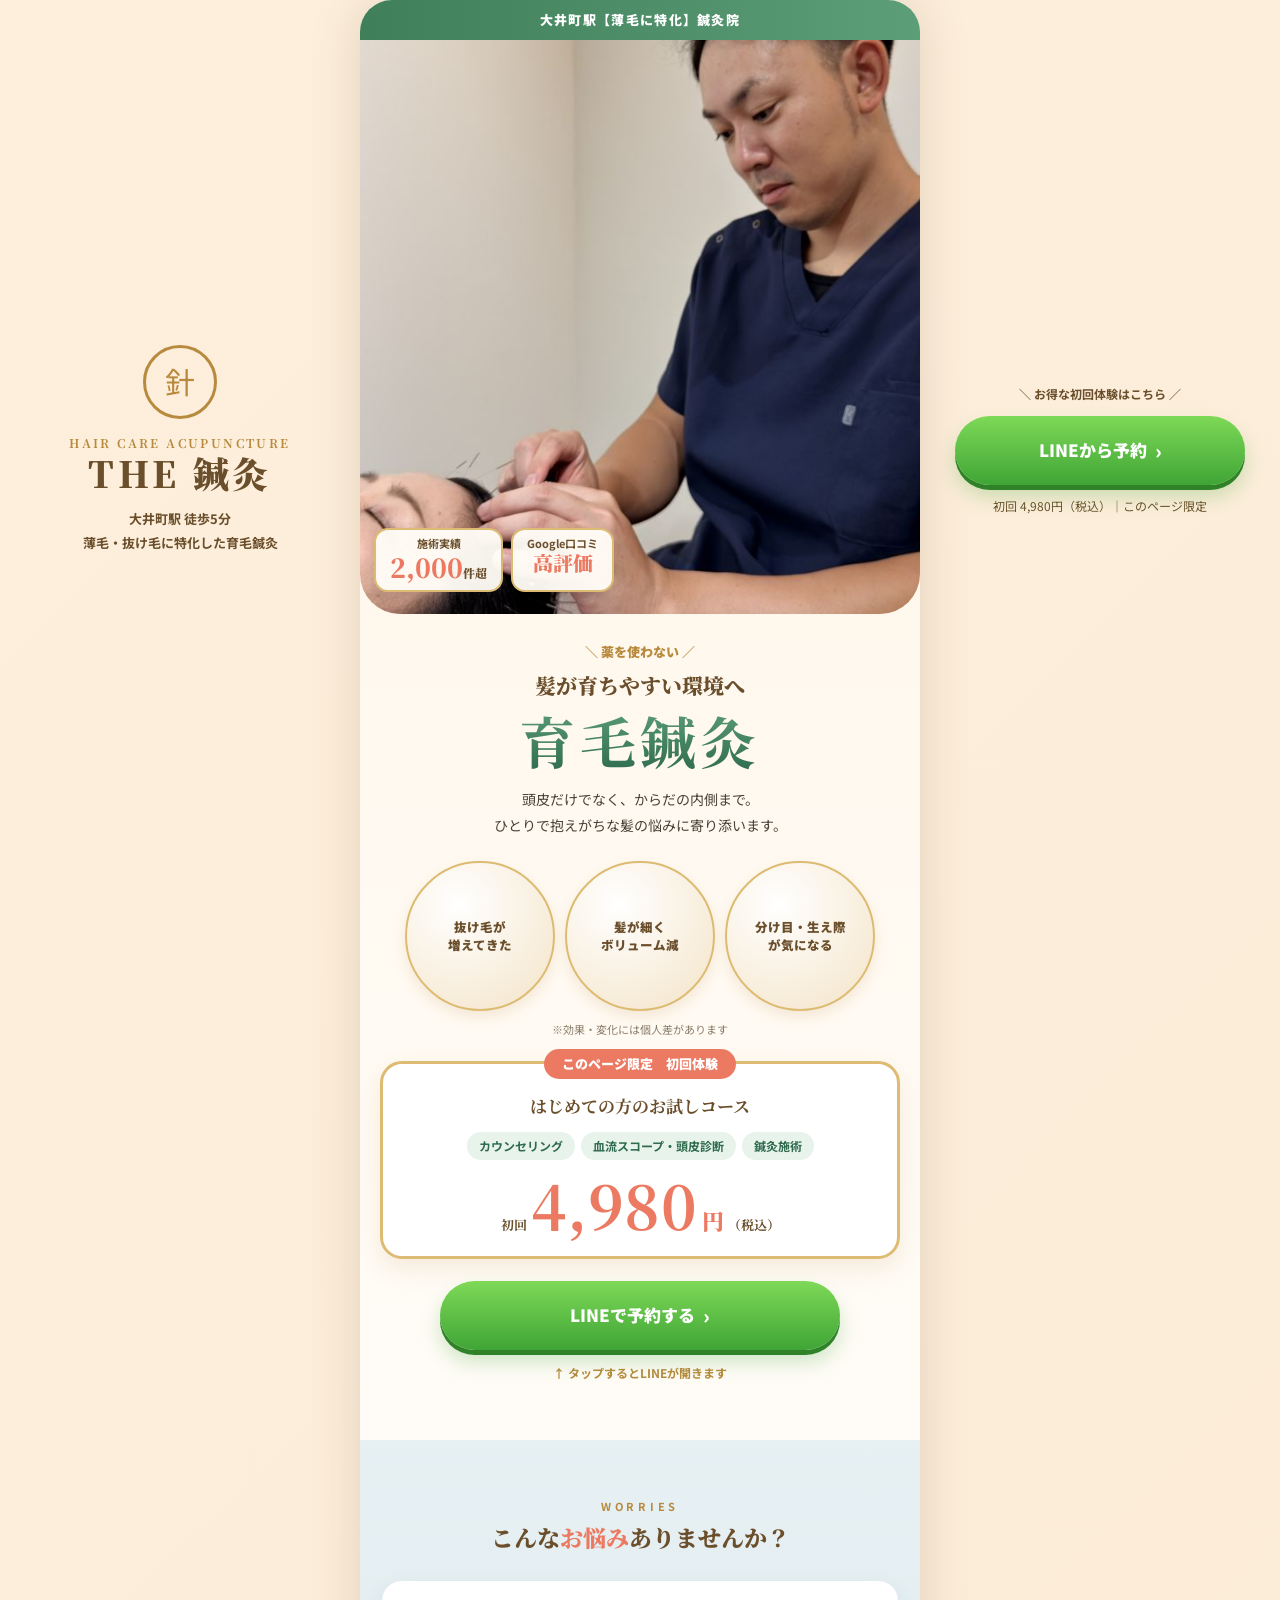
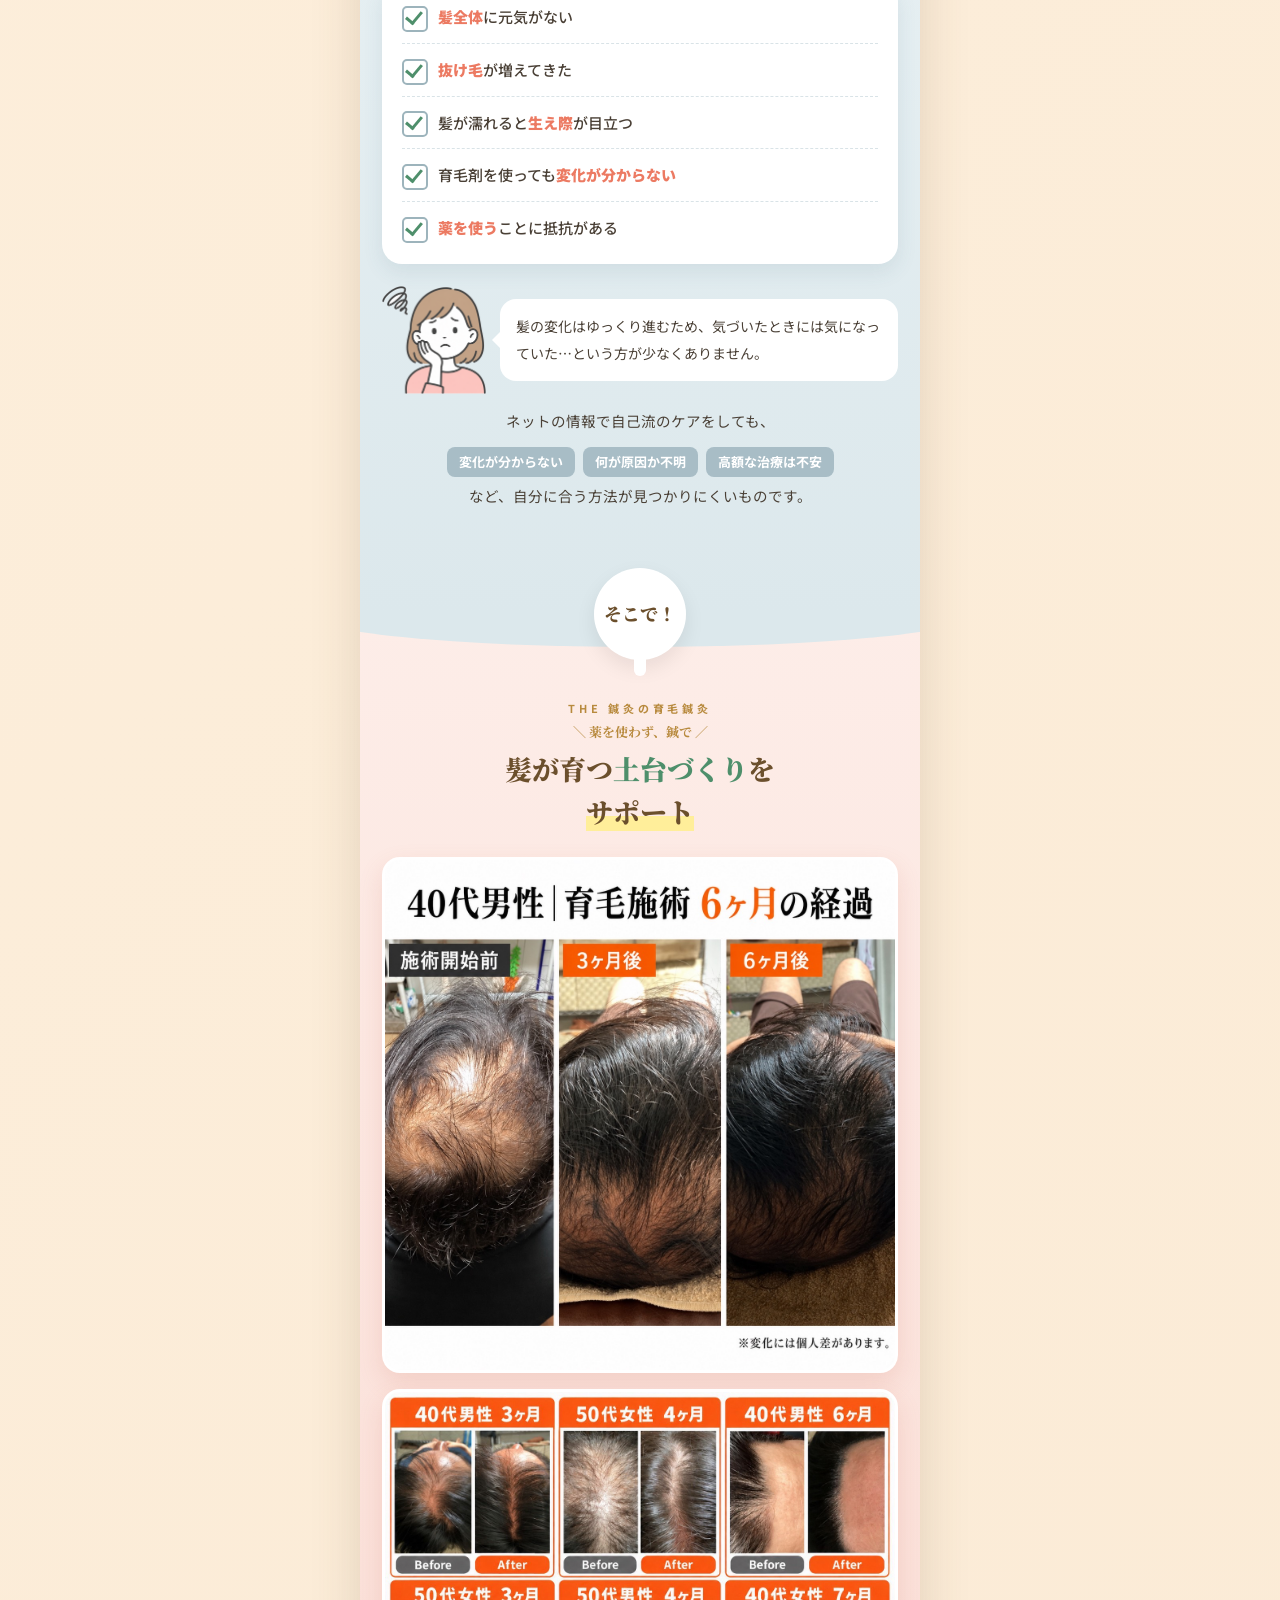
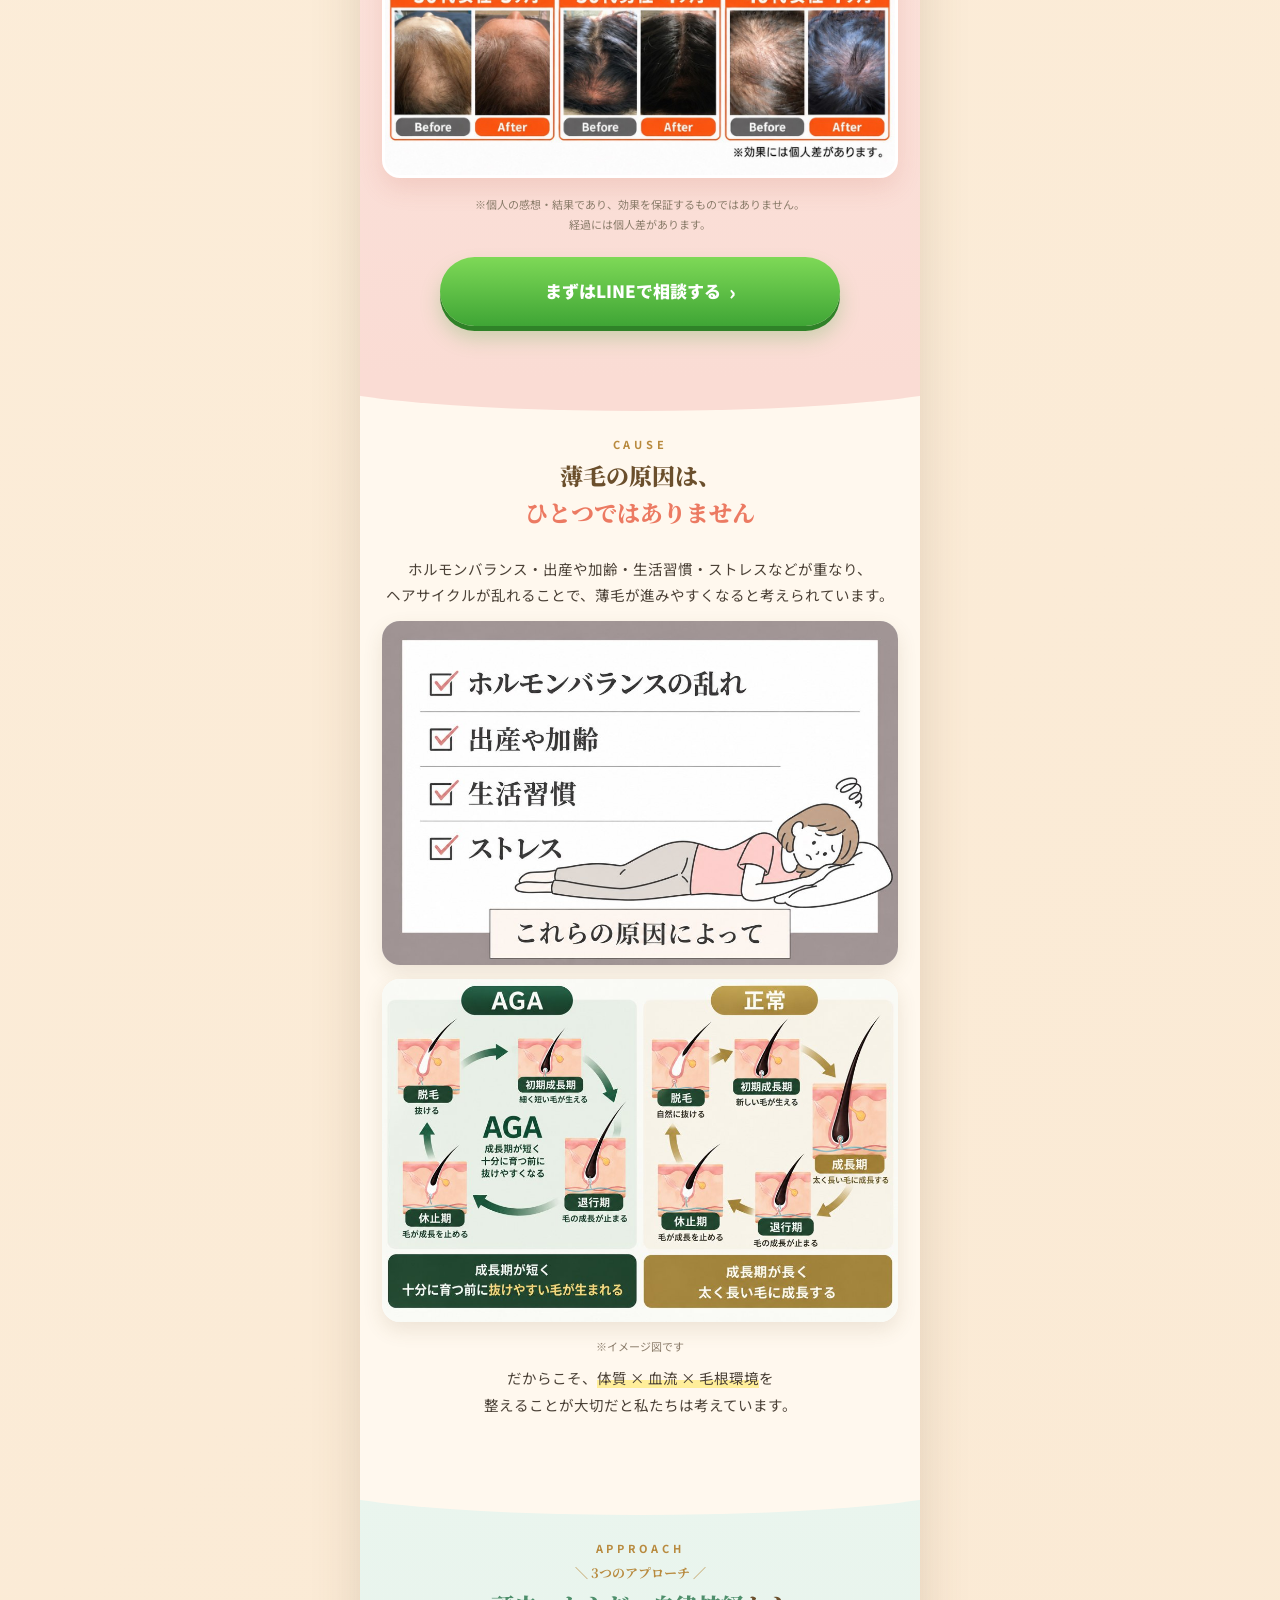
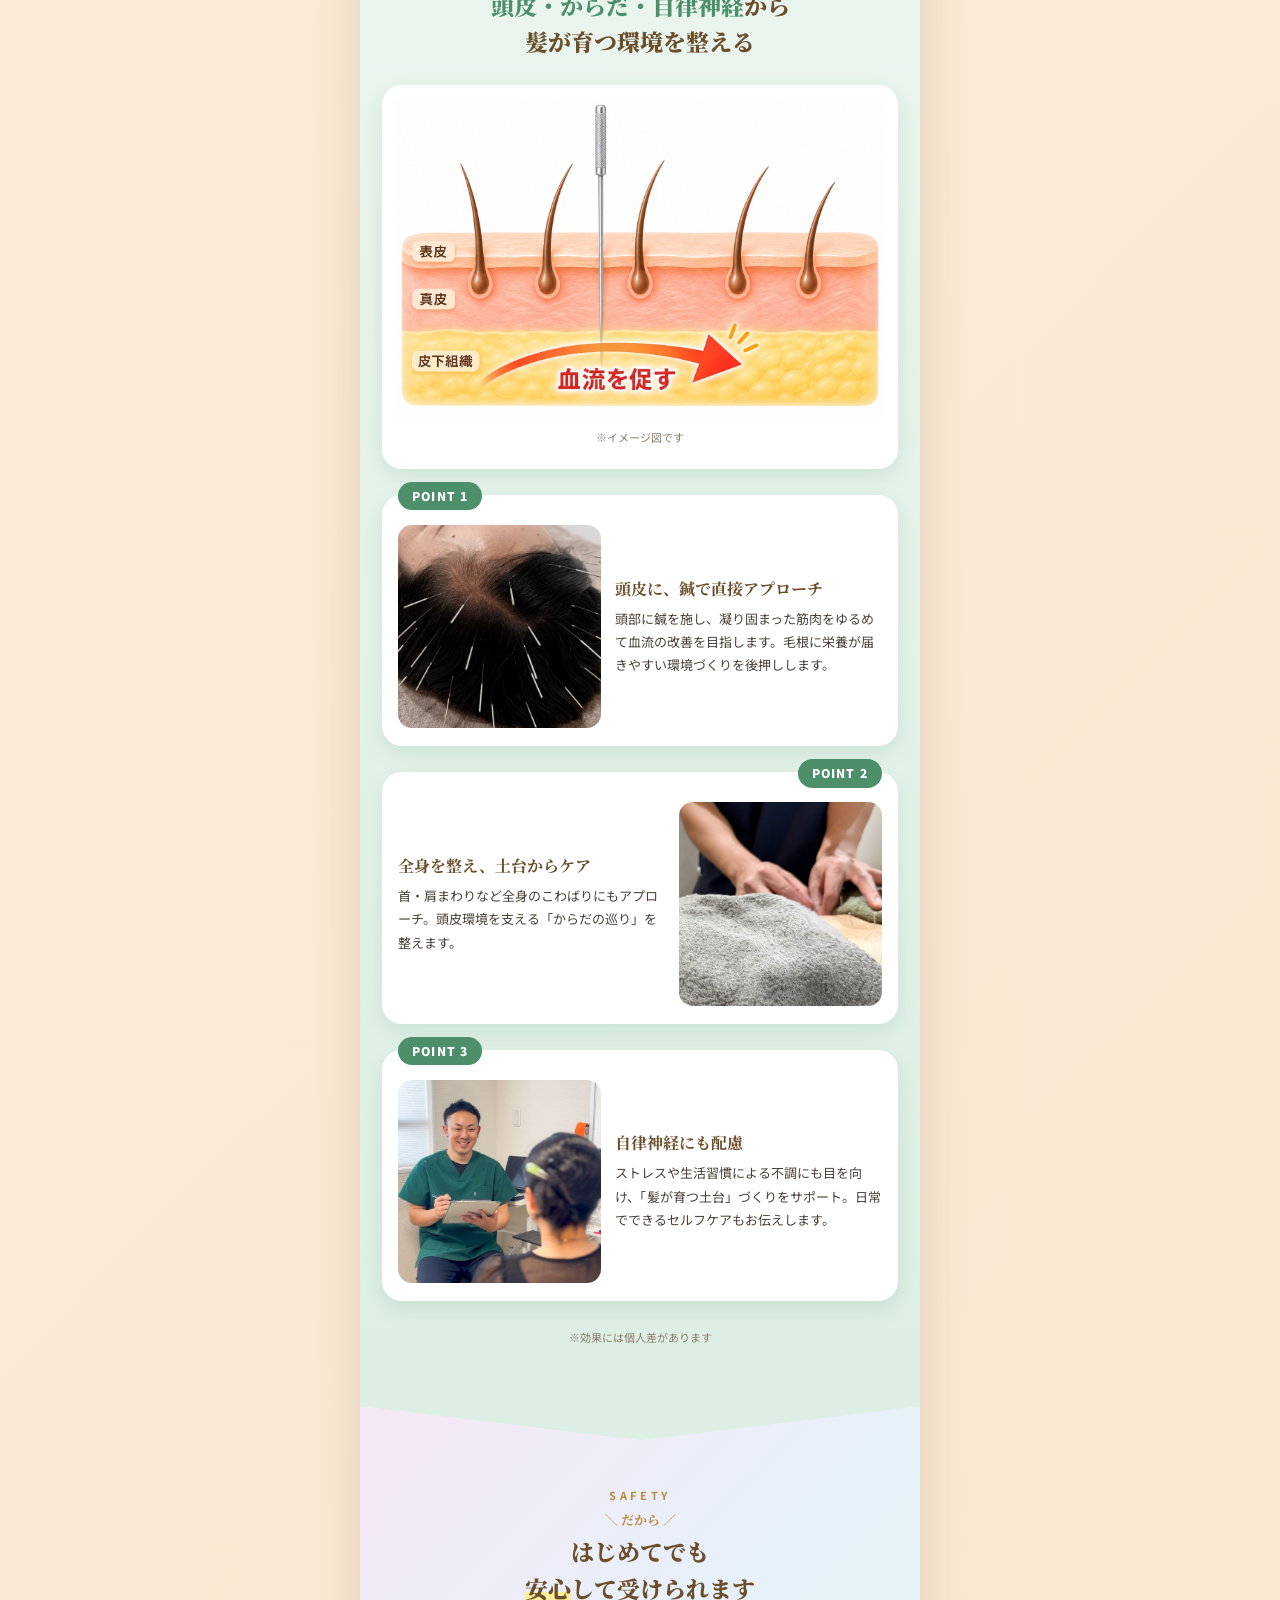
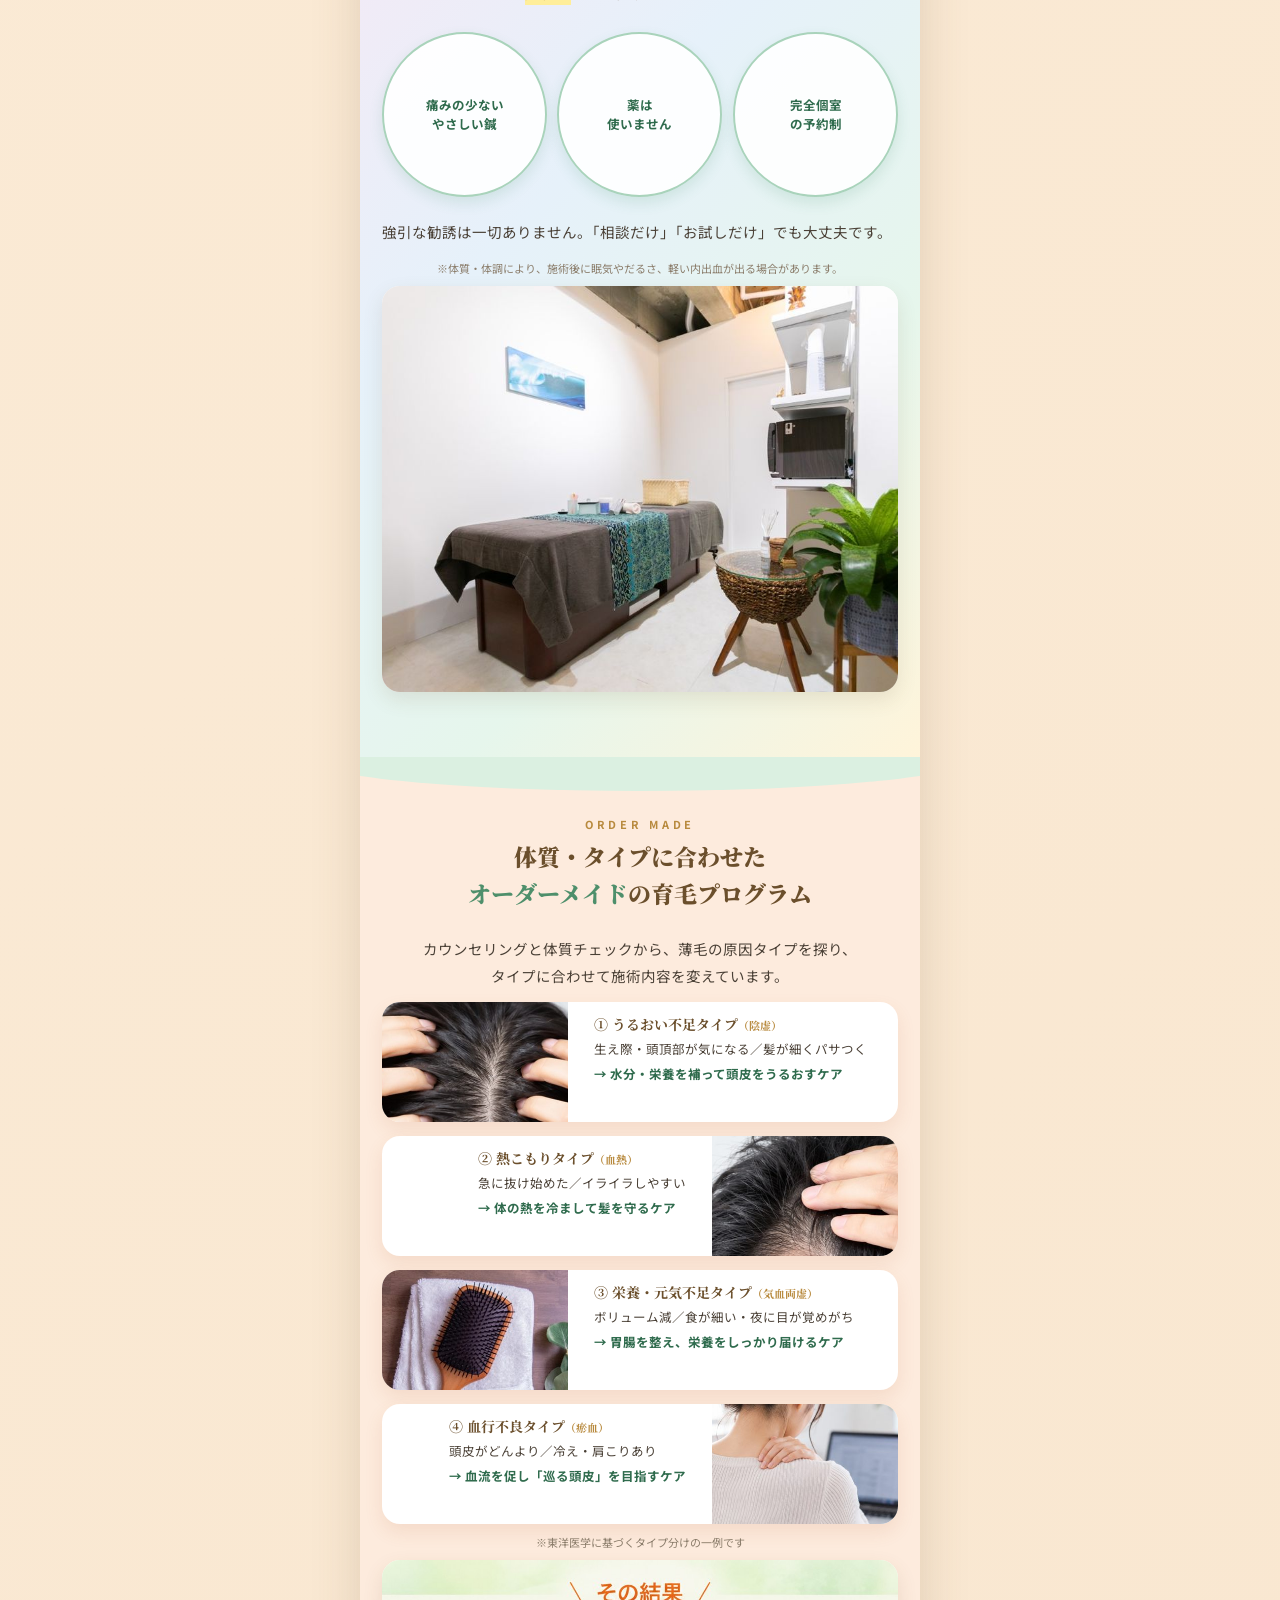
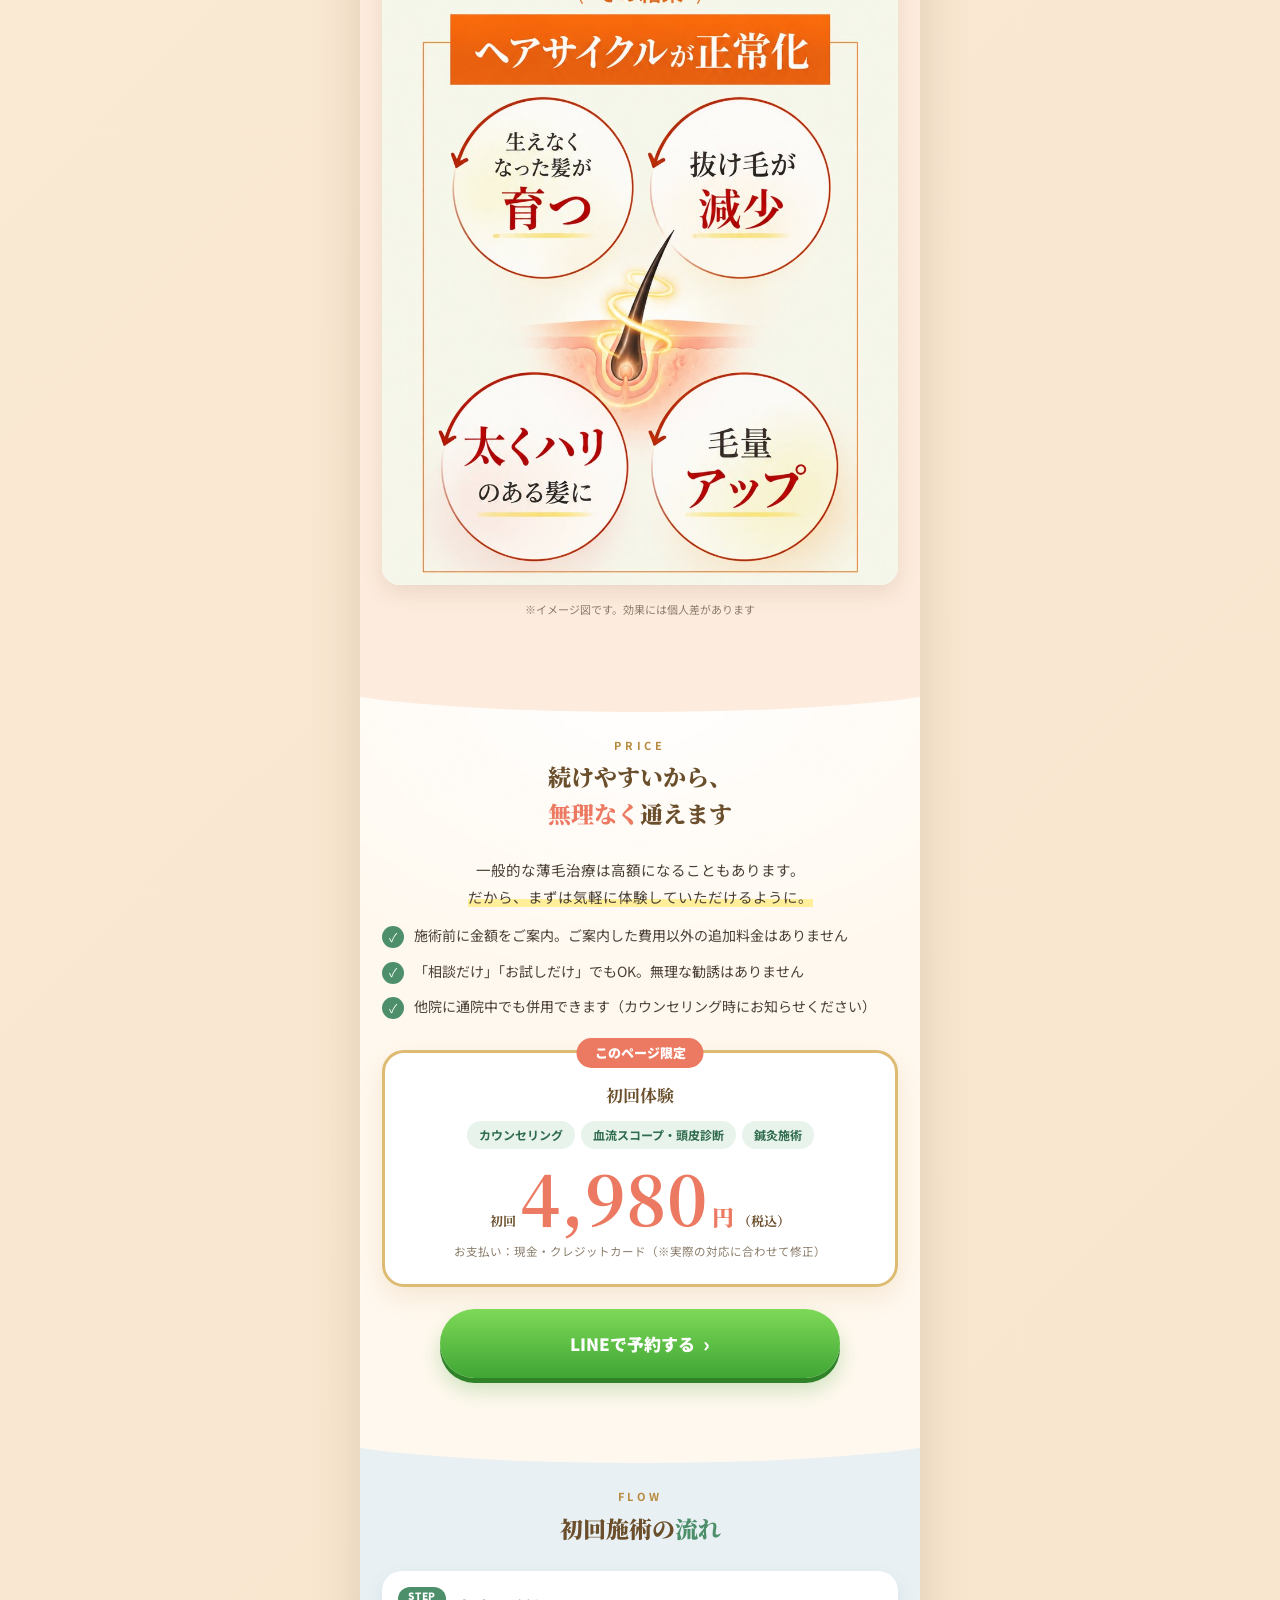
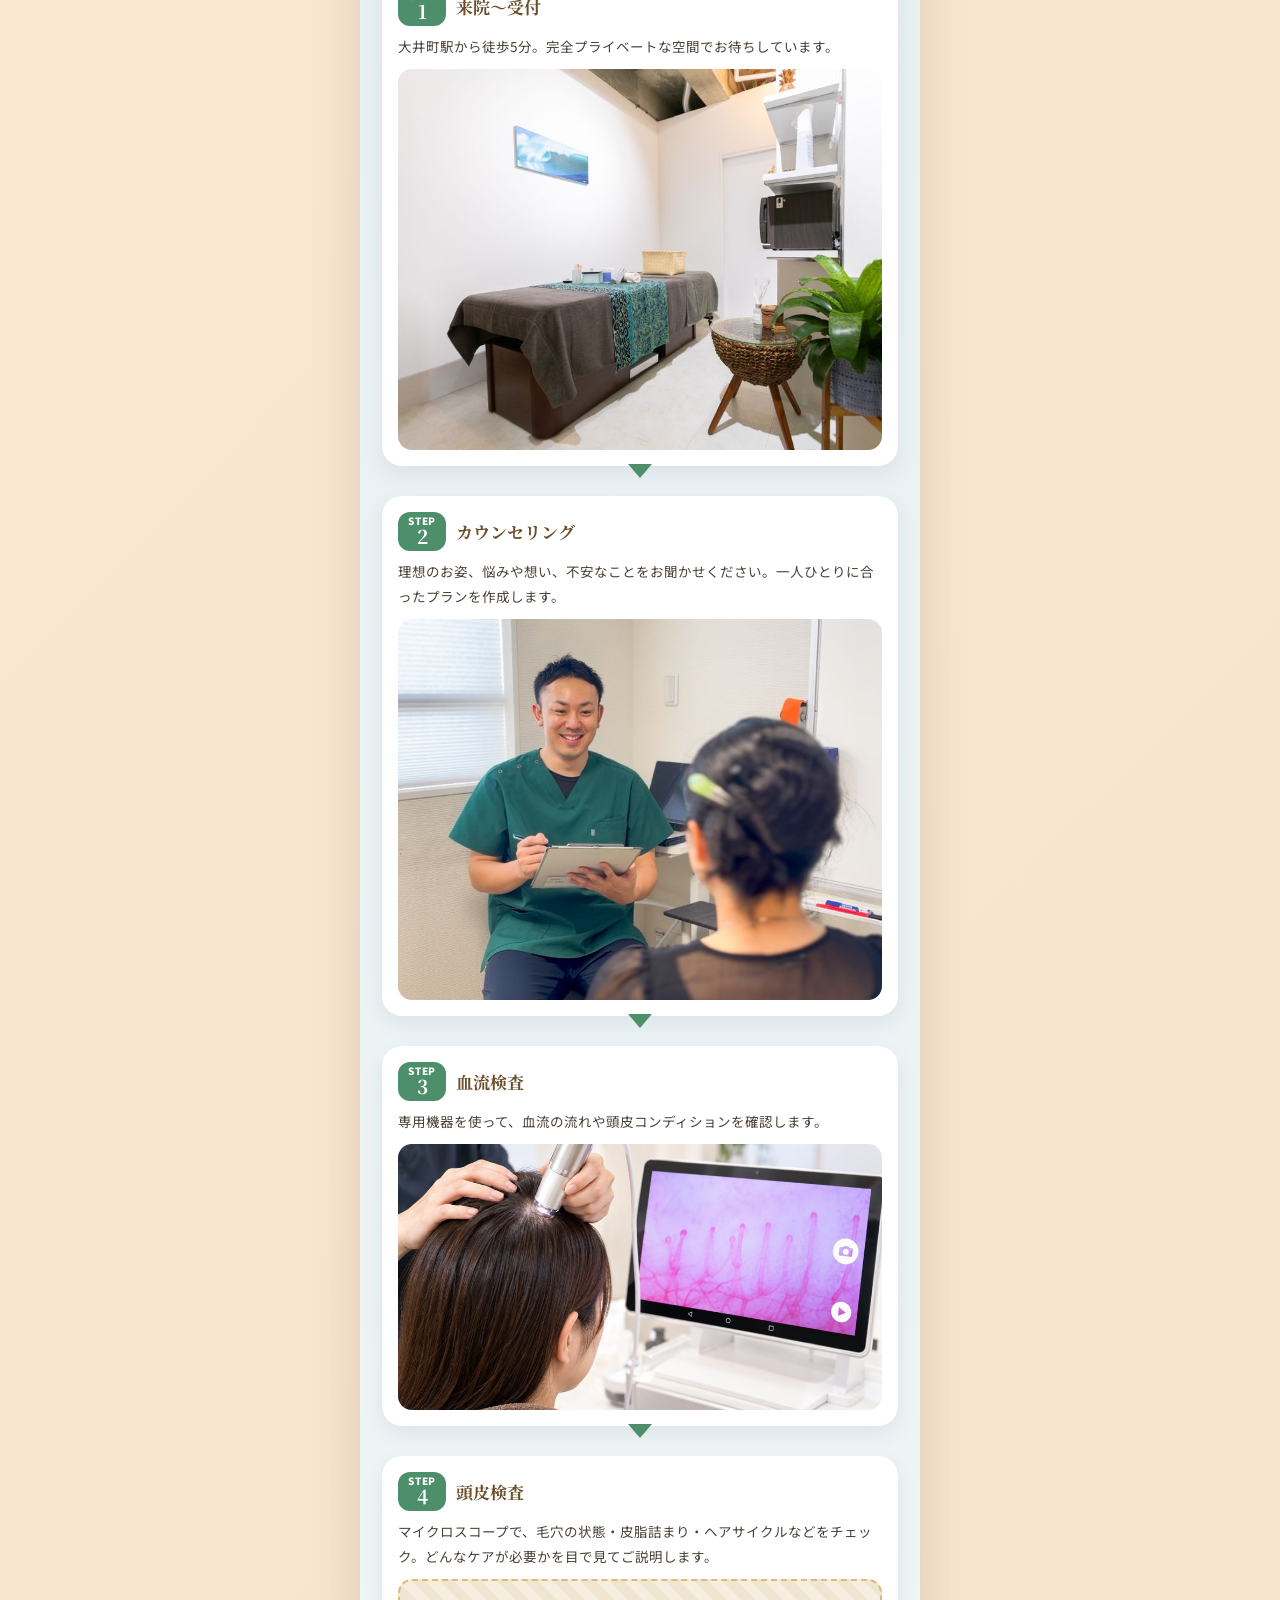
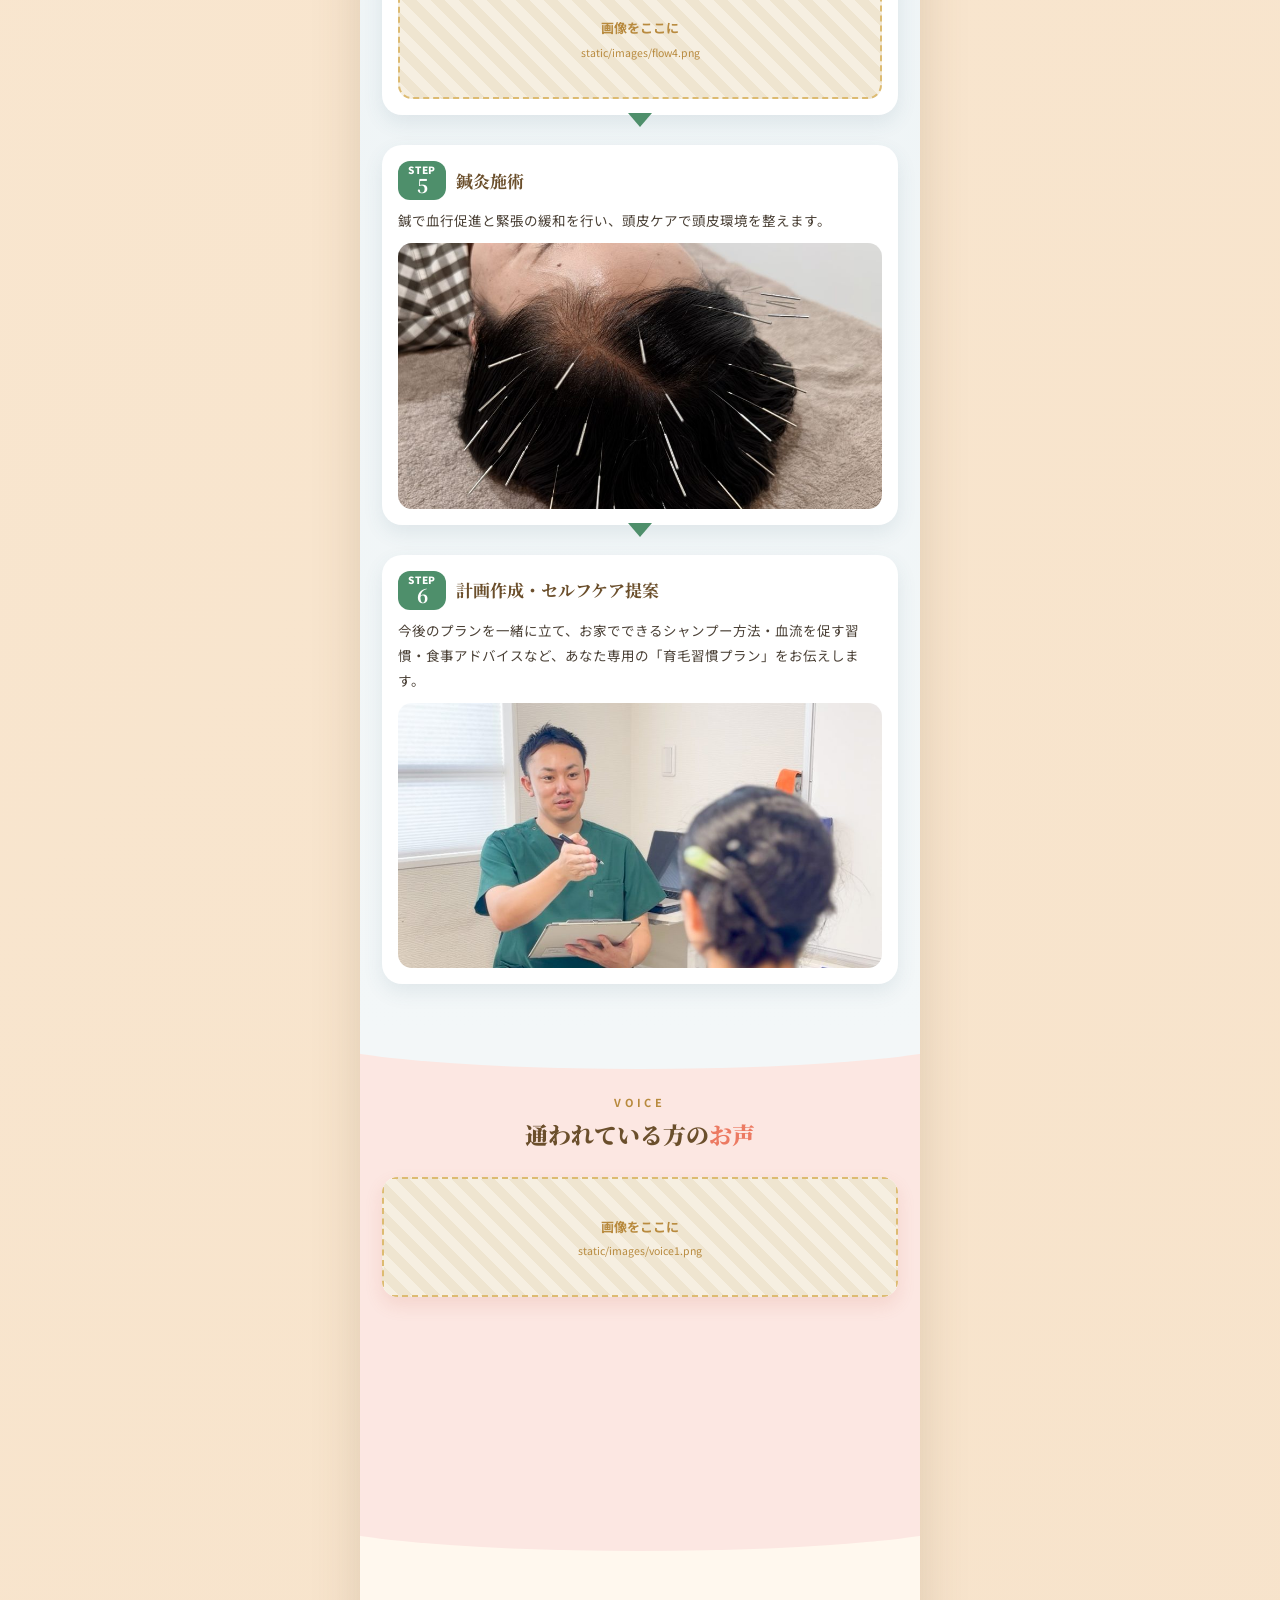
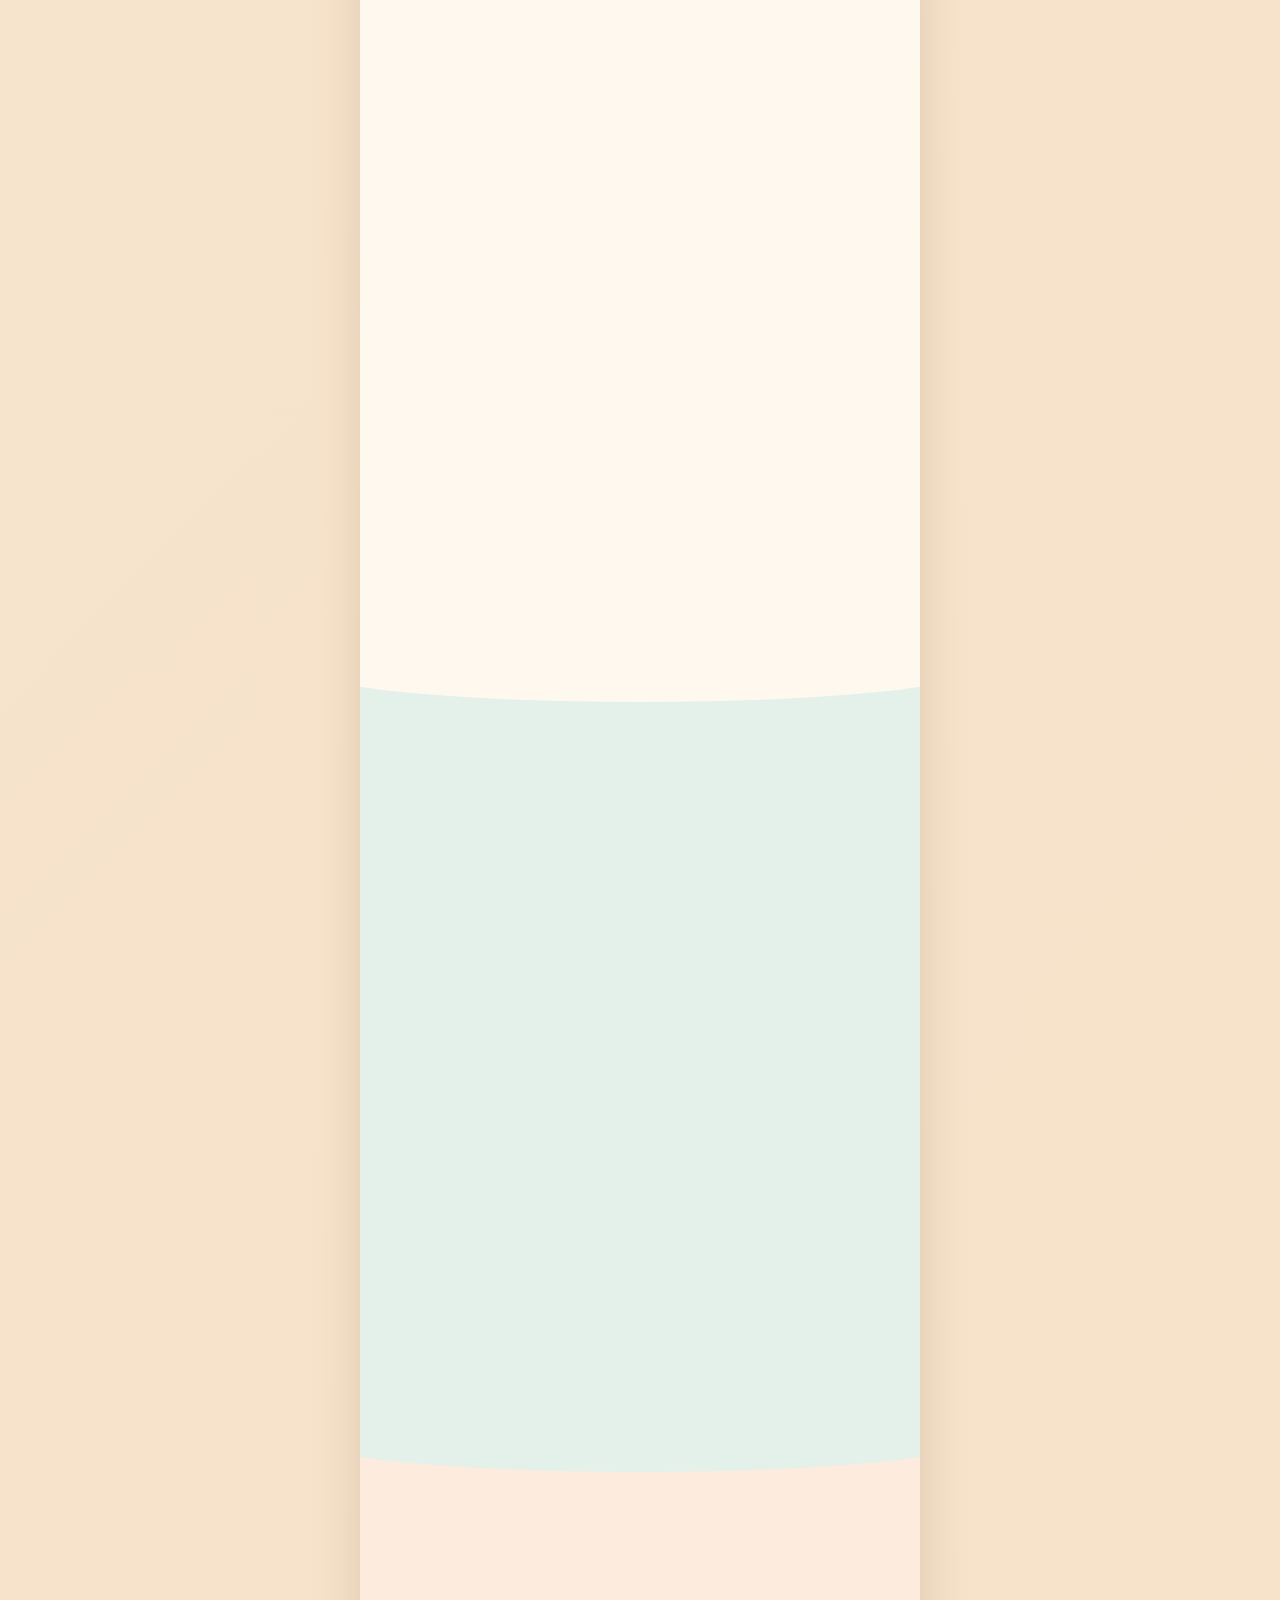
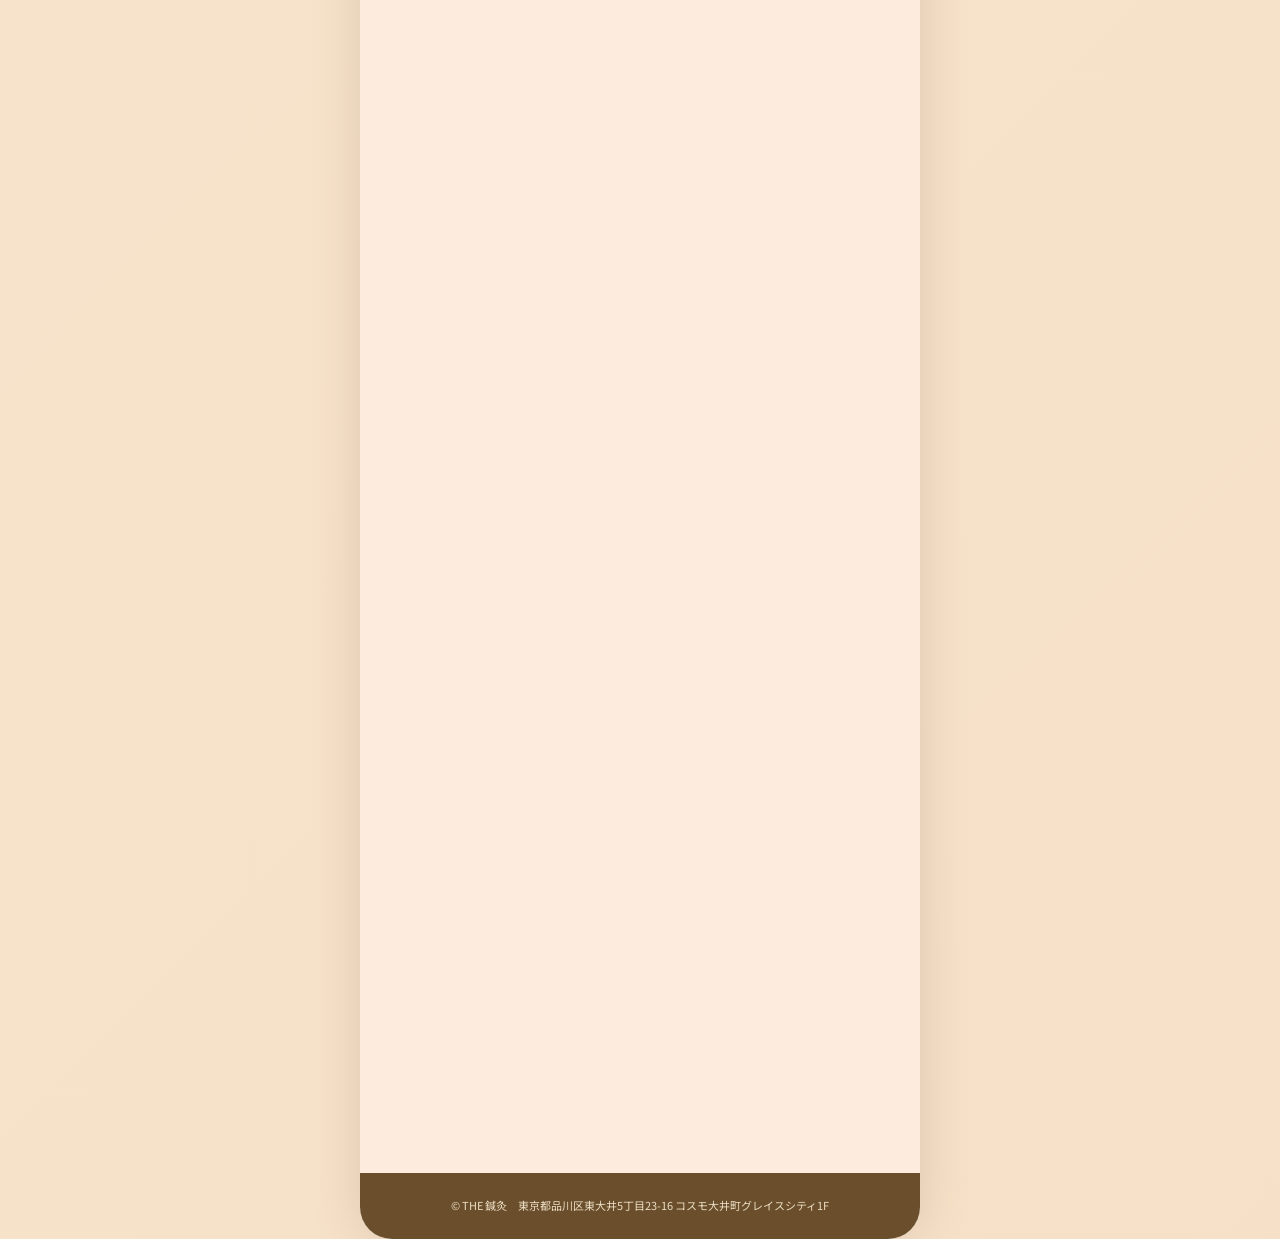
==== commit 8651a6a7: "LPを新デザインに更新 Co-Authored-By: Claude Opus 5.5 <noreply@anthropic.com>" ====
--- a/index.html
+++ b/index.html
@@ -1,889 +1,652 @@
-<!doctype html>
+
+
+<!DOCTYPE html>
 <html lang="ja">
 <head>
-<meta charset="utf-8">
-<meta name="viewport" content="width=device-width,initial-scale=1">
-<title>大井町駅【薄毛に特化】鍼灸院｜東京都品川区東大井で話題の育毛鍼灸はthe鍼灸院</title>
-<meta name="description" content="大井町駅【薄毛に特化】鍼灸院。東京都品川区東大井で話題の育毛鍼灸「the鍼灸院」。2,000件を超える施術実績。薬を使わず、血流・自律神経・頭皮環境にアプローチ。初回カウンセリング＋血流スコープ・頭皮診断＋鍼灸施術 4,980円（税込）。">
+<meta charset="UTF-8">
+<meta name="viewport" content="width=device-width,initial-scale=1,viewport-fit=cover">
+<title>大井町駅【薄毛に特化】鍼灸院｜育毛鍼灸ならTHE 鍼灸</title>
+<meta name="description" content="東京都品川区東大井・大井町駅徒歩5分。薬を使わない育毛鍼灸。カウンセリング・血流スコープ・頭皮診断・鍼灸施術がついた初回4,980円（税込）。">
+<meta property="og:title" content="大井町駅【薄毛に特化】鍼灸院｜THE 鍼灸">
+<meta property="og:description" content="薬を使わない育毛鍼灸。初回4,980円（税込）。">
+
 <link rel="preconnect" href="https://fonts.googleapis.com">
-<link href="https://fonts.googleapis.com/css2?family=Noto+Sans+JP:wght@400;500;700;900&family=Noto+Serif+JP:wght@500;700&display=swap" rel="stylesheet">
+<link rel="preconnect" href="https://fonts.gstatic.com" crossorigin>
+<link href="https://fonts.googleapis.com/css2?family=Noto+Sans+JP:wght@400;500;700;900&family=Noto+Serif+JP:wght@500;700;900&display=swap" rel="stylesheet">
 <style>
+/* =========================================================
+   THE 鍼灸 育毛鍼灸LP
+   ベージュ地 × グリーン × コーラルの差し色。セクションごとに背景色を変えて単調さを回避。
+   ========================================================= */
 :root{
-  --bg:#EBF3E6;          /* ページ背景（淡いグリーン） */
-  --paper:#FFFFFF;
-  --cream:#FFFEF2;
-  --tint:#F5F3E9;
-  --main:#547A3E;
-  --sage:#A5BE8C;
-  --sub:#C9A55C;
-  --text:#4F4840;
-  --ink:#29261F;
-  --accent:#E87835;
-  --accent2:#EBB03F;
-  --red:#B8302B;
-  --hl:#FFFF66;
-  --line1:#8FE870;
-  --line2:#4FAE41;
-  --brown:#75614A;
-  --w:680px;
+  --cream:#FFF8EE;
+  --peach:#FDEBDD;
+  --pink:#FCE7E2;
+  --blue:#E4EEF1;
+  --mint:#E3F1EA;
+  --paper:#FFFCF7;
+
+  --green:#4E8F6B;
+  --green-d:#2F6B4D;
+  --coral:#EC7A62;
+  --gold:#B88A3E;
+  --gold2:#DDBB72;
+  --brown:#6B4F2C;
+  --text:#4A4036;
+  --line1:#7ED957;
+  --line2:#3FA535;
+  --w:560px;
 }
 *{box-sizing:border-box;margin:0;padding:0}
 html{scroll-behavior:smooth}
-body{background:var(--bg);color:var(--text);font-family:"Noto Sans JP",sans-serif;line-height:1.8;-webkit-font-smoothing:antialiased;font-size:16px}
+body{background:#FBEBD8;color:var(--text);font-family:"Noto Sans JP",sans-serif;line-height:1.85;font-size:15px;-webkit-font-smoothing:antialiased}
 img{max-width:100%;display:block}
-a{color:inherit}
-.wrap{max-width:var(--w);margin:0 auto;background:var(--paper);overflow:hidden;position:relative}
-section{position:relative}
-.serif{font-family:"Noto Serif JP",serif}
+a{color:inherit;text-decoration:none}
+ul,ol{list-style:none}
+em{font-style:normal}
+
+/* ---------- レイアウト ---------- */
+.page{display:flex;justify-content:center;align-items:flex-start}
+.side{display:none}
+.wrap{width:100%;max-width:var(--w);background:var(--paper);overflow:hidden;position:relative}
+.sec{position:relative;padding:56px 22px 52px}
+
+/* ---------- セクション背景（毎回変える＋区切りの形） ---------- */
+.s-worry{background:linear-gradient(180deg,#E7F0F3,#DCE8EC);padding-bottom:92px}
+.s-answer{background:linear-gradient(180deg,#FDEDE8,#FADCD4);padding-top:84px}
+.s-cause{background:var(--cream)}
+.s-approach{background:linear-gradient(180deg,#EAF5EE,#DDEFE4)}
+.s-safe{background:linear-gradient(135deg,#F6E8F5 0%,#E6F1FA 38%,#E6F6EC 70%,#FFF4DA 100%);padding-top:78px}
+.s-types{background:var(--peach)}
+.s-price{background:radial-gradient(120% 60% at 50% 0,#fff,transparent 70%),var(--cream)}
+.s-flow{background:linear-gradient(180deg,#E8F0F3,#F3F7F8)}
+.s-voice{background:var(--pink)}
+.s-book{background:var(--cream)}
+.s-faq{background:var(--mint)}
+.s-access{background:var(--peach);padding-bottom:48px}
+
+/* 下に丸みの区切り（次の色へ） */
+.s-answer::before,.s-cause::before,.s-approach::before,.s-types::before,.s-price::before,.s-flow::before,.s-voice::before,.s-book::before,.s-faq::before,.s-access::before{
+  content:"";position:absolute;left:-10%;right:-10%;top:-1px;height:34px;background:var(--prev);border-radius:0 0 50% 50%/0 0 100% 100%;z-index:1}
+.s-answer{--prev:#DCE8EC}.s-cause{--prev:#FADCD4}.s-approach{--prev:var(--cream)}.s-types{--prev:#DBF0E1}
+.s-price{--prev:var(--peach)}.s-flow{--prev:var(--cream)}.s-voice{--prev:#F3F7F8}.s-book{--prev:var(--pink)}
+.s-faq{--prev:var(--cream)}.s-access{--prev:var(--mint)}
+/* 安心：上がV字 */
+.vnotch::before{content:"";position:absolute;left:0;right:0;top:-1px;height:34px;background:#DDEFE4;clip-path:polygon(0 0,100% 0,100% 0,50% 100%,0 0)}
+
+/* 「そこで！」の丸 */
+.bubble{position:absolute;left:50%;bottom:0;transform:translate(-50%,50%);z-index:3;width:92px;height:92px;border-radius:50%;background:#fff;box-shadow:0 8px 20px rgba(0,0,0,.08);display:flex;align-items:center;justify-content:center;font-family:"Noto Serif JP",serif;font-weight:900;color:var(--brown);font-size:18px}
+.bubble::after{content:"";position:absolute;left:50%;bottom:-16px;transform:translateX(-50%);width:12px;height:22px;border-radius:0 0 8px 8px;background:#fff}
+
+/* ---------- 見出し ---------- */
+.eyebrow{font-size:11px;letter-spacing:.34em;color:var(--gold);text-align:center;font-weight:700}
+.h{font-family:"Noto Serif JP",serif;font-weight:900;color:var(--brown);text-align:center;font-size:23px;line-height:1.6;margin:4px 0 24px}
+.h.big{font-size:27px}
+.h .sm{display:block;font-size:13px;font-weight:700;color:var(--gold);margin-bottom:4px}
+.h em.c,em.c{color:var(--coral)}
+.h em.g,em.g{color:var(--green)}
+mark{background:linear-gradient(transparent 62%,#FFEE9A 62%) no-repeat 0 100%/0 100%;color:inherit;transition:background-size .9s .35s ease}
+.in mark,mark.in{background-size:100% 100%}
+.body{font-size:14.5px;margin-bottom:12px}
+.body.c{text-align:center}
+.note{font-size:11px;color:#8b7d6b;text-align:center;margin:8px 0}
 .c{text-align:center}
-.hl{background:linear-gradient(transparent 55%,var(--hl) 55%);padding:0 .1em}
-.hlbox{display:inline-block;background:var(--hl);padding:0 .3em}
-.orange{color:var(--accent)}
-.red{color:var(--red)}
-.note{font-size:11px;color:#8b857b;text-align:right;padding:4px 20px}
-.pad{padding:44px 22px}
-
-/* placeholder */
-.ph{position:relative;background:repeating-linear-gradient(45deg,#f1efe6,#f1efe6 10px,#e9e6d9 10px,#e9e6d9 20px);border:2px dashed var(--sub);border-radius:6px;display:flex;flex-direction:column;align-items:center;justify-content:center;text-align:center;color:#7a6a3c;font-size:13px;font-weight:700;line-height:1.5;padding:10px}
-.ph small{display:block;font-weight:400;font-size:11px;margin-top:2px}
-
-/* FV（Re-Ane LPと同じ並び：実績バナー→写真＋バッジ→大見出し→Before/After→丸3つ） */
-.fv{background:radial-gradient(120% 60% at 20% 45%,rgba(255,255,255,.9),transparent 60%),linear-gradient(180deg,#F1F8EA 0%,#E6F1DD 60%,#EEF6E8 100%);padding:0 0 26px}
-.fv-top{background:linear-gradient(180deg,#6DBA2A,#58A31E);color:#fff;text-align:center;padding:6px 10px 7px;font-family:"Noto Serif JP",serif;font-weight:700;font-size:clamp(20px,6.2vw,30px);letter-spacing:.06em;line-height:1.35}
-.fv-top b{font-size:1.45em;font-weight:700;letter-spacing:.02em}
-.fv-photo{position:relative;margin:14px 12px 0;box-shadow:4px 4px 0 rgba(84,122,62,.35)}
-.fv-photo .hero-img{display:block;width:100%;height:auto;aspect-ratio:1.68/1;object-fit:cover;object-position:50% 50%}
-.seal{position:absolute;left:8px;top:8px;width:30%;max-width:130px;aspect-ratio:1/1;border-radius:50%;background:radial-gradient(circle at 35% 30%,#fff6cf,#e9c96a 55%,#c9a24a);border:3px double #b88a2e;display:flex;flex-direction:column;align-items:center;justify-content:center;text-align:center;font-family:"Noto Serif JP",serif;color:#6b4f12;line-height:1.15;box-shadow:0 2px 6px rgba(0,0,0,.2)}
-.seal small{font-size:10px;font-weight:500}
-.seal b{font-size:clamp(17px,5vw,24px);color:#b5321d;letter-spacing:.04em}
-.seal i{font-style:normal;font-size:8px}
-.seal .seal-note{position:absolute;top:calc(100% + 2px);left:50%;transform:translateX(-50%);white-space:nowrap;font-style:normal;font-size:9.5px;color:#5b4a1e;text-shadow:0 0 3px #fff,0 0 3px #fff,0 0 3px #fff}
-.tag-gold{position:absolute;left:0;top:62%;background:linear-gradient(90deg,#d9bf74,#c8a95a);color:#4a3810;font-family:"Noto Serif JP",serif;font-weight:700;font-size:clamp(13px,3.9vw,18px);padding:6px 10px;letter-spacing:.04em;box-shadow:0 2px 4px rgba(0,0,0,.18)}
-.fv-lead{text-align:center;margin-top:18px;font-family:"Noto Serif JP",serif;font-weight:700;color:#4a4339;font-size:clamp(20px,6.4vw,30px);letter-spacing:.4em;text-indent:.4em;position:relative}
-.fv-lead::before,.fv-lead::after{content:"";position:absolute;top:50%;width:14px;height:2px;background:#6b6455;transition:none}
-.fv-lead span{display:inline-block;position:relative;padding:0 .2em}
-.fv-lead::after{display:block!important;content:"";position:static!important;width:62%;height:5px;margin:2px auto 0;background:linear-gradient(90deg,transparent,#fff 15%,#fff 85%,transparent);opacity:.9;border-radius:3px}
-.fv-lead span::before{content:"＼";position:absolute;left:-1.1em;top:0;font-size:.7em;color:#6b6455;letter-spacing:0}
-.fv-lead span::after{content:"／";position:absolute;right:-1.1em;top:0;font-size:.7em;color:#6b6455;letter-spacing:0}
-.fv-lead::before,.fv-lead::after{display:none}
-.fv-main{text-align:center;font-family:"Noto Serif JP",serif;font-weight:700;font-size:clamp(70px,22vw,118px);line-height:1.05;letter-spacing:.02em;background:linear-gradient(180deg,#3d3524 0%,#5a4a22 40%,#a87c1f 100%);-webkit-background-clip:text;background-clip:text;color:transparent;margin:2px 0 0;filter:drop-shadow(0 2px 0 rgba(255,255,255,.6))}
-.fv-orn{display:flex;align-items:center;gap:8px;margin:2px 22px 0;color:#547A3E}
-.fv-orn::before,.fv-orn::after{content:"";flex:1;height:2px;background:#6b8a58}
-.fv-ba{display:grid;grid-template-columns:53% 1fr;gap:8px;align-items:center;margin:22px 12px 0;position:relative}
-.fv-ba .pair{position:relative;display:grid;grid-template-columns:1fr 1fr;gap:4px}
-.fv-ba .pair{align-items:end}.fv-ba .pair .ph{aspect-ratio:1/1.05;padding:2px;font-size:11px}
-.fv-ba .pair>div:nth-child(2) .ph{aspect-ratio:1/1.3;margin-top:-14%;position:relative;z-index:2}
-.fv-ba .tri{position:absolute;left:50%;top:42%;width:0;height:0;border-top:16px solid transparent;border-bottom:16px solid transparent;border-left:20px solid var(--accent);z-index:3;transform:translateX(-50%)}
-.fv-ba .cap{display:block;text-align:center;font-weight:900;font-size:clamp(17px,5.4vw,26px);margin-top:6px}
-.fv-ba .cap{background:rgba(255,255,255,.85);margin:6px 8px 0;line-height:1.35}.fv-ba .cap.b{color:#4f7a3a}.fv-ba .cap.a{color:#ee7a2a;margin-top:12px}
-.fv-ba .age{position:absolute;left:6px;bottom:6px;font-weight:900;color:#fff;font-size:clamp(15px,5vw,24px);text-shadow:0 1px 4px rgba(0,0,0,.6),0 0 2px rgba(0,0,0,.5);z-index:4;letter-spacing:.02em}.fv-ba .afterwrap{position:relative}
-.fv-ba .say{text-align:left;padding:0 0 26px}
-.fv-ba .say p{white-space:nowrap;margin-bottom:-2px!important;font-family:"Noto Serif JP",serif;font-weight:700;color:#4a5a3c;font-size:clamp(12px,3.7vw,19px);letter-spacing:.06em;margin:0 0 4px}
-.fv-ba .say strong{display:block;font-family:"Noto Serif JP",serif;font-size:clamp(32px,10vw,54px);line-height:1.15;color:#3d3830;padding:.3em 0 2px 4px;margin-top:2px;background:linear-gradient(transparent 62%,#cdd8bf 62%);white-space:nowrap;letter-spacing:-.02em}
-.fv-ba .say .ch{display:inline-block;position:relative;margin-right:.01em}
-.fv-ba .say .ch::before{content:"";position:absolute;left:50%;top:-.27em;width:.17em;height:.17em;border-radius:50%;background:#3d3830;transform:translateX(-50%)}
-.fv-note{font-size:10.5px;color:#7b756b;text-align:right;margin:4px 14px 0}
-
-.fv-head{background:#fff}
-.fv-h1a{font-size:clamp(15px,4.6vw,23px);font-weight:900;color:#3a3a3a;padding:8px 14px 2px;letter-spacing:.01em;line-height:1.4}
-.fv-h1b{font-size:clamp(12px,3.75vw,24px);font-weight:900;color:#2f2f2f;padding:2px 10px 4px;line-height:1.4;background:#E6EBDD;letter-spacing:-.02em;text-shadow:0 0 3px #fff,0 0 3px #fff,1px 1px 0 #fff,-1px -1px 0 #fff,2px 2px 3px rgba(0,0,0,.25);white-space:nowrap}
-.fv-top{background:#6FA83A!important;font-weight:500!important;letter-spacing:.08em!important;margin:0;padding:3px 10px 5px!important;font-size:clamp(20px,6vw,28px)!important}
-.fv-top b{font-weight:500!important;font-size:1.5em!important}
-/* generic headings */
-.h-box{display:block;margin:0 auto 20px;max-width:420px;background:#fff;border:3px solid var(--main);border-radius:14px;box-shadow:5px 5px 0 var(--main);padding:12px 10px;text-align:center;font-family:"Noto Serif JP",serif;font-weight:700;color:var(--main);font-size:clamp(20px,5.6vw,28px);line-height:1.45}
-.h-band{background:var(--brown);color:#fff;text-align:center;padding:12px;font-weight:700;font-size:20px;font-family:"Noto Serif JP",serif}
-.big{font-family:"Noto Serif JP",serif;font-weight:700;font-size:clamp(22px,6.4vw,32px);line-height:1.5;color:var(--ink)}
-.mid{font-size:17px;font-weight:700;line-height:1.8}
-
-/* triple point（オレンジの丸3つ） */
-.circles{display:grid;grid-template-columns:repeat(3,1fr);gap:4px;padding:20px 4px 22px;background:#fff}
-.circle{aspect-ratio:1/1;border-radius:50%;background:radial-gradient(circle at 50% 18%,#f9a762 0%,#ef7f2e 45%,#e5670f 100%);box-shadow:inset 0 0 0 5px rgba(255,200,150,.55),0 3px 8px rgba(232,120,53,.35);color:#fff;display:flex;flex-direction:column;align-items:center;justify-content:center;text-align:center;padding:6px;font-weight:900;line-height:1.35;font-size:clamp(13px,4vw,19px)}
-.circle .ck{width:26px;height:14px;border-left:5px solid #fff;border-bottom:5px solid #fff;transform:rotate(-45deg) scale(.8);margin:0 0 8px;border-radius:2px}
-.circle small{display:block;font-size:.62em;font-weight:700;margin-top:3px;letter-spacing:.06em}
-
-/* offer */
-.offer{padding:26px 16px 30px;text-align:center;background:#fff}
-.offer-tag{display:inline-block;background:linear-gradient(90deg,#75614A,#9c8a74,#75614A);color:#fff;font-family:"Noto Serif JP",serif;font-weight:700;padding:6px 44px;border-radius:99px;font-size:18px;position:relative}
-.offer-tag::after{content:"";position:absolute;left:50%;bottom:-9px;transform:translateX(-50%);border:9px solid transparent;border-bottom:0;border-top-color:#8a785f}
-.offer-card{margin:12px auto 0;max-width:520px;background:#fff;box-shadow:0 6px 18px rgba(0,0,0,.12);border-radius:8px;padding:22px 14px 16px;display:flex;align-items:center;justify-content:center;gap:10px;flex-wrap:wrap}
-.offer-list{font-weight:700;font-size:14px;line-height:1.7;text-align:center;color:#5c554b}
-.first{border:2px solid #c98f8f;color:var(--accent);font-weight:900;font-size:14px;padding:6px 8px;border-radius:4px;line-height:1.2;writing-mode:horizontal-tb}
-.price{font-weight:900;font-size:clamp(50px,15vw,74px);line-height:1;background:linear-gradient(180deg,var(--accent),#ef5e50);-webkit-background-clip:text;background-clip:text;color:transparent;letter-spacing:-.02em}
-.price{display:flex;align-items:flex-end;gap:2px}.price small{font-size:.26em;line-height:1.25;-webkit-text-fill-color:var(--accent);padding-bottom:.35em;text-align:left}
-.tap{display:inline-block;background:var(--hl);color:#6BA82F;font-weight:900;font-size:15px;padding:2px 14px;border-radius:4px;box-shadow:0 2px 4px rgba(0,0,0,.15);position:relative;z-index:2;margin-top:22px;margin-bottom:-14px}
-.cta{display:flex;align-items:center;justify-content:center;gap:10px;max-width:520px;margin:0 auto;padding:22px 16px 20px;border-radius:99px;background:linear-gradient(180deg,var(--line1),var(--line2) 55%,#5DBB4A);border:2px solid #56B043;color:#fff;font-weight:900;font-size:clamp(22px,6.4vw,30px);text-decoration:none;letter-spacing:.06em;box-shadow:0 5px 0 #3f8a34,0 10px 18px rgba(0,0,0,.18);transition:transform .15s}
-.cta:hover{transform:translateY(2px)}
-.cta i{width:30px;height:30px;border-radius:50%;background:#fff;color:var(--line2);font-style:normal;display:flex;align-items:center;justify-content:center;font-size:20px;font-weight:900}
-
-/* voices */
-.voice{background:var(--tint);padding:40px 16px}
-.ba{background:#fff;border-radius:10px;padding:14px;margin-bottom:16px;box-shadow:0 2px 8px rgba(0,0,0,.06)}
-.ba-pair{display:grid;grid-template-columns:1fr 1fr;gap:8px;position:relative}
-.ba-pair .lab{border-radius:99px;color:#fff;font-weight:900;text-align:center;font-size:20px;letter-spacing:.08em;padding:2px 0;margin-bottom:8px}
-.lab.b{background:#959595}.lab.a{background:linear-gradient(90deg,var(--accent),var(--accent2))}
-.ba-pair .ph{aspect-ratio:1/1}
-.ba-arrow{position:absolute;left:50%;top:62%;transform:translate(-50%,-50%);width:44px;height:44px;border-radius:50%;background:var(--accent);color:#fff;display:flex;align-items:center;justify-content:center;font-weight:900;z-index:2;font-size:22px}
-.ba-cap{background:linear-gradient(90deg,#EC8E52,#F1A567);color:#fff;font-weight:700;padding:8px 12px;margin-top:8px;display:flex;justify-content:space-between;align-items:center;font-size:15px}
-.ba-cap span{background:#fff;color:#c9808a;font-size:12px;padding:2px 12px;border-radius:3px}
-.grid6{display:grid;grid-template-columns:1fr 1fr;gap:10px;margin-top:8px}
-.grid6 .ph{aspect-ratio:4/3}
-
-
-/* 2枚並び写真＋「お喜びの声が続々と！」 */
-.pair-photos{display:grid;grid-template-columns:1fr 1fr;gap:0;margin:0 2px;background:#fff}
-.pair-photos img{display:block;width:100%;height:auto;aspect-ratio:1.27/1;object-fit:cover}
-.voice-hd{text-align:center;position:relative;padding:6px 0 4px}
-.voice-hd h2{font-family:"Noto Serif JP",serif;font-weight:700;font-size:clamp(27px,8.4vw,42px);letter-spacing:.06em;line-height:1.4;background:linear-gradient(180deg,#a2542a 0%,#c8743c 60%,#d9894a 100%);-webkit-background-clip:text;background-clip:text;color:transparent;padding:6px 0 8px;margin:0 -16px;position:relative}
-.voice-hd h2::before{content:"";position:absolute;inset:8px 6% 4px;background:radial-gradient(ellipse at center,#fff 0%,rgba(255,255,255,.95) 55%,rgba(255,255,255,0) 100%);z-index:-1;border-radius:50%/40%}
-.voice-hd .lead{font-family:"Noto Serif JP",serif;font-weight:500;color:#5a5148;font-size:clamp(14px,4.2vw,20px);letter-spacing:.08em;margin-top:18px}
-.voice-hd .lead2{font-family:"Noto Serif JP",serif;font-weight:500;color:#4a423b;font-size:clamp(26px,8vw,40px);line-height:1.45;letter-spacing:.04em;position:relative;padding:4px 0 8px}
-.voice-hd .lead2::before,.voice-hd .lead2::after{content:"❦";position:absolute;top:50%;transform:translateY(-50%);font-size:clamp(46px,14vw,74px);color:rgba(201,165,92,.28);line-height:1}
-.voice-hd .lead2::before{left:2%}.voice-hd .lead2::after{right:2%;transform:translateY(-50%) scaleX(-1)}
-.voice-hd .lead2 span{position:relative;z-index:1}
-
-/* assurance（吹き出し付き院長写真・エリア・ご予約案内） */
-.say-sec{background:#F5F1EE;padding:14px 8% 7px}
-.doc{display:grid;grid-template-columns:30% 64%;justify-content:space-between;align-items:end;margin-bottom:-1px;position:relative;z-index:2}
-.doc img{width:83%;margin-left:17%;height:auto;display:block}
-.doc .bub{position:relative;background:#F8F5F2;border:1px solid #c9c3b9;border-radius:5px;padding:11px 6px 12px;font-family:"Noto Serif JP",serif;font-weight:500;color:#6a645b;font-size:clamp(10px,3.05vw,15px);line-height:1.7;letter-spacing:0;text-align:center;margin-bottom:11%}
-.doc .bub::before{content:"";position:absolute;left:-7px;top:50%;margin-top:-6px;width:12px;height:12px;background:#F8F5F2;border-left:1px solid #c9c3b9;border-bottom:1px solid #c9c3b9;transform:rotate(45deg)}
-.area{position:relative;border:1px solid #8e7b64;border-radius:22px;background:#fff;overflow:hidden;aspect-ratio:1.88/1;padding:6.5% 4.4% 3%;display:flex;flex-direction:column;justify-content:space-between}
-.area .areamap{position:absolute;inset:0;z-index:0}
-.area .areamap svg{display:block;width:100%;height:100%}
-.area .chips{position:relative;z-index:1;display:grid;grid-template-columns:repeat(3,1fr);gap:5px 5px;width:69%}
-.area .chips span{background:#FBF3E8;border-radius:5px;text-align:center;font-weight:700;color:#4f4840;font-size:clamp(12px,3.6vw,16px);line-height:1.45;padding:1px 0;box-shadow:0 1px 2px rgba(0,0,0,.05)}
-.area .tx{position:relative;z-index:1}
-.area .t1{font-weight:900;color:#4a443d;font-size:clamp(13px,4.2vw,20px);letter-spacing:.02em;white-space:nowrap;text-shadow:0 0 5px #fff,0 0 5px #fff,0 0 4px #fff;margin:0 0 3px}
-.area .t2{font-weight:900;font-size:clamp(21px,6.5vw,34px);letter-spacing:.02em;line-height:1.25;white-space:nowrap;background:linear-gradient(90deg,#df4c3a,#ec8453);-webkit-background-clip:text;background-clip:text;color:transparent;filter:drop-shadow(0 0 4px #fff) drop-shadow(0 0 3px #fff);margin:0}
-.thanks{background:#fff;text-align:center;padding:20px 18px 6px;border-top:2px dotted #d6cfc2;margin-top:6px}
-.thanks .s1{font-family:"Noto Serif JP",serif;font-weight:700;color:#5f5547;font-size:clamp(16px,4.8vw,22px);letter-spacing:.1em;position:relative;display:inline-block;padding:0 1.4em}
-.thanks .s1::before{content:"＼";position:absolute;left:0;color:#c9a55c}
-.thanks .s1::after{content:"／";position:absolute;right:0;color:#c9a55c}
-.thanks .s2{font-family:"Noto Serif JP",serif;font-weight:700;color:#5a4a3a;font-size:clamp(19px,5.9vw,31px);line-height:1.5;letter-spacing:.02em;margin:8px 0 12px;padding-bottom:14px;border-bottom:1px dotted #d6cfc2}
-.thanks .s2 em{font-style:normal;color:#e87835}
-.thanks .s2 small{font-size:.7em}
-.care{display:grid;grid-template-columns:22% 1fr;gap:10px;align-items:center;text-align:left;padding:10px 4px 8px}
-.care .hands{filter:sepia(1) saturate(.7) brightness(1.15) contrast(.9);font-size:clamp(46px,14vw,70px);color:#c9a55c;text-align:center;line-height:1}
-.care p{font-weight:700;color:#5a4a3a;font-size:clamp(11px,3.3vw,17px);line-height:1.8}
-.care p b{color:#e87835;font-weight:700}
-.linebox{margin:6px 12px 0;border:3px solid #7bc15a;border-radius:20px;background:linear-gradient(180deg,#f6fbe9,#fffef2);padding:14px 12px 12px;display:grid;grid-template-columns:58px 1fr;gap:10px;align-items:center;text-align:left}
-.linebox .li{width:58px;height:58px;border-radius:14px;background:#4FB848;color:#fff;font-weight:900;font-size:13px;display:flex;align-items:center;justify-content:center;box-shadow:0 2px 0 #3a8f35}
-.linebox p{font-weight:700;color:#5a4a3a;font-size:clamp(12px,3.5vw,17px);line-height:1.6}
-.linebox p b{color:#4a9a2e;font-size:1.25em}
-
-/* approach */
-.approach{background:var(--cream);padding:44px 22px}
-.venn{display:flex;justify-content:center;gap:0;margin:22px 0}
-.venn div{width:112px;height:112px;border-radius:50%;background:rgba(84,122,62,.16);border:2px solid var(--main);display:flex;align-items:center;justify-content:center;text-align:center;font-weight:700;color:var(--main);font-size:13px;line-height:1.4;margin:0 -12px}
-.venn div:nth-child(2){background:rgba(232,120,53,.16);border-color:var(--accent);color:#b3521b}
-.venn div:nth-child(3){background:rgba(201,165,92,.2);border-color:var(--sub);color:#7a6a3c}
-
-/* worry */
-.worry{padding:44px 22px;background:#fff}
-.checks{list-style:none;max-width:460px;margin:18px auto}
-.checks li{background:var(--tint);border:2px solid var(--sage);border-radius:10px;padding:12px 14px 12px 46px;margin-bottom:10px;font-weight:700;position:relative;font-size:16px;line-height:1.6}
-.checks li::before{content:"✓";position:absolute;left:12px;top:50%;transform:translateY(-50%);width:26px;height:26px;background:var(--main);color:#fff;border-radius:6px;display:flex;align-items:center;justify-content:center;font-size:17px}
-.dark{background:#524a42;color:#fff;text-align:center;padding:26px 22px 40px;clip-path:polygon(0 0,100% 0,100% 82%,50% 100%,0 82%)}
-
-/* cause */
-.cause{background:var(--tint);padding:44px 22px}
-.causes{display:grid;grid-template-columns:1fr 1fr;gap:10px;margin:18px 0}
-.causes div{background:#fff;border-radius:10px;padding:12px;border-top:4px solid var(--accent);font-weight:700;font-size:14px;text-align:center}
-.cycle{aspect-ratio:16/9;margin:12px 0}
-
-/* solution */
-.solution{background:#fff;padding:44px 22px}
-.solution .ph.ba1{aspect-ratio:16/9;margin:18px 0}
-.three{counter-reset:n;display:grid;gap:14px;margin:22px 0}
-.three .it{counter-increment:n;background:var(--cream);border:2px solid var(--sage);border-radius:14px;padding:16px 14px 16px 64px;position:relative}
-.three .it::before{content:counter(n);position:absolute;left:14px;top:14px;width:38px;height:38px;border-radius:50%;background:var(--main);color:#fff;font-weight:900;font-size:22px;display:flex;align-items:center;justify-content:center}
-.three .it b{display:block;color:var(--main);font-size:17px;margin-bottom:2px}
-.three .it p{font-size:14px;line-height:1.7}
-.outcomes{display:grid;grid-template-columns:1fr 1fr;gap:10px}
-.outcomes div{background:linear-gradient(180deg,#fff,#f3f8ee);border:2px solid var(--main);border-radius:10px;padding:14px 8px;text-align:center;font-weight:700;font-size:14px;color:var(--main);line-height:1.5}
-
-/* program */
-.program{background:var(--tint);padding:44px 22px}
-.types{display:grid;grid-template-columns:1fr 1fr;gap:12px;margin-top:20px}
-.type{background:#fff;border-radius:10px;border:2px solid var(--sage);padding:26px 8px 14px;text-align:center;position:relative;font-size:13px}
-.type .n{position:absolute;left:8px;top:-16px;font-size:30px;line-height:1;font-weight:900;color:var(--sage);font-family:"Noto Sans JP"}
-.type h3{background:linear-gradient(transparent 55%,var(--hl) 55%);display:inline;font-size:15px;line-height:1.6}
-.type .ph{aspect-ratio:2/1;margin:8px 0}
-.type p{font-size:12px;color:#6a645b;line-height:1.5}
-.type strong{display:block;margin-top:6px;color:var(--ink);font-size:13.5px;line-height:1.5}
-
-/* compare */
-.compare{background:#fff;padding:44px 22px;text-align:center;background-image:linear-gradient(#eee 1px,transparent 1px),linear-gradient(90deg,#eee 1px,transparent 1px);background-size:22px 22px}
-
-/* flow */
-.flow{background:var(--sage);padding:44px 18px}
-.flow h2{color:#fff;text-align:center;font-family:"Noto Serif JP",serif;font-size:26px;margin-bottom:18px}
-.step{background:#FBF5F5;padding:16px 16px 18px;margin-bottom:0}
-.step .hd{display:flex;align-items:center;gap:14px;margin-bottom:8px}
-.step .tag{background:#82B063;color:#fff;font-family:"Noto Serif JP",serif;padding:2px 22px;border-radius:99px;font-size:17px;letter-spacing:.08em}
-.step h3{font-family:"Noto Serif JP",serif;color:var(--brown);font-size:20px;line-height:1.4}
-.step p{font-size:15px;color:var(--brown);line-height:1.8}
-.step .ph{aspect-ratio:16/9;margin-top:10px}
-.arrow{height:34px;display:flex;align-items:center;justify-content:center}
-.arrow::before{content:"";width:22px;height:22px;border-right:4px solid #fff;border-bottom:4px solid #fff;transform:rotate(45deg) translateY(-6px)}
-
-/* limited */
-.limited{background:#fff;padding:0 0 30px;text-align:center}
-.caution{background:#524a42;color:#fff;padding:22px 20px 60px;clip-path:polygon(0 0,100% 0,100% 72%,50% 100%,0 72%);font-size:20px;font-weight:700;line-height:1.6}
-.limited .body{padding:8px 22px 0;background-image:linear-gradient(#f1f1f1 1px,transparent 1px),linear-gradient(90deg,#f1f1f1 1px,transparent 1px);background-size:22px 22px}
-.limited .body p{margin:12px 0}
-.dk{display:inline-block;background:#524a42;color:#fff;padding:4px 14px;font-size:clamp(18px,5vw,24px);font-weight:700}
-
-/* how to book */
-.book{padding:0 0 34px;background:#fff;text-align:center}
-.book-hd{background:#4FA63F;color:#fff;font-weight:900;font-size:26px;padding:12px}
-.book-box{border:5px solid #4FA63F;border-top:0;margin:0 0 26px;padding:24px 10px 24px}
-.steps4{display:grid;grid-template-columns:repeat(4,1fr);gap:6px}
-.steps4 div{background:var(--tint);border:1px solid #bbb;border-radius:8px;padding:8px 4px 6px;font-size:11.5px;font-weight:700;line-height:1.45;position:relative;color:#333}
-.steps4 .no{width:30px;height:30px;border-radius:50%;background:#4FA63F;color:#fff;font-weight:900;margin:-24px auto 6px;display:flex;align-items:center;justify-content:center;font-size:16px}
-.steps4 .pic{height:60px;font-size:34px;display:flex;align-items:center;justify-content:center}
-.sec30{font-size:26px;font-weight:900;margin:14px 0 8px;color:#524a42}
-.sec30 b{font-size:1.7em;line-height:1}
-.cta2{display:block;max-width:500px;margin:0 auto;background:#4FA63F;color:#fff;text-decoration:none;font-weight:900;font-size:clamp(20px,5.6vw,26px);border-radius:99px;padding:16px;box-shadow:0 4px 0 #3b7d30}
-
-/* faq */
-.faq{background:var(--cream);padding:44px 18px}
-.faq h2{font-family:"Noto Serif JP",serif;color:var(--brown);font-size:30px;text-align:center;margin-bottom:22px;letter-spacing:.1em}
-.qa{margin-bottom:16px;background:#fff;box-shadow:3px 3px 0 #e4e0d0}
-.qa button{all:unset;box-sizing:border-box;width:100%;cursor:pointer;display:flex;gap:10px;align-items:center;padding:16px 14px;font-weight:900;color:var(--brown);font-size:16.5px;line-height:1.5}
-.qa .q{font-family:"Noto Serif JP",serif;color:#c25b63;font-size:28px;line-height:1}
-.qa .pm{margin-left:auto;color:#c25b63;font-size:22px;transition:transform .2s}
-.qa.open .pm{transform:rotate(45deg)}
-.qa .a{display:none;padding:0 14px 16px;border-top:1px solid #eee;font-size:15px;color:var(--brown);line-height:1.8}
-.qa.open .a{display:flex;gap:10px;padding-top:14px}
-.qa .a b{font-family:"Noto Serif JP",serif;color:#c25b63;font-size:28px;line-height:1}
-
-/* shop */
-.shop{background:#fff;padding-bottom:36px}
-.shop .ext{aspect-ratio:16/9;border-radius:0}
-.shop .msg{font-family:"Noto Serif JP",serif;font-size:18px;color:var(--brown);line-height:1.9;padding:24px 22px}
-.dl{margin:0 22px 18px;display:grid;grid-template-columns:96px 1fr;background:#F7F7EA;font-size:15px;color:var(--brown)}
-.dl dt{background:var(--sage);color:#fff;font-weight:700;padding:14px 12px;display:flex;align-items:center}
-.dl dd{padding:14px 14px;line-height:1.7}
-.map{margin:0 22px 22px;aspect-ratio:4/3;border-radius:6px;overflow:hidden;border:0;width:calc(100% - 44px)}
-.info{margin:0 22px;font-size:15px;color:var(--brown);line-height:2}
-.info .row{display:grid;grid-template-columns:96px 1fr;border-bottom:1px dashed #d9d3c1;padding:6px 0}
-.staff{margin:22px 22px 0;display:grid;grid-template-columns:1fr 1fr;gap:12px}
-.staff .p{background:var(--cream);border:2px solid var(--sage);border-radius:12px;padding:12px;text-align:center}
-.staff .ph{aspect-ratio:1/1;margin-bottom:8px}
-.staff .role{font-size:12px;color:var(--main);font-weight:700}
-.staff .nm{font-family:"Noto Serif JP",serif;font-size:18px;color:var(--ink);font-weight:700}
-footer{padding:22px 16px 110px;text-align:center;font-size:12px;color:#8b857b;background:var(--tint)}
-
-/* sticky CTA */
-.sticky{position:fixed;left:0;right:0;bottom:0;z-index:50;padding:8px 12px calc(8px + env(safe-area-inset-bottom));background:rgba(255,255,255,.94);backdrop-filter:blur(6px);box-shadow:0 -4px 14px rgba(0,0,0,.12);transform:translateY(120%);transition:transform .3s}
+
+/* ---------- CTA ---------- */
+.cta{display:flex;align-items:center;justify-content:center;gap:8px;width:100%;max-width:400px;margin:22px auto 0;padding:16px 20px;border-radius:999px;background:linear-gradient(180deg,var(--line1),var(--line2));color:#fff;font-weight:900;font-size:17px;box-shadow:0 5px 0 #2f8228,0 12px 20px rgba(63,165,53,.26);position:relative;overflow:hidden}
+.cta i{font-style:normal;font-size:20px}
+.cta::after{content:"";position:absolute;top:0;left:-60%;width:40%;height:100%;background:linear-gradient(100deg,transparent,rgba(255,255,255,.55),transparent);transform:skewX(-20deg);animation:shine 3.4s ease-in-out infinite}
+@keyframes shine{0%,60%{left:-60%}100%{left:130%}}
+.cta:active{transform:translateY(3px);box-shadow:0 2px 0 #2f8228}
+.tap{display:block;text-align:center;font-size:12px;color:var(--gold);font-weight:700;margin-top:12px}
+
+/* ---------- オファーカード ---------- */
+.offer{background:#fff;border:3px solid var(--gold2);border-radius:22px;padding:26px 16px 22px;text-align:center;position:relative;margin-top:22px;box-shadow:0 10px 24px rgba(184,138,62,.14)}
+.offer-tag{position:absolute;top:-15px;left:50%;transform:translateX(-50%);background:var(--coral);color:#fff;font-weight:900;font-size:13px;padding:3px 18px;border-radius:999px;white-space:nowrap}
+.offer h3{font-family:"Noto Serif JP",serif;font-size:17px;color:var(--brown);margin-bottom:10px}
+.offer-list{display:flex;flex-wrap:wrap;justify-content:center;gap:6px;margin-bottom:14px}
+.offer-list span{font-size:12px;font-weight:700;color:var(--green-d);background:#E8F3EC;border-radius:999px;padding:3px 12px}
+.price{font-family:"Noto Serif JP",serif;font-weight:900;color:var(--coral);line-height:1;display:flex;align-items:baseline;justify-content:center;gap:4px}
+.price small{font-size:13px;font-weight:700;color:var(--brown)}
+.price b{font-size:60px;letter-spacing:.01em}
+.price i{font-style:normal;font-size:22px}
+.price-note{font-size:11.5px;margin-top:10px;color:#8b7d6b}
+
+/* ---------- FV ---------- */
+.fv{background:linear-gradient(180deg,#FFF3E2 0%,#FFF9F0 55%,var(--paper) 100%);padding-bottom:56px;position:relative}
+.fv-ribbon{background:linear-gradient(90deg,#3F7F5A,#5C9E78);color:#fff;text-align:center;font-weight:900;font-size:13px;letter-spacing:.1em;padding:8px 10px}
+.fv-hero{position:relative;margin:0 0 0}
+.fv-hero .hero,.fv-hero .ph{width:100%;aspect-ratio:4/4.1;object-fit:cover;border-radius:0 0 40px 40px}
+.badges{position:absolute;left:14px;bottom:22px;display:flex;gap:8px}
+.badge{background:rgba(255,252,246,.96);border:2px solid var(--gold2);border-radius:14px;padding:6px 14px;text-align:center;line-height:1.3;box-shadow:0 6px 14px rgba(0,0,0,.12)}
+.badge small{display:block;font-size:11px;font-weight:700;color:var(--brown)}
+.badge b{font-family:"Noto Serif JP",serif;font-size:26px;font-weight:900;color:var(--coral)}
+.badge b.sm{font-size:20px}
+.badge b i{font-style:normal;font-size:12px;color:var(--brown)}
+.fv-body{padding:26px 20px 0;text-align:center}
+.fv-eyebrow{font-size:13px;font-weight:900;color:var(--gold)}
+.fv-title{display:flex;flex-direction:column;gap:0;font-family:"Noto Serif JP",serif;font-weight:900;margin:2px 0 12px}
+.fv-title span{font-size:21px;color:var(--brown)}
+.fv-title b{font-size:56px;line-height:1.25;letter-spacing:.08em;background:linear-gradient(180deg,#5C9E78,#2F6B4D);-webkit-background-clip:text;background-clip:text;color:transparent}
+.fv-lead{font-size:14px;margin-bottom:22px}
+.circles{display:flex;justify-content:center;gap:10px}
+.circles li{width:31%;max-width:150px;aspect-ratio:1/1;border-radius:50%;background:radial-gradient(circle at 35% 28%,#fff,#F4E4C8);border:2px solid var(--gold2);display:flex;flex-direction:column;align-items:center;justify-content:center;text-align:center;font-weight:900;font-size:12.5px;line-height:1.45;color:var(--brown);padding:6px;box-shadow:0 6px 14px rgba(184,138,62,.16)}
+.circles .ic{width:38%;margin-bottom:2px}
+
+/* ---------- 共感 ---------- */
+.check-card{background:#fff;border-radius:20px;padding:10px 20px;margin-bottom:22px;box-shadow:0 8px 20px rgba(60,100,120,.1)}
+.check-card li{display:block;position:relative;padding:12px 0 12px 36px;border-bottom:1px dashed #D9E3E7;font-weight:500;font-size:15px}
+.check-card li:last-child{border-bottom:0}
+.check-card li::before{content:"";position:absolute;left:0;top:50%;margin-top:-11px;width:22px;height:22px;border:2px solid #9DB4BC;border-radius:5px;background:#fff}
+.check-card li::after{content:"";position:absolute;left:7px;top:50%;margin-top:-9px;width:7px;height:13px;border:solid var(--green);border-width:0 3px 3px 0;transform:rotate(40deg) scale(0);transition:transform .4s cubic-bezier(.3,1.6,.5,1)}
+.in .check-card li::after,.check-card.in li::after{transform:rotate(40deg) scale(1)}
+.check-card li:nth-child(2)::after{transition-delay:.15s}.check-card li:nth-child(3)::after{transition-delay:.3s}.check-card li:nth-child(4)::after{transition-delay:.45s}.check-card li:nth-child(5)::after{transition-delay:.6s}
+.check-card b{color:var(--coral);font-weight:900}
+.talk{display:flex;align-items:center;gap:14px;margin-bottom:14px}
+.talk .girl{width:104px;flex:0 0 104px}
+.talk p{font-size:14px;line-height:1.9;background:#fff;border-radius:16px;padding:14px 16px;position:relative}
+.talk p::before{content:"";position:absolute;left:-8px;top:50%;margin-top:-8px;border:8px solid transparent;border-left:0;border-right-color:#fff}
+.chips{display:flex;flex-wrap:wrap;justify-content:center;gap:8px;margin:6px 0}
+.chips span{background:#A8BDC6;color:#fff;font-weight:700;font-size:13px;border-radius:8px;padding:3px 12px}
+.s-worry .body{text-align:center}
+
+/* ---------- 症例 ---------- */
+.case{border-radius:18px;overflow:hidden;border:3px solid #fff;box-shadow:0 10px 24px rgba(200,100,80,.16);margin-bottom:16px;background:#fff}
+.frame{border-radius:18px;overflow:hidden;margin:6px 0 14px;box-shadow:0 8px 20px rgba(107,79,44,.12);background:#fff}
+
+/* ---------- アプローチ ---------- */
+.mech{background:#fff;border-radius:20px;padding:14px;margin-bottom:26px;box-shadow:0 8px 20px rgba(60,120,90,.12)}
+.pt{background:#fff;border-radius:20px;padding:30px 16px 18px;margin:0 0 26px;position:relative;display:flex;gap:14px;align-items:center;box-shadow:0 8px 20px rgba(60,120,90,.12)}
+.pt.rev{flex-direction:row-reverse}
+.pt .no{position:absolute;top:-13px;left:16px;background:var(--green);color:#fff;font-weight:900;font-size:12px;letter-spacing:.1em;padding:3px 14px;border-radius:999px}
+.pt.rev .no{left:auto;right:16px}
+.pt-img{flex:0 0 42%;border-radius:14px;overflow:hidden}
+.pt-img img,.pt-img .ph{width:100%;aspect-ratio:1/1;object-fit:cover}
+.pt h3{font-family:"Noto Serif JP",serif;color:var(--brown);font-size:16px;line-height:1.5;margin-bottom:6px}
+.pt p{font-size:13px;line-height:1.8}
+
+/* ---------- 安心 ---------- */
+.safe{display:grid;grid-template-columns:repeat(3,1fr);gap:10px;margin:8px 0 22px}
+.safe li{aspect-ratio:1/1;border-radius:50%;background:rgba(255,255,255,.9);border:2px solid #A9D3BB;display:flex;flex-direction:column;align-items:center;justify-content:center;text-align:center;font-size:12.5px;line-height:1.5;color:var(--green-d);padding:4px;box-shadow:0 6px 14px rgba(60,140,100,.14)}
+.safe .ic{width:42%;margin-bottom:2px}
+
+/* ---------- タイプ ---------- */
+.types{display:grid;gap:14px;margin:8px 0 6px}
+.type{display:flex;gap:12px;background:#fff;border-radius:18px;overflow:hidden;box-shadow:0 8px 18px rgba(184,100,60,.12)}
+.type:nth-child(even){flex-direction:row-reverse}
+.type img,.type .ph{width:36%;flex:0 0 36%;object-fit:cover;min-height:120px}
+.type div{padding:12px 14px}
+.type b{display:block;font-family:"Noto Serif JP",serif;color:var(--brown);font-size:14px;line-height:1.45;margin-bottom:4px}
+.type b small{font-size:11px;color:var(--gold)}
+.type p{font-size:12.5px;line-height:1.7}
+.type .to{color:var(--green-d);font-weight:700;margin-top:3px}
+
+/* ---------- 価格 ---------- */
+.ticks{margin:8px 0 6px;display:grid;gap:10px}
+.ticks li{display:flex;gap:10px;align-items:flex-start;font-size:14px}
+.ticks li::before{content:"✓";flex:0 0 22px;height:22px;border-radius:50%;background:var(--green);color:#fff;font-size:12px;display:flex;align-items:center;justify-content:center;margin-top:3px}
+.offer.big{margin-top:30px}
+.offer.big .price b{font-size:68px}
+
+/* ---------- 流れ ---------- */
+.flow{display:grid;gap:30px}
+.step{background:#fff;border-radius:20px;padding:16px;position:relative;box-shadow:0 8px 20px rgba(60,100,120,.1)}
+.step:not(:last-child)::after{content:"";position:absolute;left:50%;bottom:-24px;transform:translateX(-50%);border:12px solid transparent;border-top:14px solid var(--green)}
+.step .hd{display:flex;align-items:center;gap:10px;margin-bottom:8px}
+.step .no{background:var(--green);color:#fff;font-weight:900;font-size:10px;letter-spacing:.08em;border-radius:12px;padding:3px 10px 4px;line-height:1.1;text-align:center}
+.step .no b{display:block;font-family:"Noto Serif JP",serif;font-size:19px;letter-spacing:0}
+.step h3{font-family:"Noto Serif JP",serif;color:var(--brown);font-size:17px;line-height:1.4}
+.step p{font-size:13.5px;margin-bottom:10px}
+.step img,.step .ph{width:100%;border-radius:14px}
+
+/* ---------- 声 ---------- */
+.voices{display:grid;gap:12px}
+.voice{border-radius:16px;overflow:hidden;background:#fff;box-shadow:0 8px 18px rgba(200,100,80,.14)}
+.voice .ph{margin:0}
+
+/* ---------- 限定 ---------- */
+.limited{background:#FFF3CC;border:2px dashed var(--gold);border-radius:20px;padding:22px 16px;text-align:center;margin-bottom:20px}
+.limited h3{font-family:"Noto Serif JP",serif;color:var(--coral);font-size:17px;margin-bottom:8px}
+.limited b{color:var(--coral);font-size:1.25em}
+.limited p{font-size:14px}
+
+/* ---------- FAQ ---------- */
+.qa{background:#fff;border-radius:16px;margin-bottom:10px;overflow:hidden;box-shadow:0 6px 14px rgba(60,140,100,.1)}
+.qa button{width:100%;display:flex;align-items:center;gap:10px;padding:16px;background:none;border:0;font:inherit;font-weight:700;text-align:left;color:var(--brown);cursor:pointer}
+.qa button::before{content:"Q";flex:0 0 26px;height:26px;border-radius:50%;background:var(--green);color:#fff;display:flex;align-items:center;justify-content:center;font-size:13px}
+.qa button::after{content:"+";margin-left:auto;font-size:22px;color:var(--green);transition:transform .25s}
+.qa.open button::after{transform:rotate(45deg)}
+.qa .a{display:grid;grid-template-rows:0fr;transition:grid-template-rows .3s ease}
+.qa .a>p{overflow:hidden;padding:0 16px 0 52px;font-size:13.5px}
+.qa.open .a{grid-template-rows:1fr}
+.qa.open .a>p{padding-bottom:16px}
+
+/* ---------- 店舗 ---------- */
+.dl{background:#fff;border-radius:16px;padding:6px 16px;margin-top:6px}
+.dl div{display:flex;gap:14px;padding:10px 0;border-bottom:1px dashed #E5D5B8;font-size:13.5px}
+.dl div:last-child{border-bottom:0}
+.dl span:first-child{flex:0 0 72px;font-weight:700;color:var(--gold)}
+.map-wrap{margin:14px 0 0;border-radius:16px;overflow:hidden;background:#EFE5D0;box-shadow:0 8px 18px rgba(107,79,44,.12)}
+.map{display:block;width:100%;height:260px;border:0}
+.map-link{display:flex;align-items:center;justify-content:center;gap:6px;margin:12px auto 0;max-width:400px;padding:12px 18px;border-radius:999px;background:#fff;border:2px solid var(--gold2);color:var(--brown);font-weight:700;font-size:14px}
+.map-link i{font-style:normal;font-size:18px;color:var(--gold)}
+.staff{display:grid;grid-template-columns:1fr 1fr;gap:12px}
+.staff.one{grid-template-columns:1fr;max-width:260px;margin:0 auto}
+.staff .p{text-align:center}
+.staff img,.staff .ph{border-radius:16px;margin-bottom:6px;width:100%;aspect-ratio:1/1;object-fit:cover;object-position:top}
+.staff .role{display:block;color:var(--gold);font-weight:700;font-size:12px}
+.staff .nm{display:block;font-family:"Noto Serif JP",serif;font-weight:900;color:var(--brown);font-size:16px}
+footer{background:var(--brown);color:#EBDDC4;font-size:11px;text-align:center;padding:22px 16px 110px}
+
+/* ---------- 画像待ち枠 ---------- */
+.ph{background:repeating-linear-gradient(45deg,#f6efe1,#f6efe1 10px,#efe5d0 10px,#efe5d0 20px);border:2px dashed var(--gold2);min-height:120px;display:flex;align-items:center;justify-content:center;text-align:center;font-weight:700;color:var(--gold);font-size:13px;padding:10px}
+.ph small{display:block;font-weight:400;font-size:10.5px;margin-top:2px;word-break:break-all}
+
+/* ---------- 固定CTA（SP） ---------- */
+.sticky{position:fixed;left:0;right:0;bottom:0;z-index:50;background:rgba(255,252,246,.96);border-top:1px solid #EBDDC4;padding:8px 14px calc(8px + env(safe-area-inset-bottom));text-align:center;transform:translateY(110%);transition:transform .35s}
 .sticky.show{transform:none}
-.sticky .cta{padding:12px 16px 12px;font-size:clamp(18px,5.2vw,22px);max-width:var(--w);box-shadow:0 3px 0 #3f8a34}
-.sticky small{display:block;text-align:center;font-size:11px;font-weight:700;color:var(--red);margin-bottom:3px}
-
-
-/* ---- 見本合わせ：オファー枠 ---- */
-.offer{padding-left:0!important;padding-right:0!important}
-.offer-tag{display:block!important;width:92%;margin:0 auto;padding:7px 0!important;font-size:clamp(19px,5.9vw,28px)!important;letter-spacing:.14em;white-space:nowrap}
-.offer-tag span{display:inline-block;opacity:.85;margin:0 .5em;font-weight:400}
-.offer-card{flex-wrap:nowrap!important;justify-content:space-between!important;width:97%;max-width:none!important;margin:10px auto 0!important;padding:16px 10px 12px 6px!important;gap:6px!important;box-shadow:0 6px 14px rgba(0,0,0,.14)!important;border-radius:4px!important}
-.offer-list{font-size:clamp(11px,3.4vw,16px)!important;line-height:1.75!important;letter-spacing:.04em;flex:1 1 auto;white-space:nowrap}
-.first{font-size:clamp(12px,3.6vw,16px)!important;flex:0 0 auto;padding:5px 5px!important}
-.price{font-size:clamp(40px,12.6vw,62px)!important;flex:0 0 auto;display:flex;align-items:flex-start!important;letter-spacing:-.03em}
-.price small{align-self:flex-start;font-size:.24em!important;padding:.55em 0 0 2px!important;line-height:1.15!important}
-.price small br{display:block}
-/* ---- ご予約案内（見本合わせ） ---- */
-.thanks .s1{padding:0 1.8em!important}
-.thanks .s2 em{font-weight:700}
-.care{grid-template-columns:24% 1fr!important}
-.care svg{width:100%;max-width:92px;height:auto;display:block;margin:0 auto}
-.linebox{display:block!important;margin:8px 4px 0!important;border:2px solid #cfe8b8!important;border-radius:22px!important;background:linear-gradient(180deg,#fff,#F3FAE8)!important;padding:12px 10px 12px 72px!important;position:relative;text-align:center!important;box-shadow:0 1px 0 #e4f2d6 inset}
-.linebox .li{position:absolute;left:10px;top:50%;transform:translateY(-50%);width:58px;height:58px;padding:0;background:none;box-shadow:none;border-radius:0}
-.linebox .li svg{display:block;width:100%;height:100%}
-.linebox .l1{font-weight:700;color:#6aa646;font-size:clamp(11px,3.4vw,16px);letter-spacing:.06em;line-height:1.5}
-.linebox .l2{font-weight:700;color:#6b5a48;font-size:clamp(11px,3.3vw,15px);line-height:1.5;white-space:nowrap}
-.linebox .LN{font-family:"Noto Serif JP",serif;font-size:clamp(24px,7.4vw,34px);color:#5aa03a;letter-spacing:-.02em}
-.linebox .ni{font-size:.9em;color:#5aa03a}
-.linebox b{font-family:"Noto Serif JP",serif;font-size:clamp(18px,5.6vw,26px);color:#5aa03a;background:linear-gradient(transparent 62%,#f7ee7a 62%);padding:0 2px;margin:0 2px}
-
-/* ---- 見本合わせ：下部セクション ---- */
-.step .fimg{width:100%;aspect-ratio:2/1.1;object-fit:cover;margin-top:10px}
-.ap{background:linear-gradient(180deg,#F3F8EC,#E8F1DC);padding:34px 18px 40px;text-align:center;position:relative}
-.ap .sprig{width:54px;position:absolute;right:14px;top:10px}
-.ap-h{font-family:"Noto Serif JP",serif;color:var(--main);font-size:clamp(30px,9vw,44px);line-height:1.25;margin-bottom:22px}
-.ap-h small{display:block;font-size:.55em;letter-spacing:.1em}
-.ap-circles{display:flex;justify-content:center;gap:10px}
-.ap-circles div{width:31%;aspect-ratio:1/1;border-radius:50%;background:#fff;border:3px solid var(--sage);display:flex;flex-direction:column;align-items:center;justify-content:center;gap:2px;box-shadow:0 3px 8px rgba(84,122,62,.15)}
-.ap-circles svg{width:42%}
-.ap-circles b{font-size:clamp(11px,3.2vw,14px);color:var(--main);line-height:1.3}
-.ap-t{margin-top:20px;font-size:clamp(14px,4vw,17px);font-weight:500}
-.ap-t b{color:var(--accent)}
-.se{background:#8d8d8d;color:#fff;text-align:center;padding:26px 18px 18px}
-.se-box p{font-size:clamp(16px,4.8vw,22px);line-height:1.7;font-weight:500}
-.se-box b{font-size:1.2em}
-.se-l{display:block;height:6px;border-top:2px solid #d9534f;border-bottom:2px solid #d9534f;margin:6px 0}
-.wy{background:#fff radial-gradient(#e6e6e6 1.2px,transparent 1.4px) 0 0/14px 14px;padding:30px 16px 34px;text-align:center}
-.wy-h{font-family:"Noto Serif JP",serif;color:var(--ink);font-size:clamp(30px,9vw,42px);line-height:1.3;margin-bottom:16px}
-.wy-h small{display:block;font-size:.5em}
-.wy-row{display:flex;align-items:center;gap:12px;margin:12px 0;text-align:left}
-.wy-row.rev{flex-direction:row-reverse}
-.wy-row .ph{width:42%;aspect-ratio:1.3/1;flex:none}
-.wy-row p{font-size:clamp(14px,4vw,17px);line-height:1.6;font-weight:500}
-.wy-row b{font-size:1.15em;color:var(--red)}
-.wy-box{margin-top:18px;background:#5d8a3f;color:#fff;border-radius:10px;padding:14px 10px;display:flex;flex-direction:column;gap:2px}
-.wy-box b{font-size:clamp(26px,8vw,36px);color:#FFF35A;font-family:"Noto Serif JP",serif}
-.cs{background:#cfc6b6;text-align:center;padding:30px 16px 34px}
-.cs-h{font-family:"Noto Serif JP",serif;color:var(--ink);font-size:clamp(24px,7vw,32px);line-height:1.4;margin-bottom:14px}
-.cs-h b{font-size:1.25em}
-.cs-card{background:#fff;border-radius:12px;padding:16px 18px;text-align:left;max-width:420px;margin:0 auto}
-.cs-card ul{list-style:none}
-.cs-card li{padding:6px 0 6px 34px;position:relative;font-weight:700;font-size:16px;border-bottom:1px dashed #ddd}
-.cs-card li:last-child{border:0}
-.cs-card li::before{content:"✓";position:absolute;left:0;top:7px;width:22px;height:22px;border:2px solid #777;border-radius:4px;color:#d9534f;font-size:16px;line-height:18px;text-align:center}
-.cs-tag{display:inline-block;margin-top:16px;background:var(--ink);color:#fff;padding:3px 18px;font-weight:700;font-size:15px}
-.cs-arrow{width:0;height:0;margin:0 auto;border-left:34px solid transparent;border-right:34px solid transparent;border-top:26px solid #5d8a3f}
-.cs-green{background:#5d8a3f;color:#fff;padding:16px;border-radius:0 0 12px 12px;font-size:clamp(16px,4.8vw,20px);line-height:1.6;font-weight:500}
-.cs-green b{color:#FFF35A;font-size:1.2em}
-.cs-cycle{background:#fff;border-radius:12px;margin-top:16px;padding:14px 12px 8px}
-.cs-cycle .r{display:flex;align-items:center;gap:8px;margin-bottom:8px}
-.cs-cycle em{font-style:normal;font-weight:700;font-size:13px;width:34px;flex:none}
-.cs-cycle .bar{display:flex;flex:1;height:30px;border-radius:6px;overflow:hidden;font-size:11px;font-style:normal}
-.cs-cycle .bar i{display:flex;align-items:center;justify-content:center;color:#fff;font-style:normal;white-space:nowrap}
-.cs-cycle .g{background:#6d9a4c}.cs-cycle .t{background:#e0a84a}.cs-cycle .s{background:#a39b8c}
-.cs-cycle small{font-size:10px;color:#8b857b}
-.sv{background:#fff;text-align:center;padding:0 0 30px}
-.sv-band{background:#406a3a;color:#fff;padding:18px 10px 52px;clip-path:polygon(0 0,100% 0,100% 78%,50% 100%,0 78%);font-family:"Noto Serif JP",serif;font-size:clamp(16px,4.8vw,22px);letter-spacing:.06em}
-.sv-band span{display:block;border-top:1px solid #ffffff88;border-bottom:1px solid #ffffff88;padding:6px 0;margin:0 18px 6px}
-.sv-band b{font-size:1.7em;color:#E6EA9B;font-weight:500}
-.sv-band small{font-size:.55em;color:#fff}
-.sv-or{font-family:"Noto Serif JP",serif;color:var(--accent);font-weight:700;font-size:clamp(20px,6.3vw,32px);line-height:1.5;margin:6px 8px 14px}
-.sv-or i{font-style:normal;font-weight:400;margin:0 .1em}
-.sv-or small{font-size:.6em}
-.sv-or b{font-size:1.2em}
-.sv-t{font-size:clamp(14px,4.2vw,17px);line-height:1.9;font-weight:500;padding:0 14px}
-.sv-g{font-family:"Noto Serif JP",serif;color:var(--main);font-size:clamp(24px,7.2vw,34px);margin:4px 0 14px}
-.sv-q{background:#fafafa;margin:0 14px;padding:16px 10px 14px}
-.sv-q .q1{display:inline-block;background:#e6e6e6;border:2px solid #8d8d8d;padding:2px 22px;font-weight:900;font-size:clamp(16px,4.8vw,20px);color:#111}
-.sv-q p{margin-top:12px;font-weight:700;font-size:clamp(14px,4.2vw,17px);color:#111}
-.sv-q .u{display:inline-block;margin-top:4px;font-size:1.15em;border-bottom:5px solid #d6d6d6}
-.sv-arrow{margin:0 14px;height:14px;border-top:2px solid var(--accent);position:relative}
-.sv-arrow::after{content:"";position:absolute;left:50%;top:0;transform:translateX(-50%);border-left:20px solid transparent;border-right:20px solid transparent;border-top:14px solid var(--accent)}
-.ba2{display:grid;grid-template-columns:1fr 1fr;gap:10px;margin:18px 22px 4px}
-.ba2 em{display:block;font-style:normal;font-weight:900;color:#fff;border-radius:99px;padding:3px 0;font-size:clamp(16px,5vw,22px);letter-spacing:.1em;margin-bottom:6px}
-.ba2 em.g{background:#9a9a9a}.ba2 em.o{background:linear-gradient(90deg,#ee7b30,#e8b040)}
-.ba2 .ph{aspect-ratio:1/1}
-.ribbon{margin:6px 16px 0;background:linear-gradient(90deg,#ee7b30,#e8b040);color:#fff;font-weight:900;font-size:clamp(14px,4.4vw,19px);padding:12px 18px;clip-path:polygon(0 50%,5% 0,95% 0,100% 50%,95% 100%,5% 100%)}
-.sv-l1{font-weight:900;font-size:clamp(18px,5.4vw,24px);color:#111;margin-top:22px}
-.sv-l2{font-weight:900;font-size:clamp(22px,6.6vw,30px);color:var(--accent);line-height:1.5;position:relative}
-.th{background:linear-gradient(180deg,#e7f1d9,#d4e6bd);padding:20px 14px 24px}
-.th-card{background:#fff;border-radius:16px;padding:22px 16px 18px;margin-bottom:22px;position:relative}
-.th-card .n{position:absolute;left:-6px;top:-14px;width:46px;height:46px;border-radius:50%;background:#6aae30;color:#fff;font-weight:900;font-size:26px;display:flex;align-items:center;justify-content:center}
-.th-card h3{font-size:clamp(17px,5vw,22px);color:#4b6b3a;text-align:center;line-height:1.5;margin:0 0 10px 30px}
-.th-card .ph{aspect-ratio:2/1.1;margin:0 auto 12px;width:80%}
-.th-card p{font-size:clamp(14px,4vw,16.5px);line-height:1.9;font-weight:500}
-.th-card .y{background:#FFFF66}
-.hc{background:#f4f6ea;text-align:center;padding:0 16px 24px}
-.hc-s{height:40px;position:relative;color:var(--accent);font-size:13px}
-.hc-s i{position:absolute;left:50%;top:0;height:100%;border-left:1px solid var(--accent)}
-.hc-s span{position:absolute;left:50%;top:8px;transform:translateX(-50%);background:#f4f6ea;padding:0 6px}
-.hc-t{display:inline-block;background:var(--accent);color:#fff;font-family:"Noto Serif JP",serif;padding:8px 18px;font-size:clamp(18px,5.4vw,26px);margin-bottom:-14px;position:relative;z-index:1}
-.hc-t b{font-size:1.1em}
-.hc-box{border:1px solid #8a1f12;padding:34px 10px 16px;background:linear-gradient(#f6f8ee,#f1f3e3)}
-.hc-g{display:grid;grid-template-columns:1fr 1fr;gap:6px 14px;max-width:360px;margin:0 auto;position:relative}
-.cir{aspect-ratio:1/1;border:3px solid #8a1f12;border-radius:50%;display:flex;align-items:center;justify-content:center;font-family:"Noto Serif JP",serif;font-size:clamp(11px,3.3vw,15px);line-height:1.4;color:#444;border-bottom-color:transparent;border-bottom-style:solid}
-.cir b{font-size:1.5em;color:#8a1f12;font-weight:500}
-.cir.a{border-right-color:#8a1f12}
-.hc-c{grid-column:1/3;order:2;display:flex;justify-content:center;height:70px}
-.hc-c svg{height:100%}
-.cir.a{order:1}.cir.b{order:1}.cir.c{order:3}.cir.d{order:3}
-.program .types .type{box-shadow:3px 3px 0 var(--sage)}
-.program .type .n{font-size:22px;font-family:"Noto Serif JP",serif;color:#8fa77a}
-.program .type .n::before{content:"Type";font-size:15px}
-.cp{background:#fff;padding:0 0 26px}
-.cp-grid{background:#fff linear-gradient(#e8e8e8 1px,transparent 1px) 0 0/22px 22px,linear-gradient(90deg,#e8e8e8 1px,transparent 1px) 0 0/22px 22px;padding:26px 14px 12px;text-align:center}
-.cp-h{font-weight:900;font-size:clamp(22px,6.8vw,34px);line-height:1.5;color:#4a423b}
-.cp-ba{margin:14px 22px 0}
-.cp-ba .pl{display:grid;grid-template-columns:1fr 1fr;gap:12px;margin-bottom:6px}
-.cp-ba em{font-style:normal;font-weight:900;color:#fff;border-radius:99px;padding:2px 0;font-size:clamp(16px,5vw,22px);letter-spacing:.1em}
-.cp-ba em.g{background:#9a9a9a}.cp-ba em.o{background:linear-gradient(90deg,#ee7b30,#e8b040)}
-.cp-ba .ph{aspect-ratio:2/1.1}
-.cp-ba .bar{background:#ee9a50;color:#fff;display:flex;align-items:center;justify-content:space-between;padding:8px 12px;font-size:clamp(13px,4vw,18px);gap:6px}
-.cp-ba .bar u{text-decoration:none;background:#fff;color:#c47a7a;font-size:.7em;padding:1px 10px;border-radius:4px}
-.cp-ba .bar b{font-size:1.4em;font-weight:500}
-.cp-t{padding-top:30px}
-.cp-t p{font-weight:500;font-size:clamp(15px,4.6vw,20px);line-height:1.9;margin-bottom:16px;color:#4a423b}
-.cp-t .red{font-weight:700;font-size:clamp(17px,5.2vw,23px)}
-.flow .step{border-radius:0}
-.faq .qa{box-shadow:3px 3px 0 #e6e3d0}
-
-.se .note{color:#f1f1f1!important}
-.cp-ba{text-align:center}
-.cp-h .hlbox{font-size:.78em;white-space:nowrap;padding:0 .2em}
-.hc-c{height:96px;margin:-6px 0}
-.ap2{background:linear-gradient(180deg,#eef4e8,#e4eddb);padding:26px 16px 30px;text-align:center;position:relative;overflow:hidden}
-.ap2 .lf{position:absolute;pointer-events:none}
-.ap2 .l1{left:-18px;top:6px;width:90px}
-.ap2 .l2{right:-18px;top:0;width:90px}
-.ap2 .l3{right:6px;bottom:6px;width:56px}
-.ap2-h{position:relative;font-family:"Noto Serif JP",serif;color:#6b3f1d;font-weight:900;font-size:clamp(26px,8vw,40px);letter-spacing:.14em;line-height:1.35;margin-bottom:14px}
-.venn2{position:relative;width:min(68%,340px);aspect-ratio:490/460;margin:0 auto 16px}
-.vc{position:absolute;width:52%;aspect-ratio:1/1;border-radius:50%;border:1.5px solid #d9c58a;background:radial-gradient(circle at 50% 40%,#fffdf0,#f6f1de);display:flex;flex-direction:column;align-items:center;justify-content:center;line-height:1.25;color:#3a352e;font-weight:900}
-.vc.t{left:24%;top:0;z-index:1;background:radial-gradient(circle at 50% 40%,#fffef5,#f9f4df)}
-.vc.l{left:0;top:44%;background:radial-gradient(circle at 50% 40%,#f7f1ef,#efe6e2);z-index:2;opacity:.96}
-.vc.r{left:48%;top:44%;background:radial-gradient(circle at 50% 40%,#fbf7ea,#f3ecd6);z-index:2;opacity:.96}
-.vc svg{height:20%;margin-bottom:3px}
-.vc.l svg{height:30%}.vc.r svg{height:20%}
-.vc b{font-size:clamp(14px,4.2vw,22px);font-weight:900}
-.vc b span{font-size:.7em}
-.vc small{font-size:clamp(10px,2.8vw,14px);font-weight:700;color:#5b554c}
-.ap2-t{font-family:"Noto Serif JP",serif;color:#6b655c;font-size:clamp(15px,4.4vw,20px);line-height:1.85;position:relative}
-.ap2-t span{color:#c0392b}
-.se2{background:#f4f4f2;text-align:center;padding:30px 14px 22px}
-.se2-a{font-family:"Noto Serif JP",serif;color:#6b5a3f;font-weight:700;font-size:clamp(22px,6.8vw,32px);margin-bottom:10px}
-.se2-box .dl{display:block;border-top:2px solid #8a1f12;border-bottom:2px solid #8a1f12;height:6px;margin:0 10px}
-.se2-box h3{font-family:"Noto Serif JP",serif;color:#8a1f12;font-weight:900;font-size:clamp(28px,9vw,46px);line-height:1.45;margin:14px 0;letter-spacing:.04em}
-.se2-p{font-size:clamp(14px,4.2vw,19px);line-height:1.9;color:#333;margin-top:18px}
-.se2-p b{background:linear-gradient(transparent 60%,#ffe27a 60%)}
-.wy2{background:#f3f4f5;padding:22px 14px 30px;position:relative;overflow:hidden}
-.wy2::before{content:"";position:absolute;left:4%;right:4%;top:90px;bottom:150px;background:radial-gradient(#dcdcdc 5px,transparent 5.5px) 0 0/22px 22px;border-radius:46% 54% 50% 50%;opacity:.8;pointer-events:none}
-.wy2>*{position:relative}
-.wy2-hd{display:flex;align-items:flex-start;justify-content:space-between;min-height:150px}
-.wy2-hd h2{font-family:"Noto Serif JP",serif;font-weight:500;color:#4a423b;font-size:clamp(24px,7.4vw,36px);line-height:1.7;padding-top:18px}
-.wy2-hd h2 span{display:block;white-space:nowrap}
-.wy2-hd h2 .b{padding-left:1.6em}
-.wy2-hd .o{font-weight:900;font-size:1.2em;position:relative;margin-left:.2em}
-.wy2-hd .o i{position:absolute;top:-.3em;width:.28em;height:.28em;border-radius:50%;background:#333}
-.wy2-hd .o i:nth-child(1){left:.35em}.wy2-hd .o i:nth-child(2){left:1.05em}.wy2-hd .o i:nth-child(3){left:1.75em}
-.wy2 .girl{width:34%;flex:none;margin-top:4px}
-.wy2-row{display:flex;align-items:center;gap:6%;margin:0 0 6px;padding:0 4px}
-.wy2-row .ph{width:44%;aspect-ratio:1.32/1;flex:none;border-radius:12px;border:0;background:#d9dde0}
-.wy2-row p{white-space:nowrap;font-weight:700;font-size:clamp(17px,5.2vw,27px);line-height:1.6;color:#4a423b}
-.wy2-row.rev{padding-left:8%}
-.wy2-blob{padding:34px 0 22px}
-.wy2-blob p{font-family:"Noto Serif JP",serif;font-size:clamp(22px,6.8vw,32px);line-height:1.7;color:#4a423b;text-align:left;padding-left:8%}
-.wy2-t{text-align:center;font-weight:500;font-size:clamp(14px,4.4vw,20px);line-height:1.9;color:#4a423b}
-.wy2-g{background:#6aae30;color:#fff;text-align:center;font-family:"Noto Serif JP",serif;font-size:clamp(24px,7.6vw,38px);padding:6px 0;width:80%;margin:6px auto}
-.wy2-row .wyimg{width:44%;aspect-ratio:1.32/1;object-fit:cover;border-radius:12px;flex:none}
-.cs{padding-bottom:20px}
-.cs-arrow{margin-bottom:0}
-.cy{background:#a29a9a;text-align:center;padding:26px 12px 22px;margin-top:-1px}
-.cy-t{font-family:"Noto Serif JP",serif;color:#fff;font-size:clamp(20px,6.4vw,32px);line-height:1.7;margin-bottom:16px}
-.cy-t b{display:inline-block;background:#3f6b3a;font-weight:500;padding:0 .35em;margin:4px 0}
-.cy-card{background:#fff;border-radius:22px;padding:12px 8px}
-.cyc{width:100%;height:auto;display:block}
-.sv-band em{display:block;font-style:normal;text-align:left;padding-left:12%;font-size:.95em;margin-bottom:4px}
-.sv-band em u{display:inline-block;width:20%;border-top:1px solid #fff;vertical-align:middle;margin-left:6px}
-.sv-band span{border-top:1px solid #ffffff88;border-bottom:1px solid #ffffff88;font-size:clamp(26px,8.6vw,40px);padding:10px 0;margin:0 14px 6px}
-.sv-band span small{font-size:.55em}
-.sv-band{padding:26px 10px 60px}
-.cy-card{padding:6px}.cyimg{width:100%;height:auto;border-radius:16px;display:block}
-.th-card .thimg{display:block;width:80%;aspect-ratio:1.46/1;object-fit:cover;margin:0 auto 12px}
-.hc2{background:#f3f6ea}.hc2 img{display:block;width:100%;height:auto}
-.type .timg{display:block;width:100%;aspect-ratio:2.2/1;object-fit:cover;margin:8px 0}
-.book2{background:#fff;padding:0 0 30px;text-align:center}
-.book2 img{display:block;width:100%;height:auto}
-.book2 .cta2{margin:-6px 16px 0}
-.faq .qa{background:none;box-shadow:none;margin-bottom:26px}
-.faq .qa button{cursor:default;background:#fff;box-shadow:3px 3px 0 #e4e0d0;padding:20px 14px;pointer-events:none}
-.faq .qa .pm{display:none}
-.faq .qa .a{display:flex!important;gap:12px;background:#fff;border:1px solid #eee;border-top:1px solid #eee;box-shadow:3px 3px 0 #e4e0d0;padding:16px 14px 20px;min-height:84px;font-size:clamp(12.5px,3.55vw,15px);letter-spacing:0}
-.faq .qa .a p{margin:0}
-.faq .qa .q,.faq .qa .a b{font-size:30px}
-.price{align-items:flex-end!important}
-.price small{align-self:flex-end!important;display:flex!important;flex-direction:column;align-items:flex-start;padding:0 0 .06em 3px!important;font-size:1em!important;line-height:1!important;-webkit-text-fill-color:initial}
-.price small i{font-style:normal;font-weight:900;font-size:.27em;line-height:1;color:var(--accent);-webkit-text-fill-color:var(--accent);margin-bottom:.06em;letter-spacing:0}
-.price small b{font-family:"Noto Serif JP",serif;font-weight:900;font-size:.52em;line-height:1;color:var(--accent);-webkit-text-fill-color:var(--accent);letter-spacing:0}
-.wy2 img.girl{width:31%;height:auto;flex:none;margin:8px 4px 0 0;align-self:flex-start}
-.cs{background:#a39b9b!important;padding:30px 12px 22px!important}
-.cs-h{color:#2a2520!important}
-.cs-card{max-width:none!important;border-radius:0!important;padding:28px 18px 70px!important;position:relative;border-right:10px solid #a39b9b;margin:0 -2px}
-.cs-card ul{max-width:340px;margin:0 auto}
-.cs-card li{display:flex;align-items:center;gap:14px;padding:14px 0 14px 0!important;border-bottom:1.5px solid #b5b0ac!important;font-family:"Noto Serif JP",serif;font-weight:900!important;font-size:clamp(20px,6vw,28px)!important;color:#3a3632}
-.cs-card li::before{display:none!important}
-.cs-card li:last-child{border-bottom:1.5px solid #b5b0ac!important}
-.cs-card li svg{width:1.2em;height:1.2em;flex:none}
-.cs-card .lie{position:absolute;right:-10px;bottom:6px;width:62%;height:auto}
-.cs-tag{background:#fbf6f0!important;color:#3a3632!important;border:2px solid #3a3632;font-family:"Noto Serif JP",serif;font-weight:900!important;font-size:clamp(17px,5vw,24px)!important;padding:6px 22px!important;margin-top:-26px!important;position:relative}
-.cs{background:#a09494!important;padding:30px 0 22px!important}
-.cs-h{padding:0 10px}
-.csimg{display:block;width:100%;height:auto;margin-top:6px}
-.cs-arrow{margin-top:-2px}
-.shop .extimg{display:block;width:100%;aspect-ratio:16/9;object-fit:cover}
-/* reveal */
-.rv{opacity:0;transform:translateY(18px);transition:.6s}
+.sticky small{display:block;font-size:11px;font-weight:700;color:var(--brown)}
+.sticky .cta{margin-top:4px;padding:12px 20px;font-size:16px;max-width:460px}
+
+/* =========================================================
+   出現アニメーション（IntersectionObserverで .in を付与）
+   ========================================================= */
+.rv{opacity:0;transition:opacity .75s ease,transform .75s cubic-bezier(.2,.8,.2,1)}
+.rv[data-fx="up"]{transform:translateY(26px)}
+.rv[data-fx="zoom"]{transform:scale(.94)}
+.rv[data-fx="pop"]{transform:scale(.6)}
+.rv[data-fx="left"]{transform:translateX(-36px)}
+.rv[data-fx="right"]{transform:translateX(36px)}
 .rv.in{opacity:1;transform:none}
-@media (prefers-reduced-motion:reduce){.rv{opacity:1;transform:none;transition:none}html{scroll-behavior:auto}}
-@media (min-width:700px){body{background:var(--bg)}.wrap{box-shadow:0 0 40px rgba(0,0,0,.08)}}
+.rv[data-fx="pop"].in{animation:pop .7s cubic-bezier(.3,1.5,.5,1) both}
+@keyframes pop{0%{transform:scale(.6)}100%{transform:scale(1)}}
+.js-off .rv{opacity:1;transform:none}
+@media (prefers-reduced-motion:reduce){.rv{opacity:1;transform:none;transition:none;animation:none!important}.cta::after{animation:none}html{scroll-behavior:auto}}
+
+/* =========================================================
+   PC（左ロゴ／中央LP／右固定CTA）
+   ========================================================= */
+@media (min-width:1000px){
+  body{background:linear-gradient(135deg,#FDEFDC,#F6E1C8)}
+  .side{display:flex;flex:1;position:sticky;top:0;height:100vh;align-items:center;justify-content:center;padding:20px}
+  .side.l{flex-direction:column;gap:10px;text-align:center}
+  .side .logo{font-family:"Noto Serif JP",serif;font-weight:900;color:var(--brown);font-size:36px;letter-spacing:.1em;line-height:1.3}
+  .side .logo small{display:block;font-size:12px;letter-spacing:.2em;color:var(--gold);font-weight:700}
+  .side .mark{width:74px;height:74px;border-radius:50%;border:3px solid var(--gold);display:flex;align-items:center;justify-content:center;font-size:30px;color:var(--gold);margin-bottom:6px}
+  .side.l p{font-size:13px;font-weight:700;color:var(--brown)}
+  .side.r{flex-direction:column;gap:10px}
+  .side.r small{font-size:12px;font-weight:700;color:var(--brown)}
+  .side.r .s2{font-weight:400}
+  .side.r .cta{max-width:290px;margin:0}
+  .wrap{border-radius:32px;box-shadow:0 0 50px rgba(107,79,44,.18);margin:0}
+  .sticky{display:none}
+  footer{padding-bottom:24px}
+}
+
 </style>
 </head>
 <body>
+<div class="page">
+
+<!-- PC：左ロゴ -->
+<aside class="side l" aria-hidden="true">
+  <div class="mark">針</div>
+  <div class="logo"><small>HAIR CARE ACUPUNCTURE</small>THE 鍼灸</div>
+  <p>大井町駅 徒歩5分<br>薄毛・抜け毛に特化した育毛鍼灸</p>
+</aside>
+
 <main class="wrap">
 
-<!-- 1. FV（Re-Ane LPと同じ並び） -->
-<section class="fv">
-  <div class="fv-head"><h1 class="fv-h1a">大井町駅【薄毛に特化】鍼灸院</h1><p class="fv-h1b">東京都品川区東大井で話題の育毛鍼灸はthe鍼灸院</p></div>
-  <div class="fv-top"><b>2,000</b>件を超える施術実績</div>
-  <div class="fv-photo">
-    <img class="hero-img" src="[data-uri]" alt="THE 鍼灸 育毛鍼灸の施術風景" fetchpriority="high">
-    <div class="seal"><small>Google</small><small>口コミ</small><b>高評価</b><i>安心と信頼の実績</i><em class="seal-note">※○年○月時点</em></div>
-    <div class="tag-gold">資格・認定など</div>
-  </div>
-  <p class="fv-lead"><span>薬を使用しない</span></p>
-  <div class="fv-main" role="presentation">育毛鍼灸</div>
-  <div class="fv-orn"><span>❖</span></div>
-  <div class="fv-ba">
-    <div>
-      <div class="pair">
-        <div><div class="ph">Before</div></div>
-        <div class="afterwrap"><div class="ph">After</div><span class="age">○代女性</span></div>
-        <span class="tri"></span>
-      </div>
-      <div class="pair" style="margin-top:0"><span class="cap b">Before</span><span class="cap a">After</span></div>
+<!-- ================= 1. FV ================= -->
+<header class="fv" id="fv">
+  <p class="fv-ribbon">大井町駅【薄毛に特化】鍼灸院</p>
+
+  <div class="fv-hero rv" data-fx="zoom">
+    <img src="[data-uri]" alt="THE 鍼灸 育毛鍼灸の施術風景" class="hero">
+    <div class="badges">
+      <div class="badge"><small>施術実績</small><b><span data-count="2000">2,000</span><i>件超</i></b></div>
+      <div class="badge"><small>Google口コミ</small><b class="sm">高評価</b></div>
     </div>
-    <div class="say"><p>治療終了後も、この</p><strong><span class="ch">育</span><span class="ch">毛</span><span class="ch">力</span>!</strong></div>
-  </div>
-  <p class="fv-note">※効果には個人差がございます</p>
-</section>
-
-<!-- 3. points -->
-<section class="circles rv">
-  <div class="circle"><span class="ck"></span>薬は一切<br>使用しません</div>
-  <div class="circle"><span class="ck"></span>完全個室の<br>予約制<small>誰にも会いません</small></div>
-  <div class="circle"><span class="ck"></span>大井町駅より<br>徒歩○分</div>
-</section>
-
-<!-- 4. offer -->
-<section class="offer rv">
-  <div class="offer-tag"><span>＼</span>このページ限定<span>／</span></div>
-  <div class="offer-card">
-    <div class="offer-list">カウンセリング<br>血流スコープ・頭皮診断<br>鍼灸施術</div>
-    <div class="first">初<br>回</div>
-    <div class="price">4,980<small><i>税込</i><b>円</b></small></div>
-  </div>
-  <span class="tap">↓こちらをタップすると予約できます↓</span>
-  <a class="cta js-line" href="#"><span>LINE予約はこちら</span><i>›</i></a>
-</section>
-
-<!-- 写真2枚 -->
-<div class="pair-photos rv" style="padding:0">
-  <img src="[data-uri]" alt="THE 鍼灸 施術室" width="760" height="598" loading="lazy">
-  <img src="[data-uri]